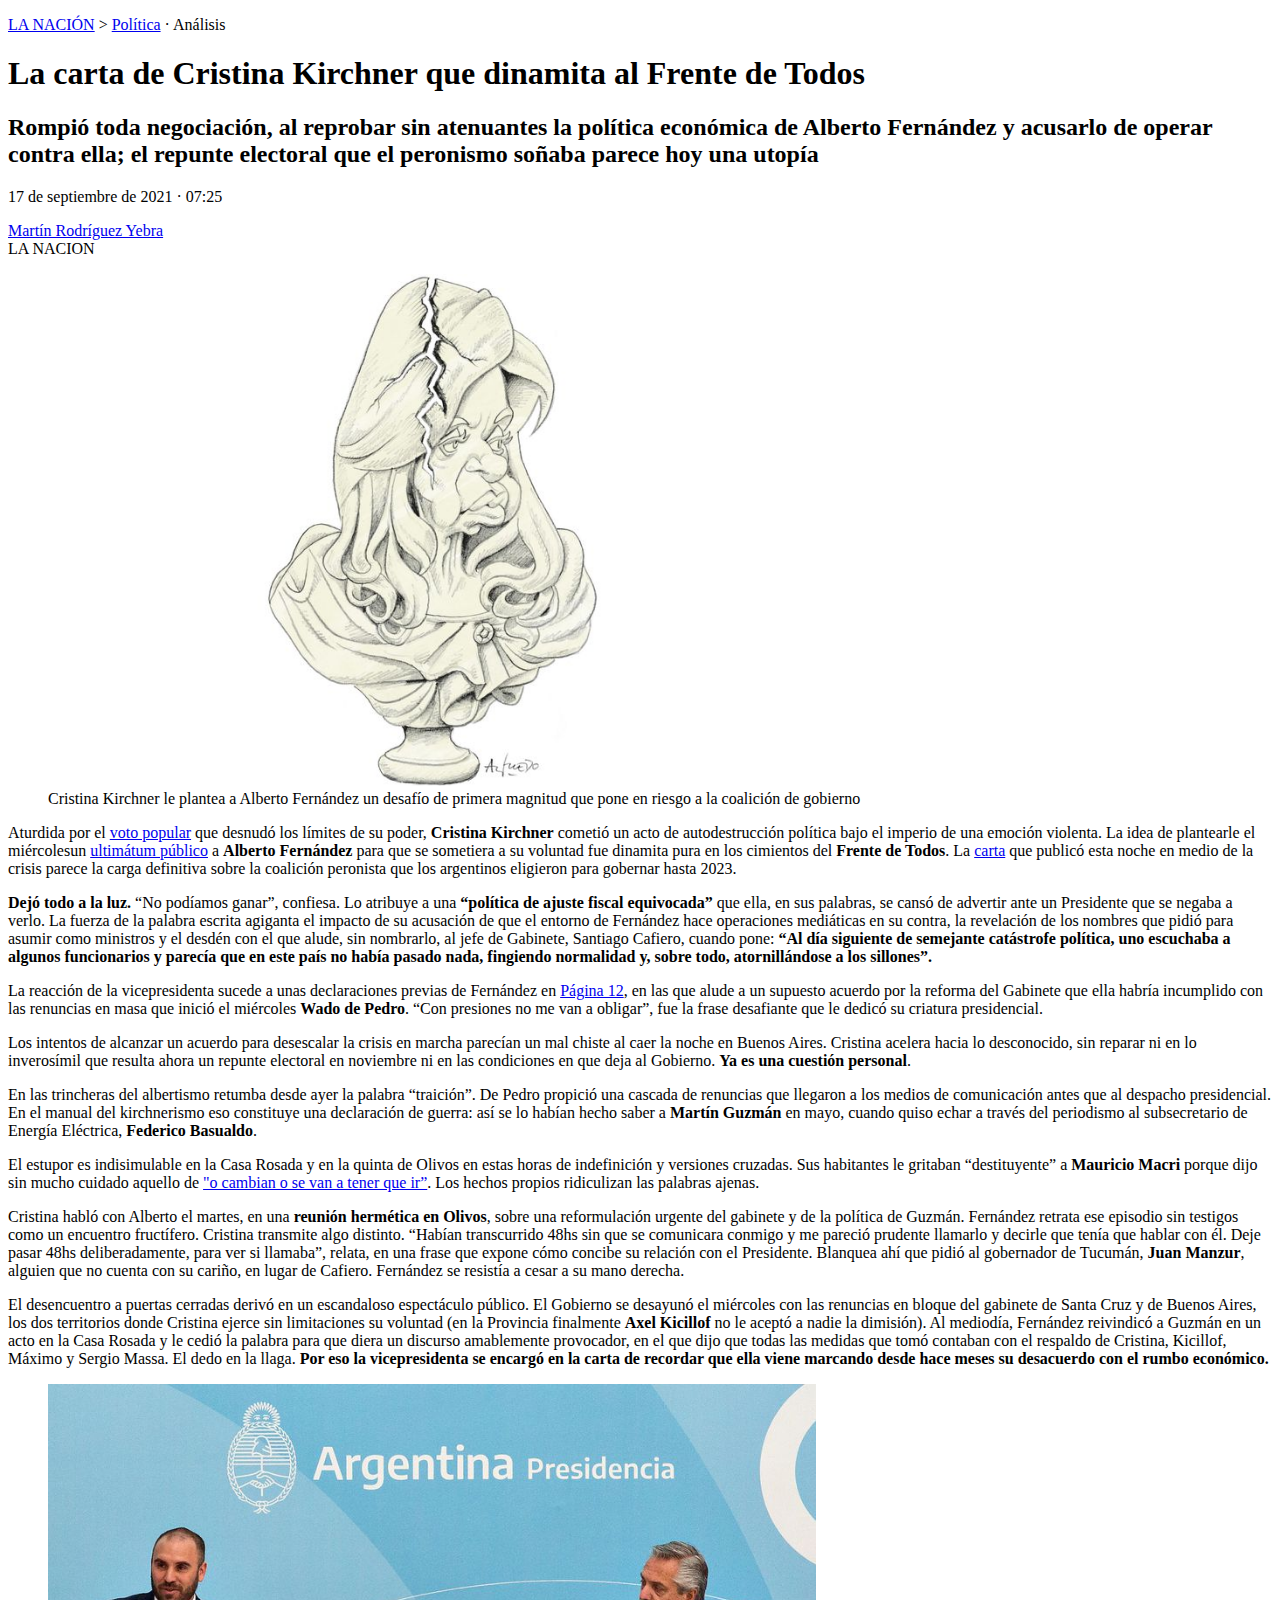
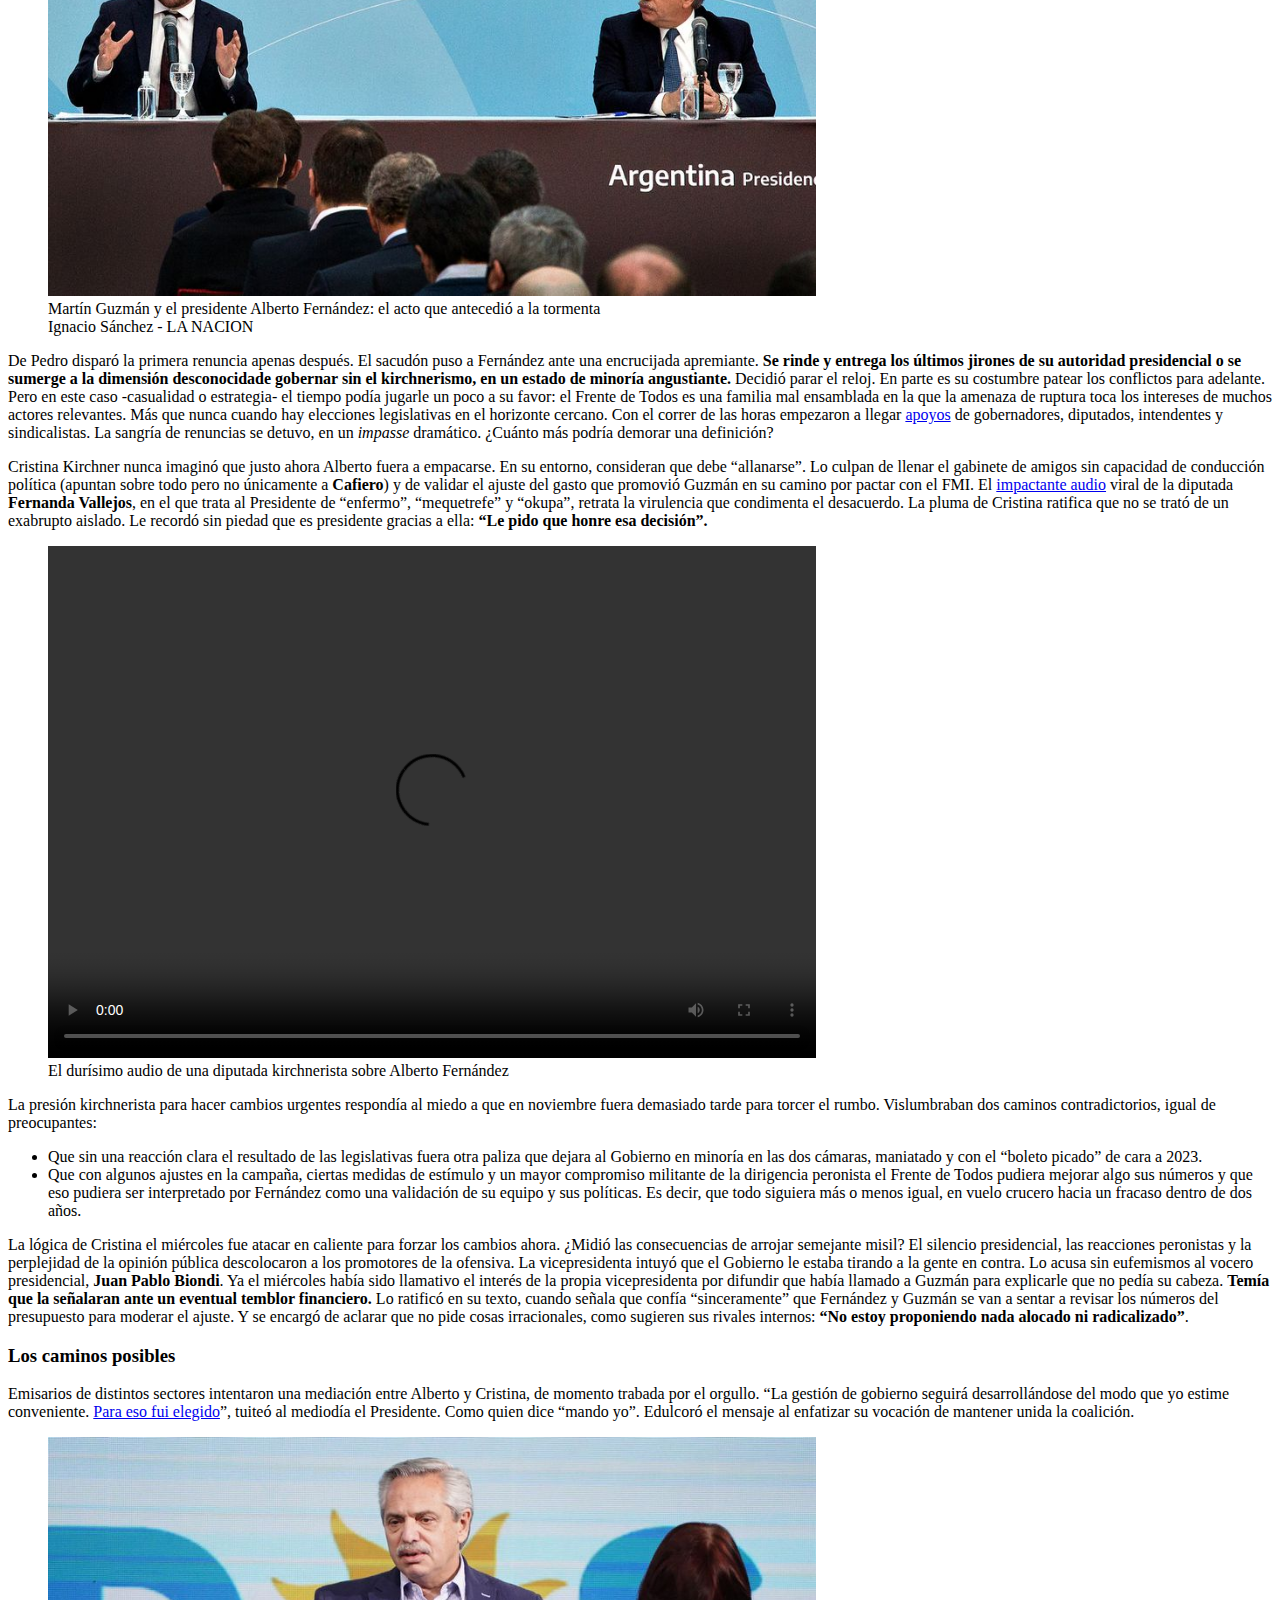
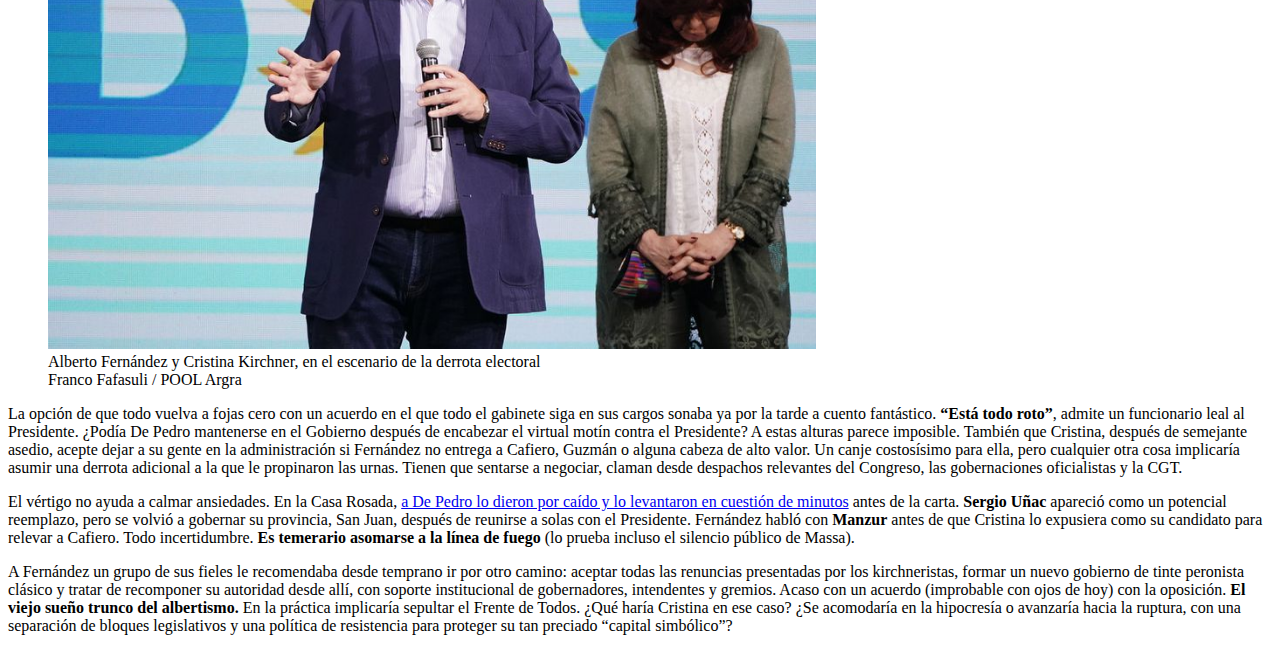
==== index.html @ 1a60eeab "added paragraphs, links and an image" ====
<!DOCTYPE html>
<html lang="en">
<head>
    <meta charset="UTF-8">
    <meta http-equiv="X-UA-Compatible" content="IE=edge">
    <meta name="viewport" content="width=device-width, initial-scale=1.0">
    <title>La carta de Cristina Kirchner que dinamita al Frente de Todos</title>
</head>
<body>
    <p>
        <a href="https://www.lanacion.com.ar/"target="_self">LA NACIÓN</a> > 
        <a href="https://www.lanacion.com.ar/politica/"target="_self">Política</a> · Análisis
    </p>
    <h1>
        La carta de Cristina Kirchner que dinamita al Frente de Todos
    </h1>
    <h2>
        Rompió toda negociación, al reprobar sin atenuantes la política económica de Alberto Fernández
        y acusarlo de operar contra ella; el repunte electoral que el peronismo soñaba parece hoy una utopía
    </h2>
    <p>
        17 de septiembre de 2021 · 07:25
    </p>
    <p>
        <a href="https://www.lanacion.com.ar/autor/martin-rodriguez-yebra-161/"target="_self">
        Martín Rodríguez Yebra</a> <br> LA NACION
    </p>
    <figure>
        <img
            src="Imágenes/imagen1.jpg"
            alt="Dibujo de Cristina"
            width="768"
            height="512">
        <figcaption>
            Cristina Kirchner le plantea a Alberto Fernández un desafío de primera magnitud que pone en riesgo
            a la coalición de gobierno                            
        </figcaption>
    </figure>
    <p>
        Aturdida por el <a href="https://www.lanacion.com.ar/politica/resultados-de-las-paso-2021-el-mapa-en-tiempo-real-nid13092021/#/diputados"
        target="_self">voto popular</a> que desnudó los límites de su poder, <strong>Cristina Kirchner</strong>
        cometió un acto de autodestrucción política bajo el imperio de una emoción violenta. La idea de plantearle
        el miércolesun <a href="https://www.lanacion.com.ar/politica/asi-escalo-la-crisis-las-horas-mas-dramaticas-del-gobierno-en-detalle-nid15092021/"
        target="_self">ultimátum público</a> a <strong>Alberto Fernández</strong> para que se sometiera a su voluntad
        fue dinamita pura en los cimientos del <strong>Frente de Todos</strong>. 
        La <a href="https://www.lanacion.com.ar/politica/crisis-en-el-gobierno-en-vivo-nid16092021/"
        target="_self">carta</a> que publicó esta noche en medio de la crisis parece la carga definitiva sobre la
        coalición peronista que los argentinos eligieron para gobernar hasta 2023.
    </p>
    <p>
        <strong>Dejó todo a la luz.</strong> “No podíamos ganar”, confiesa. Lo atribuye a una <strong>“política de ajuste
        fiscal equivocada”</strong> que ella, en sus palabras, se cansó de advertir ante un Presidente que se negaba a
        verlo. La fuerza de la palabra escrita agiganta el impacto de su acusación de que el entorno de Fernández hace
        operaciones mediáticas en su contra, la revelación de los nombres que pidió para asumir como ministros y el desdén
        con el que alude, sin nombrarlo, al jefe de Gabinete, Santiago Cafiero, cuando pone: <strong>“Al día siguiente de
        semejante catástrofe política, uno escuchaba a algunos funcionarios y parecía que en este país no había pasado nada,
        fingiendo normalidad y, sobre todo, atornillándose a los sillones”.</strong>
    </p>
    <p>
        La reacción de la vicepresidenta sucede a unas declaraciones previas de Fernández en 
        <a href="https://www.pagina12.com.ar/368827-alberto-fernandez-sobre-las-renuncias-con-presiones-no-me-va"
        target="_blank">Página 12</a>, en las que alude a un supuesto acuerdo por la reforma del Gabinete que ella
        habría incumplido con las renuncias en masa que inició el miércoles <strong>Wado de Pedro</strong>. “Con
        presiones no me van a obligar”, fue la frase desafiante que le dedicó su criatura presidencial.
    </p>
    <p>
        Los intentos de alcanzar un acuerdo para desescalar la crisis en marcha parecían un mal chiste al caer
        la noche en Buenos Aires. Cristina acelera hacia lo desconocido, sin reparar ni en lo inverosímil que
        resulta ahora un repunte electoral en noviembre ni en las condiciones en que deja al Gobierno.
        <strong>Ya es una cuestión personal</strong>.
    </p>
    <p>
        En las trincheras del albertismo retumba desde ayer la palabra “traición”. De Pedro propició una cascada
        de renuncias que llegaron a los medios de comunicación antes que al despacho presidencial. En el manual
        del kirchnerismo eso constituye una declaración de guerra: así se lo habían hecho saber a
        <strong>Martín Guzmán</strong> en mayo, cuando quiso echar a través del periodismo al subsecretario de
        Energía Eléctrica, <strong>Federico Basualdo</strong>.
    </p>
    <p>El estupor es indisimulable en la Casa Rosada y en la quinta de Olivos en estas horas de indefinición
        y versiones cruzadas. Sus habitantes le gritaban “destituyente” a <strong>Mauricio Macri</strong>
        porque dijo sin mucho cuidado aquello de <a href="https://www.lanacion.com.ar/politica/polemica-santiago-cafiero-acuso-a-mauricio-macri-de-buscar-interrumpir-un-mandato-constitucional-nid03092021/"
        target="_self">"o cambian o se van a tener que ir”</a>. Los hechos propios ridiculizan las palabras ajenas.
    </p>
    <p>
        Cristina habló con Alberto el martes, en una <strong>reunión hermética en Olivos</strong>, 
        sobre una reformulación urgente del gabinete y de la política de Guzmán. Fernández retrata ese episodio
        sin testigos como un encuentro fructífero. Cristina transmite algo distinto. “Habían transcurrido 48hs sin
        que se comunicara conmigo y me pareció prudente llamarlo y decirle que tenía que hablar con él. Deje pasar
        48hs deliberadamente, para ver si llamaba”, relata, en una frase que expone cómo concibe su relación con el
        Presidente. Blanquea ahí que pidió al gobernador de Tucumán, <strong>Juan Manzur</strong>, alguien que no
        cuenta con su cariño, en lugar de Cafiero. Fernández se resistía a cesar a su mano derecha.
    </p>
    <p>
        El desencuentro a puertas cerradas derivó en un escandaloso espectáculo público. El Gobierno se desayunó el
        miércoles con las renuncias en bloque del gabinete de Santa Cruz y de Buenos Aires, los dos territorios donde
        Cristina ejerce sin limitaciones su voluntad (en la Provincia finalmente <strong>Axel Kicillof</strong> no le
        aceptó a nadie la dimisión). Al mediodía, Fernández reivindicó a Guzmán en un acto en la Casa Rosada y le cedió
        la palabra para que diera un discurso amablemente provocador, en el que dijo que todas las medidas que tomó
        contaban con el respaldo de Cristina, Kicillof, Máximo y Sergio Massa. El dedo en la llaga.
        <strong>Por eso la vicepresidenta se encargó en la carta de recordar que ella viene marcando desde
        hace meses su desacuerdo con el rumbo económico.</strong>
    </p>
    <figure>
        <img
            src="Imágenes/imagen2.jpg"
            alt="Martín Guzmán y el presidente Alberto Fernández"
            width="768"
            height="512">
        <figcaption>
            Martín Guzmán y el presidente Alberto Fernández: el acto que antecedió a la tormenta<br>
            Ignacio Sánchez - LA NACION                            
        </figcaption>
    </figure>
    <p>
        De Pedro disparó la primera renuncia apenas después. El sacudón puso a Fernández ante una encrucijada
        apremiante. <strong>Se rinde y entrega los últimos jirones de su autoridad presidencial o se sumerge a
        la dimensión desconocidade gobernar sin el kirchnerismo, en un estado de minoría angustiante.</strong>
        Decidió parar el reloj. En parte es su costumbre patear los conflictos para adelante. Pero en este caso
        -casualidad o estrategia- el tiempo podía jugarle un poco a su favor: el Frente de Todos es una familia
        mal ensamblada en la que la amenaza de ruptura toca los intereses de muchos actores relevantes. Más que
        nunca cuando hay elecciones legislativas en el horizonte cercano. Con el correr de las horas empezaron a
        llegar <a href="https://www.lanacion.com.ar/politica/la-cgt-respaldo-a-alberto-fernandez-y-se-diferencia-del-kirchnerismo-nid15092021/"
        target="_self">apoyos</a> de gobernadores, diputados, intendentes y sindicalistas. La sangría de
        renuncias se detuvo, en un <em>impasse</em> dramático. ¿Cuánto más podría demorar una definición?
    </p>
    <p>
        Cristina Kirchner nunca imaginó que justo ahora Alberto fuera a empacarse. En su entorno, consideran que debe
        “allanarse”. Lo culpan de llenar el gabinete de amigos sin capacidad de conducción política (apuntan sobre todo
        pero no únicamente a <strong>Cafiero</strong>) y de validar el ajuste del gasto que promovió Guzmán en su
        camino por pactar con el FMI. El <a href="https://www.lanacion.com.ar/politica/el-durisimo-audio-de-una-diputada-kirchnerista-sobre-alberto-fernandez-le-dijo-enfermo-mequetrefe-y-nid16092021/"
        target="_self">impactante audio</a> viral de la diputada <strong>Fernanda Vallejos</strong>, en el que trata
        al Presidente de “enfermo”, “mequetrefe” y “okupa”, retrata la virulencia que condimenta el desacuerdo. La
        pluma de Cristina ratifica que no se trató de un exabrupto aislado. Le recordó sin piedad que es presidente
        gracias a ella: <strong>“Le pido que honre esa decisión”.</strong>
    </p>
    <figure>    
        <video width="768" height="512" controls>
            <source src="Videos/file_1280x720-2000-v3_1.mp4" type="video/mp4">
        </video>
        <figcaption>
            El durísimo audio de una diputada kirchnerista sobre Alberto Fernández
        </figcaption>
    </figure>
    <p>
        La presión kirchnerista para hacer cambios urgentes respondía al miedo a que en noviembre fuera demasiado
        tarde para torcer el rumbo. Vislumbraban dos caminos contradictorios, igual de preocupantes:
    </p>
    <ul>
        <li>
            Que sin una reacción clara el resultado de las legislativas fuera otra paliza que dejara al Gobierno en
            minoría en las dos cámaras, maniatado y con el “boleto picado” de cara a 2023.
        </li>
        <li>
            Que con algunos ajustes en la campaña, ciertas medidas de estímulo y un mayor compromiso militante de la
            dirigencia peronista el Frente de Todos pudiera mejorar algo sus números y que eso pudiera ser interpretado
            por Fernández como una validación de su equipo y sus políticas. Es decir, que todo siguiera más o menos
            igual, en vuelo crucero hacia un fracaso dentro de dos años.
        </li>
    </ul>
    <p>
        La lógica de Cristina el miércoles fue atacar en caliente para forzar los cambios ahora. ¿Midió las
        consecuencias de arrojar semejante misil? El silencio presidencial, las reacciones peronistas y la perplejidad
        de la opinión pública descolocaron a los promotores de la ofensiva. La vicepresidenta intuyó que el Gobierno le
        estaba tirando a la gente en contra. Lo acusa sin eufemismos al vocero presidencial, <strong>Juan Pablo
        Biondi</strong>. Ya el miércoles había sido llamativo el interés de la propia vicepresidenta por difundir que
        había llamado a Guzmán para explicarle que no pedía su cabeza. <strong>Temía que la señalaran ante un eventual
        temblor financiero.</strong> Lo ratificó en su texto, cuando señala que confía “sinceramente” que Fernández y
        Guzmán se van a sentar a revisar los números del presupuesto para moderar el ajuste. Y se encargó de aclarar
        que no pide cosas irracionales, como sugieren sus rivales internos: <strong>“No estoy proponiendo nada alocado
        ni radicalizado”</strong>.
    </p>
    <h3>
        Los caminos posibles
    </h3>
    <p>
        Emisarios de distintos sectores intentaron una mediación entre Alberto y Cristina, de momento trabada por el
        orgullo. “La gestión de gobierno seguirá desarrollándose del modo que yo estime conveniente.
        <a href="https://www.lanacion.com.ar/politica/crisis-en-el-gobierno-en-vivo-nid16092021/" target="_self">
        Para eso fui elegido</a>”, tuiteó al mediodía el Presidente. Como quien dice “mando yo”. Edulcoró el mensaje
        al enfatizar su vocación de mantener unida la coalición.
    </p>
    <figure>
        <img
            src="Imágenes/imagen3.jpg"
            alt="Alberto Fernández y Cristina Kirchner"
            width="768"
            height="512">
        <figcaption>
            Alberto Fernández y Cristina Kirchner, en el escenario de la derrota electoral<br>
            Franco Fafasuli / POOL Argra                           
        </figcaption>
    </figure>
    <p>
        La opción de que todo vuelva a fojas cero con un acuerdo en el que todo el gabinete siga en sus cargos sonaba
        ya por la tarde a cuento fantástico. <strong>“Está todo roto”</strong>, admite un funcionario leal al
        Presidente. ¿Podía De Pedro mantenerse en el Gobierno después de encabezar el virtual motín contra el
        Presidente? A estas alturas parece imposible. También que Cristina, después de semejante asedio, acepte dejar
        a su gente en la administración si Fernández no entrega a Cafiero, Guzmán o alguna cabeza de alto valor. Un
        canje costosísimo para ella, pero cualquier otra cosa implicaría asumir una derrota adicional a la que le
        propinaron las urnas. Tienen que sentarse a negociar, claman desde despachos relevantes del Congreso, las
        gobernaciones oficialistas y la CGT.
    </p>
    <p>
        El vértigo no ayuda a calmar ansiedades. En la Casa Rosada, <a href="https://www.lanacion.com.ar/politica/la-presidencia-informo-que-alberto-fernandez-le-habria-aceptado-la-renuncia-a-wado-de-pedro-nid16092021/"
        target="_self">a De Pedro lo dieron por caído y lo levantaron en cuestión de minutos</a> antes de la carta.
        <strong>Sergio Uñac</strong> apareció como un potencial reemplazo, pero se volvió a gobernar su provincia,
        San Juan, después de reunirse a solas con el Presidente. Fernández habló con <strong>Manzur</strong> antes
        de que Cristina lo expusiera como su candidato para relevar a Cafiero. Todo incertidumbre. <strong>Es temerario
        asomarse a la línea de fuego</strong> (lo prueba incluso el silencio público de Massa).
    </p>
    <p>
        A Fernández un grupo de sus fieles le recomendaba desde temprano ir por otro camino: aceptar todas las
        renuncias presentadas por los kirchneristas, formar un nuevo gobierno de tinte peronista clásico y tratar
        de recomponer su autoridad desde allí, con soporte institucional de gobernadores, intendentes y gremios.
        Acaso con un acuerdo (improbable con ojos de hoy) con la oposición. <strong>El viejo sueño trunco del
        albertismo.</strong> En la práctica implicaría sepultar el Frente de Todos. ¿Qué haría Cristina en ese
        caso? ¿Se acomodaría en la hipocresía o avanzaría hacia la ruptura, con una separación de bloques legislativos
        y una política de resistencia para proteger su tan preciado “capital simbólico”?
    </p>
</body>
</html>
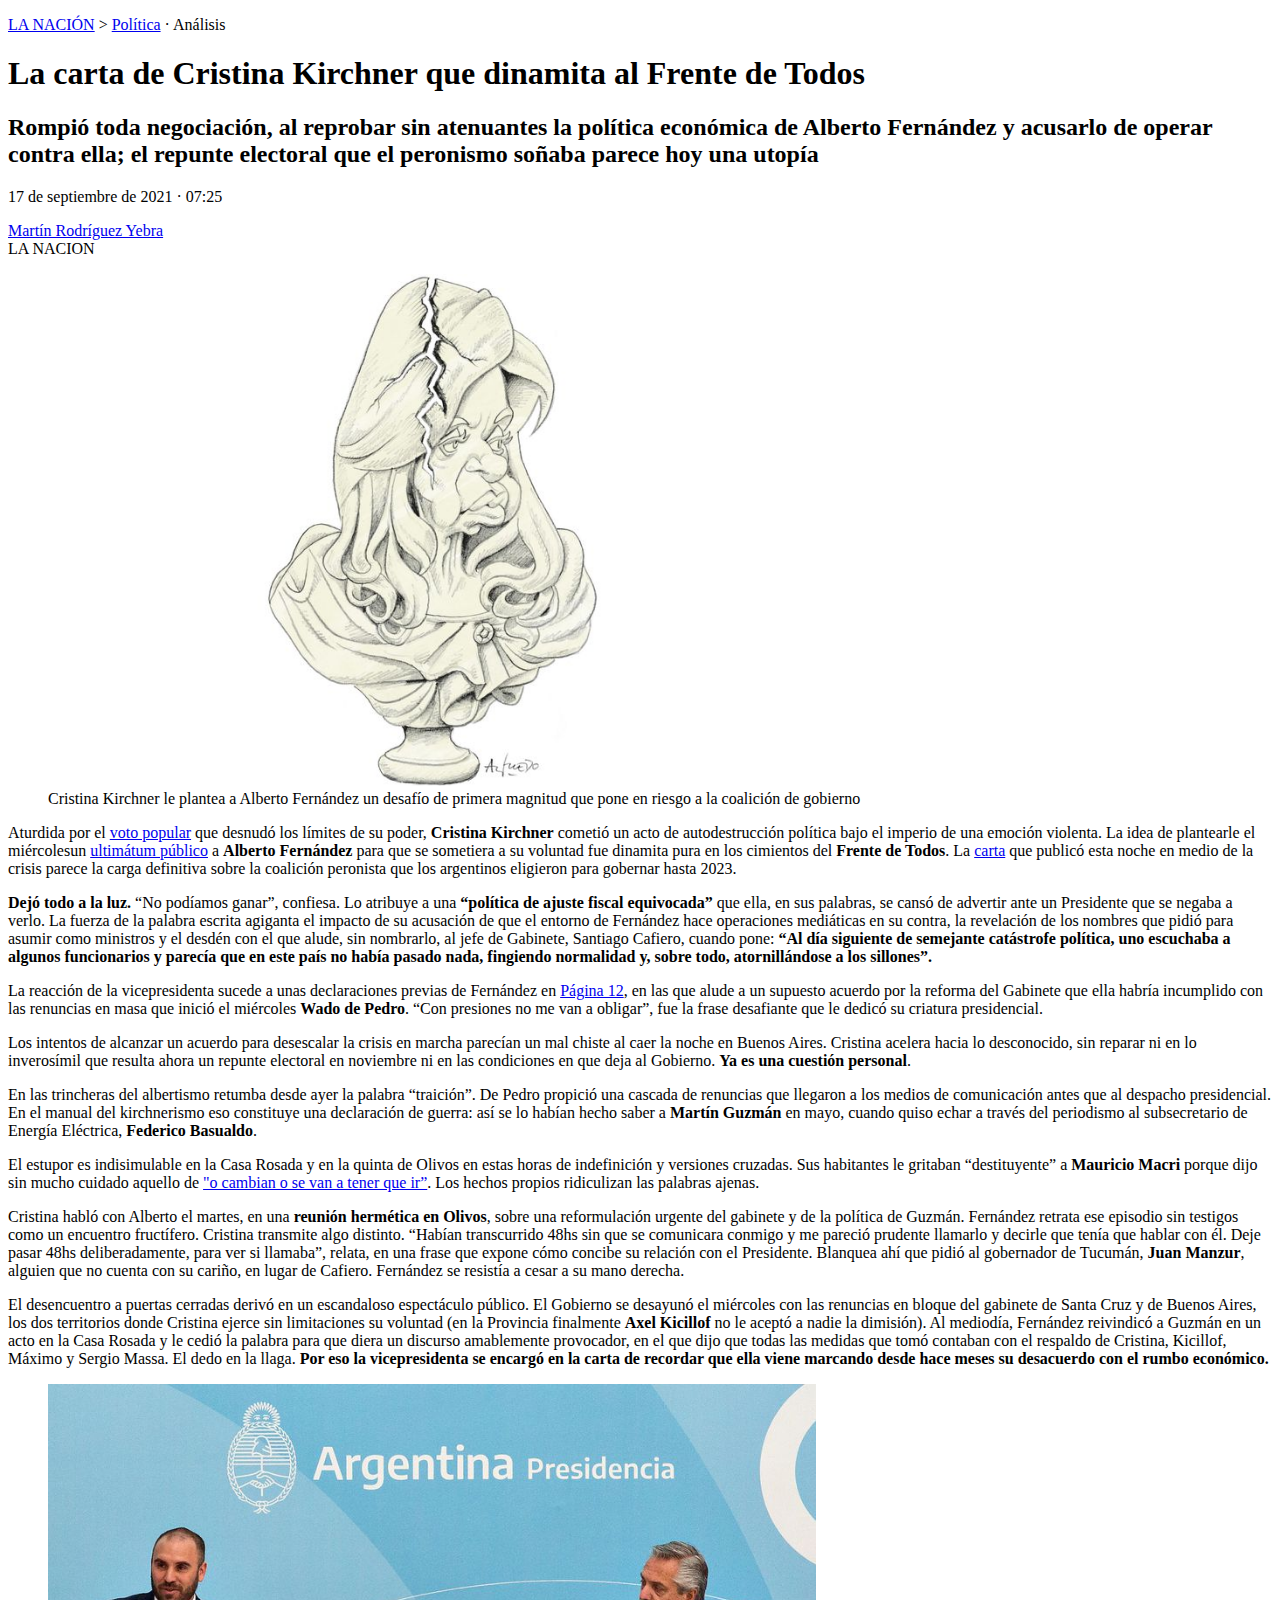
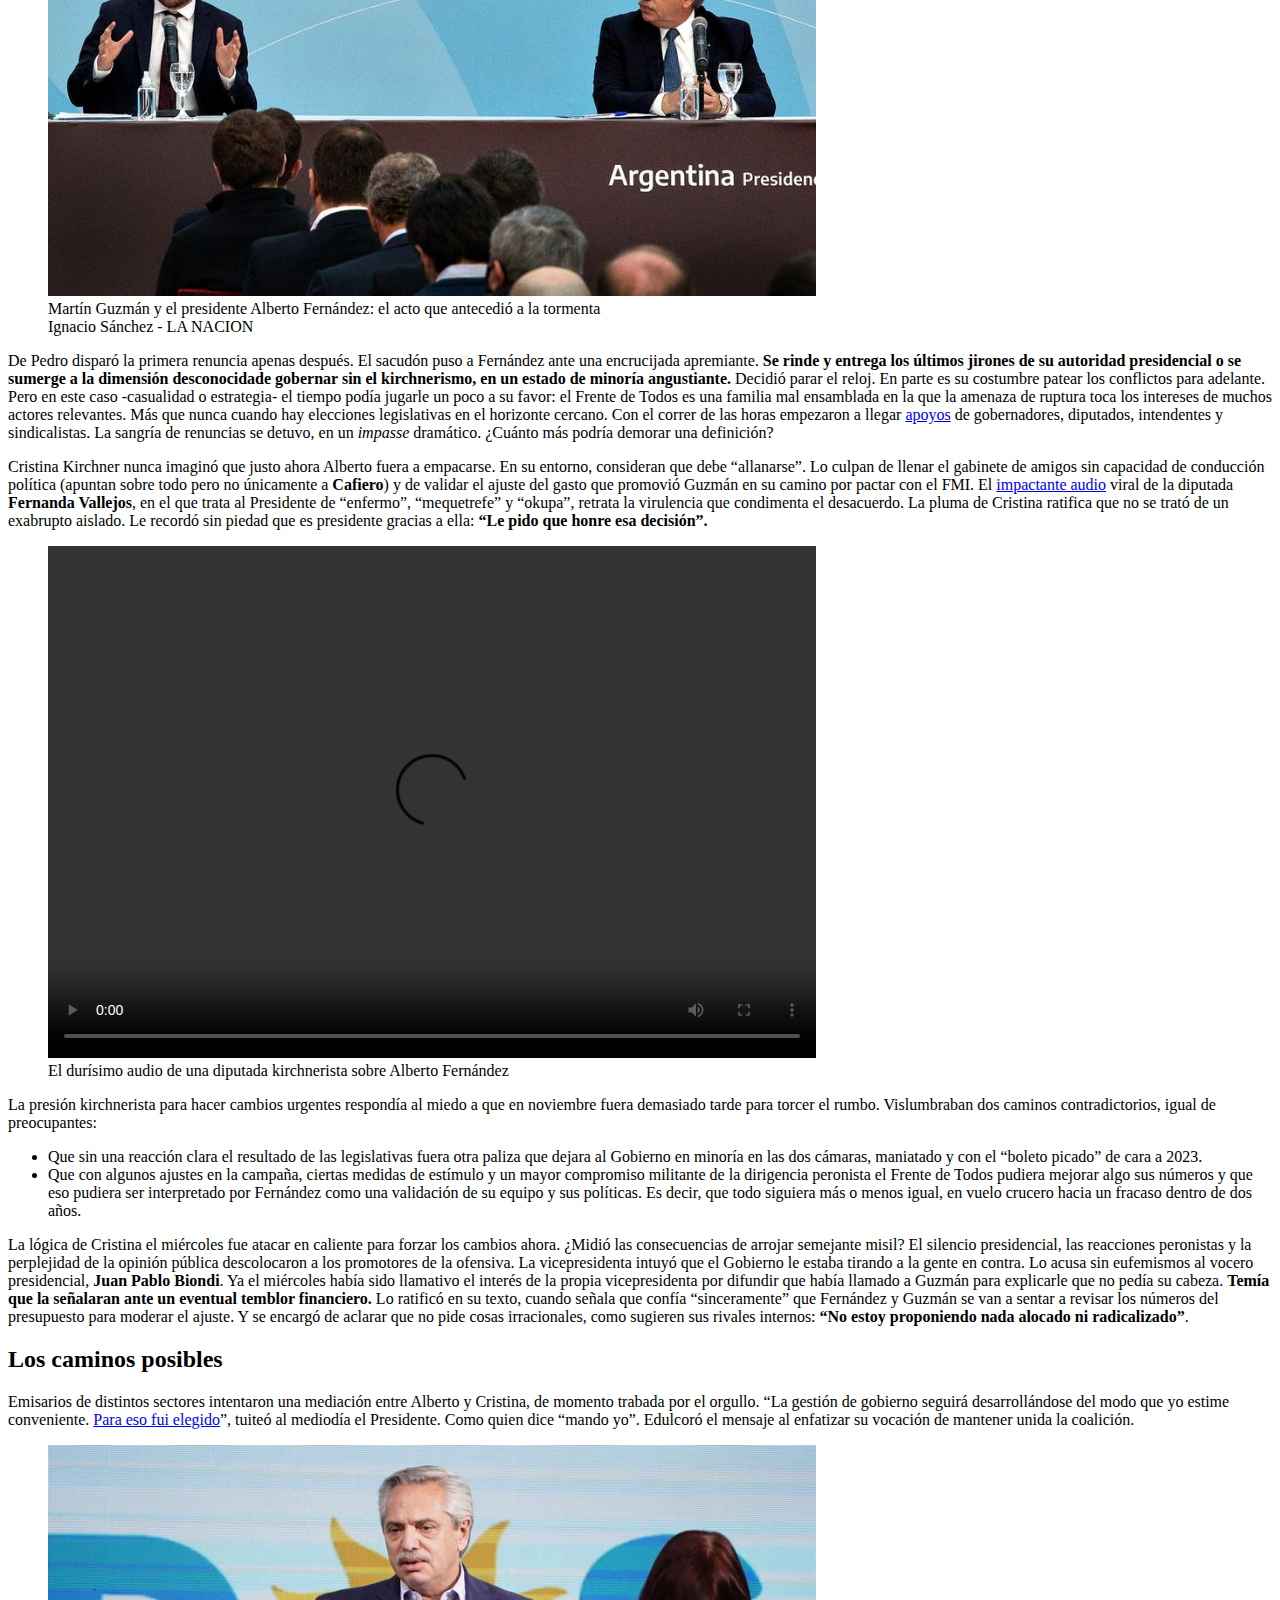
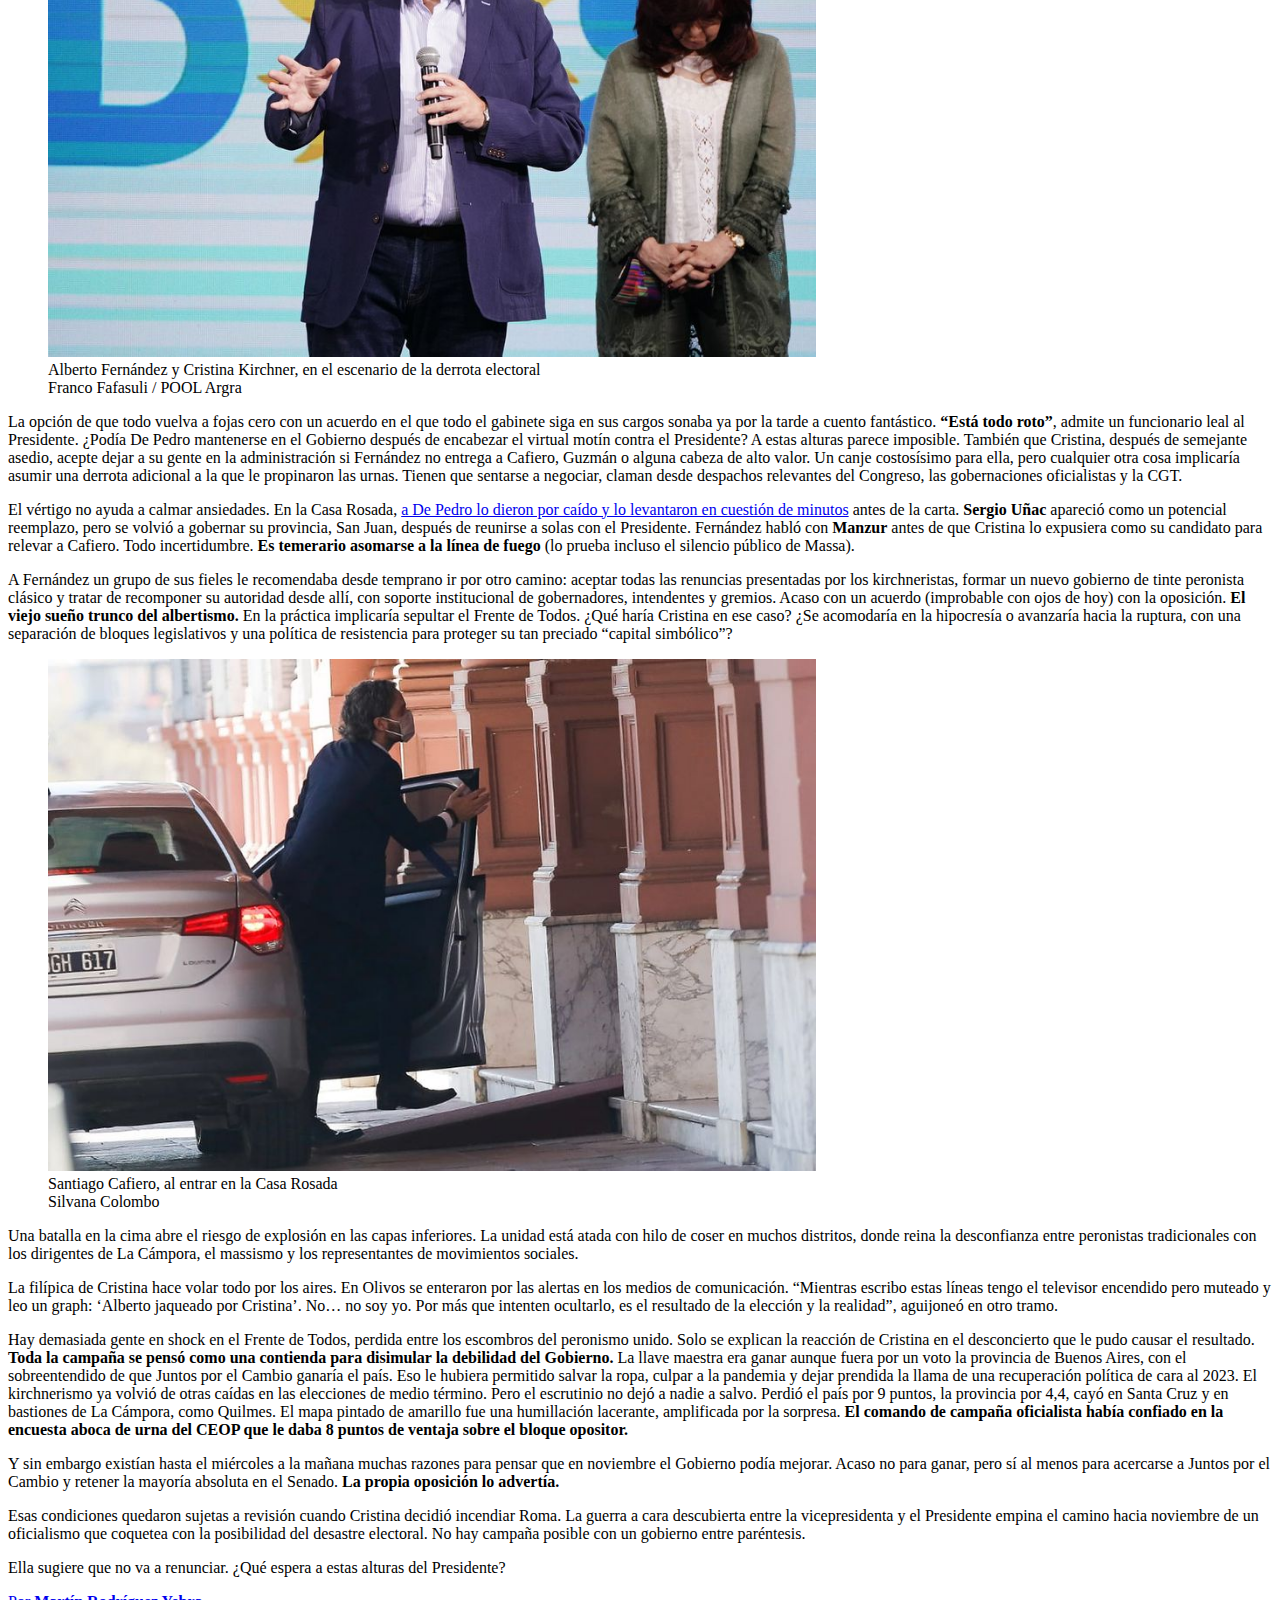
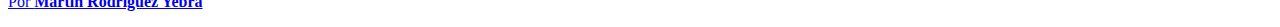
==== commit a58eaae6: "added an image, paragraphs and links" ====
--- a/index.html
+++ b/index.html
@@ -51,10 +51,10 @@
         <strong>Dejó todo a la luz.</strong> “No podíamos ganar”, confiesa. Lo atribuye a una <strong>“política de ajuste
         fiscal equivocada”</strong> que ella, en sus palabras, se cansó de advertir ante un Presidente que se negaba a
         verlo. La fuerza de la palabra escrita agiganta el impacto de su acusación de que el entorno de Fernández hace
-        operaciones mediáticas en su contra, la revelación de los nombres que pidió para asumir como ministros y el desdén
-        con el que alude, sin nombrarlo, al jefe de Gabinete, Santiago Cafiero, cuando pone: <strong>“Al día siguiente de
-        semejante catástrofe política, uno escuchaba a algunos funcionarios y parecía que en este país no había pasado nada,
-        fingiendo normalidad y, sobre todo, atornillándose a los sillones”.</strong>
+        operaciones mediáticas en su contra, la revelación de los nombres que pidió para asumir como ministros y el
+        desdén con el que alude, sin nombrarlo, al jefe de Gabinete, Santiago Cafiero, cuando pone: <strong>“Al día 
+        siguiente de semejante catástrofe política, uno escuchaba a algunos funcionarios y parecía que en este país no
+        había pasado nada, fingiendo normalidad y, sobre todo, atornillándose a los sillones”.</strong>
     </p>
     <p>
         La reacción de la vicepresidenta sucede a unas declaraciones previas de Fernández en 
@@ -169,9 +169,9 @@
         que no pide cosas irracionales, como sugieren sus rivales internos: <strong>“No estoy proponiendo nada alocado
         ni radicalizado”</strong>.
     </p>
-    <h3>
+    <h2>
         Los caminos posibles
-    </h3>
+    </h2>
     <p>
         Emisarios de distintos sectores intentaron una mediación entre Alberto y Cristina, de momento trabada por el
         orgullo. “La gestión de gobierno seguirá desarrollándose del modo que yo estime conveniente.
@@ -217,5 +217,56 @@
         caso? ¿Se acomodaría en la hipocresía o avanzaría hacia la ruptura, con una separación de bloques legislativos
         y una política de resistencia para proteger su tan preciado “capital simbólico”?
     </p>
+    <figure>
+        <img
+            src="Imágenes/imagen4.jpg"
+            alt="Santiago Cafiero"
+            width="768"
+            height="512">
+        <figcaption>
+            Santiago Cafiero, al entrar en la Casa Rosada<br>
+            Silvana Colombo                           
+        </figcaption>
+    </figure>
+    <p>
+        Una batalla en la cima abre el riesgo de explosión en las capas inferiores. La unidad está atada con hilo de
+        coser en muchos distritos, donde reina la desconfianza entre peronistas tradicionales con los dirigentes de
+        La Cámpora, el massismo y los representantes de movimientos sociales.
+    </p>
+    <p>
+        La filípica de Cristina hace volar todo por los aires. En Olivos se enteraron por las alertas en los medios de
+        comunicación. “Mientras escribo estas líneas tengo el televisor encendido pero muteado y leo un graph: ‘Alberto
+        jaqueado por Cristina’. No… no soy yo. Por más que intenten ocultarlo, es el resultado de la elección y la
+        realidad”, aguijoneó en otro tramo.
+    </p>
+    <p>
+        Hay demasiada gente en shock en el Frente de Todos, perdida entre los escombros del peronismo unido. Solo se
+        explican la reacción de Cristina en el desconcierto que le pudo causar el resultado. <strong>Toda la campaña
+        se pensó como una contienda para disimular la debilidad del Gobierno.</strong> La llave maestra era ganar
+        aunque fuera por un voto la provincia de Buenos Aires, con el sobreentendido de que Juntos por el Cambio
+        ganaría el país. Eso le hubiera permitido salvar la ropa, culpar a la pandemia y dejar prendida la llama de
+        una recuperación política de cara al 2023. El kirchnerismo ya volvió de otras caídas en las elecciones de medio
+        término. Pero el escrutinio no dejó a nadie a salvo. Perdió el país por 9 puntos, la provincia por 4,4, cayó en
+        Santa Cruz y en bastiones de La Cámpora, como Quilmes. El mapa pintado de amarillo fue una humillación
+        lacerante, amplificada por la sorpresa. <strong>El comando de campaña oficialista había confiado en la encuesta
+        aboca de urna del CEOP que le daba 8 puntos de ventaja sobre el bloque opositor.</strong>
+    </p>
+    <p>
+        Y sin embargo existían hasta el miércoles a la mañana muchas razones para pensar que en noviembre el Gobierno
+        podía mejorar. Acaso no para ganar, pero sí al menos para acercarse a Juntos por el Cambio y retener la mayoría
+        absoluta en el Senado. <strong>La propia oposición lo advertía.</strong>
+    </p>
+    <p>
+        Esas condiciones quedaron sujetas a revisión cuando Cristina decidió incendiar Roma. La guerra a cara
+        descubierta entre la vicepresidenta y el Presidente empina el camino hacia noviembre de un oficialismo que
+        coquetea con la posibilidad del desastre electoral. No hay campaña posible con un gobierno entre paréntesis.
+    </p>
+    <p>
+        Ella sugiere que no va a renunciar. ¿Qué espera a estas alturas del Presidente?
+    </p>
+    <p>
+        <a href="https://www.lanacion.com.ar/autor/martin-rodriguez-yebra-161/"target="_self">Por 
+        <strong>Martín Rodríguez Yebra</strong></a>
+    </p>
 </body>
 </html>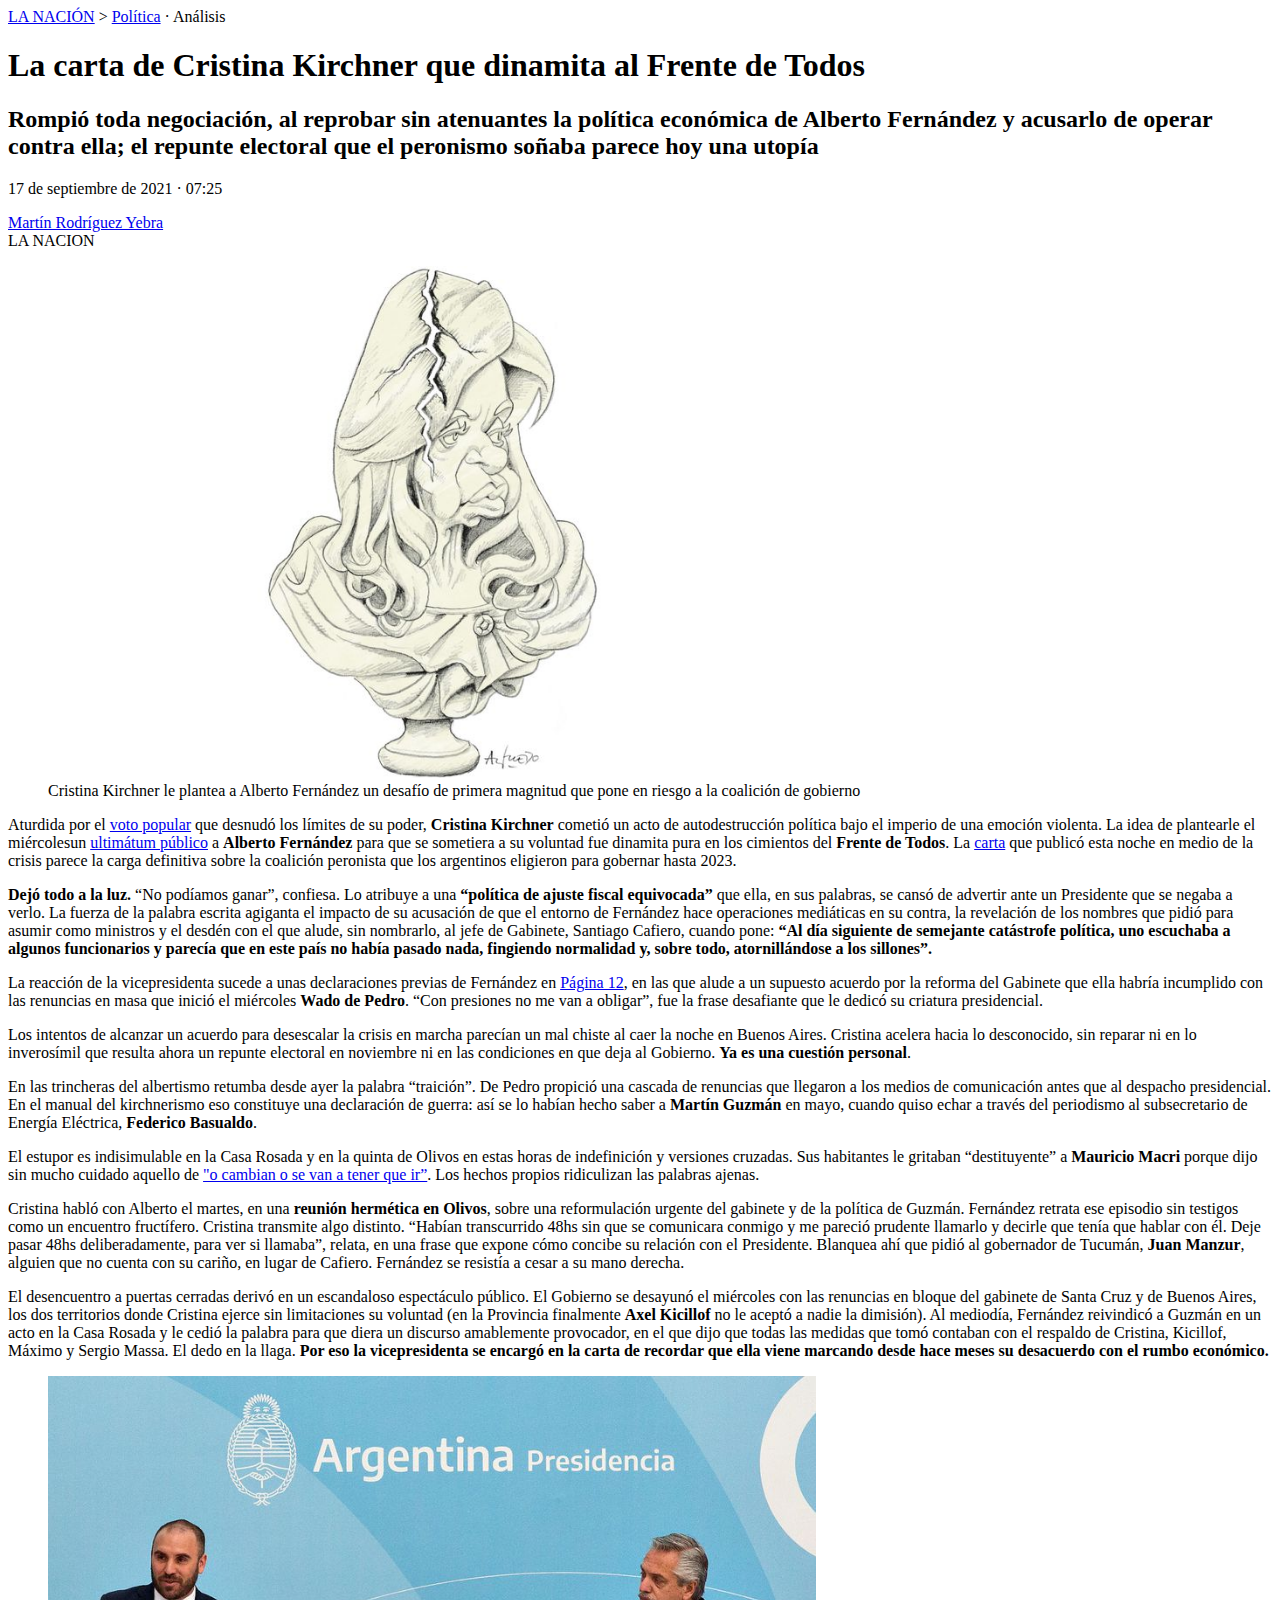
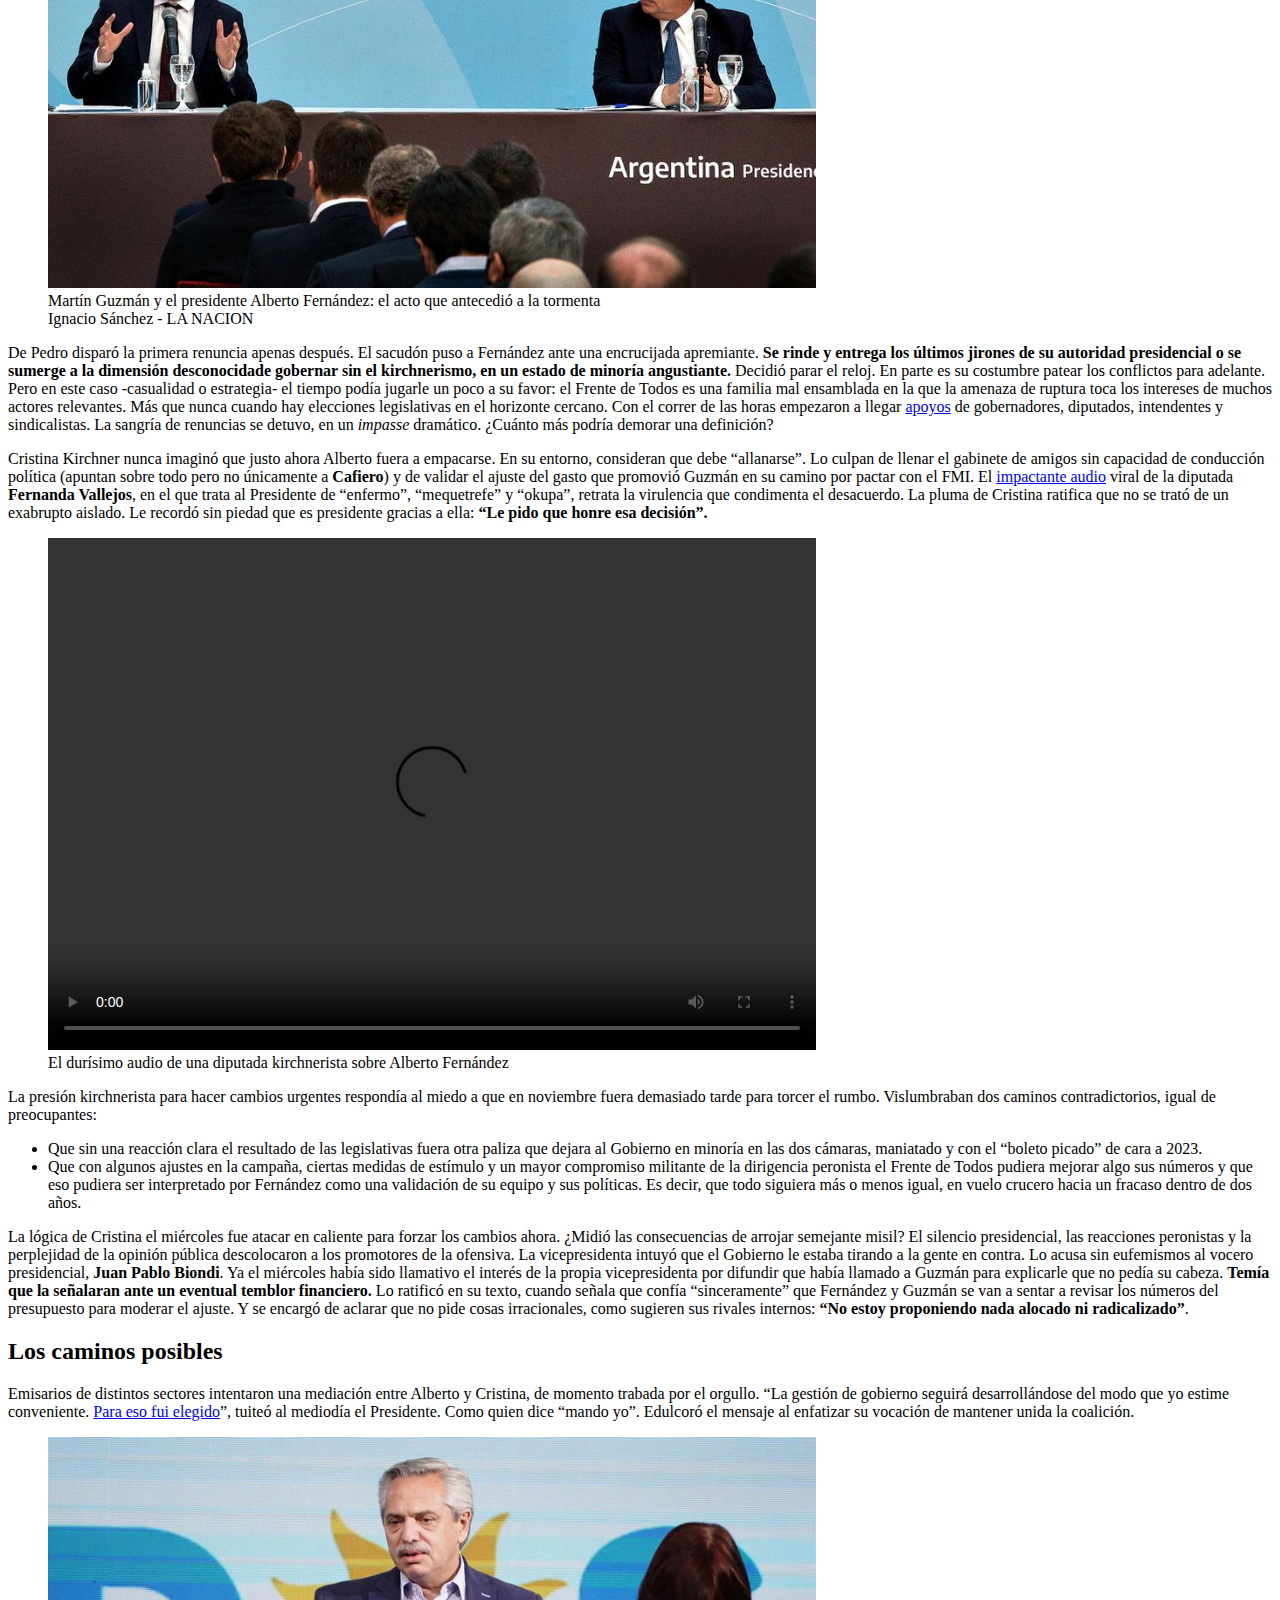
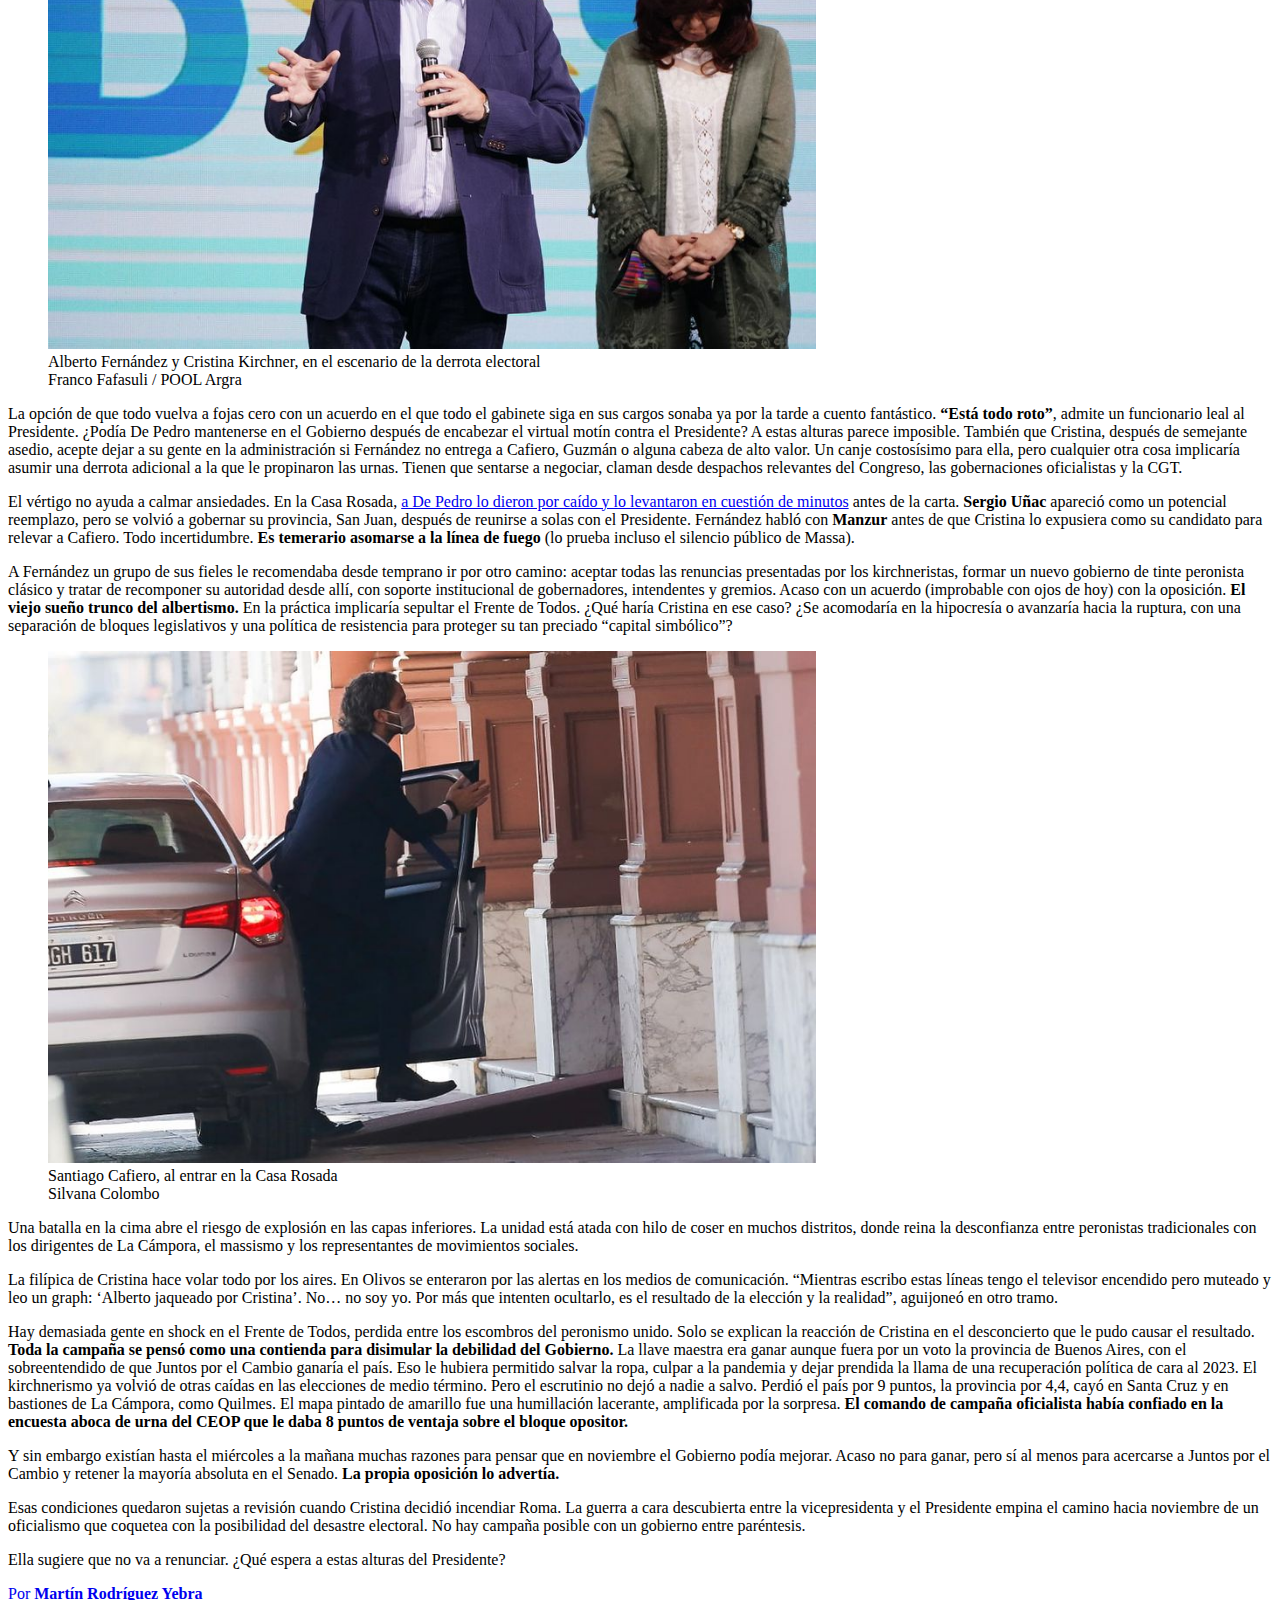
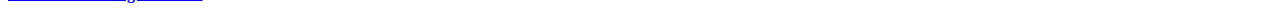
==== commit 8c973a8d: "added changes" ====
--- a/index.html
+++ b/index.html
@@ -7,27 +7,23 @@
     <title>La carta de Cristina Kirchner que dinamita al Frente de Todos</title>
 </head>
 <body>
-    <p>
-        <a href="https://www.lanacion.com.ar/"target="_self">LA NACIÓN</a> > 
-        <a href="https://www.lanacion.com.ar/politica/"target="_self">Política</a> · Análisis
-    </p>
-    <h1>
-        La carta de Cristina Kirchner que dinamita al Frente de Todos
-    </h1>
+    <header>
+        <a href="https://www.lanacion.com.ar/">LA NACIÓN</a> >
+        <a href="https://www.lanacion.com.ar/politica/">Política</a> · Análisis
+    </header>
+    <h1>La carta de Cristina Kirchner que dinamita al Frente de Todos</h1>
     <h2>
         Rompió toda negociación, al reprobar sin atenuantes la política económica de Alberto Fernández
         y acusarlo de operar contra ella; el repunte electoral que el peronismo soñaba parece hoy una utopía
     </h2>
-    <p>
-        17 de septiembre de 2021 · 07:25
-    </p>
-    <p>
-        <a href="https://www.lanacion.com.ar/autor/martin-rodriguez-yebra-161/"target="_self">
+    <p>17 de septiembre de 2021 · 07:25</p>
+    <p>
+        <a href="https://www.lanacion.com.ar/autor/martin-rodriguez-yebra-161/">
         Martín Rodríguez Yebra</a> <br> LA NACION
     </p>
     <figure>
         <img
-            src="Imágenes/imagen1.jpg"
+            src="images/imagen1.jpg"
             alt="Dibujo de Cristina"
             width="768"
             height="512">
@@ -37,24 +33,25 @@
         </figcaption>
     </figure>
     <p>
-        Aturdida por el <a href="https://www.lanacion.com.ar/politica/resultados-de-las-paso-2021-el-mapa-en-tiempo-real-nid13092021/#/diputados"
-        target="_self">voto popular</a> que desnudó los límites de su poder, <strong>Cristina Kirchner</strong>
+        Aturdida por el <a href="https://www.lanacion.com.ar/politica/resultados-de-las-paso-2021-el-mapa-en-tiempo-real-nid13092021/#/diputados">
+        voto popular</a> que desnudó los límites de su poder, <strong>Cristina Kirchner</strong>
         cometió un acto de autodestrucción política bajo el imperio de una emoción violenta. La idea de plantearle
-        el miércolesun <a href="https://www.lanacion.com.ar/politica/asi-escalo-la-crisis-las-horas-mas-dramaticas-del-gobierno-en-detalle-nid15092021/"
-        target="_self">ultimátum público</a> a <strong>Alberto Fernández</strong> para que se sometiera a su voluntad
+        el miércolesun <a href="https://www.lanacion.com.ar/politica/asi-escalo-la-crisis-las-horas-mas-dramaticas-del-gobierno-en-detalle-nid15092021/">
+        ultimátum público</a> a <strong>Alberto Fernández</strong> para que se sometiera a su voluntad
         fue dinamita pura en los cimientos del <strong>Frente de Todos</strong>. 
-        La <a href="https://www.lanacion.com.ar/politica/crisis-en-el-gobierno-en-vivo-nid16092021/"
-        target="_self">carta</a> que publicó esta noche en medio de la crisis parece la carga definitiva sobre la
+        La <a href="https://www.lanacion.com.ar/politica/crisis-en-el-gobierno-en-vivo-nid16092021/">
+        carta</a> que publicó esta noche en medio de la crisis parece la carga definitiva sobre la
         coalición peronista que los argentinos eligieron para gobernar hasta 2023.
     </p>
     <p>
-        <strong>Dejó todo a la luz.</strong> “No podíamos ganar”, confiesa. Lo atribuye a una <strong>“política de ajuste
-        fiscal equivocada”</strong> que ella, en sus palabras, se cansó de advertir ante un Presidente que se negaba a
-        verlo. La fuerza de la palabra escrita agiganta el impacto de su acusación de que el entorno de Fernández hace
-        operaciones mediáticas en su contra, la revelación de los nombres que pidió para asumir como ministros y el
-        desdén con el que alude, sin nombrarlo, al jefe de Gabinete, Santiago Cafiero, cuando pone: <strong>“Al día 
-        siguiente de semejante catástrofe política, uno escuchaba a algunos funcionarios y parecía que en este país no
-        había pasado nada, fingiendo normalidad y, sobre todo, atornillándose a los sillones”.</strong>
+        <strong>Dejó todo a la luz.</strong> “No podíamos ganar”, confiesa. Lo atribuye a una <strong>“política de
+        ajuste fiscal equivocada”</strong> que ella, en sus palabras, se cansó de advertir ante un Presidente que se
+        negaba a verlo. La fuerza de la palabra escrita agiganta el impacto de su acusación de que el entorno de
+        Fernández hace operaciones mediáticas en su contra, la revelación de los nombres que pidió para asumir como
+        ministros y el desdén con el que alude, sin nombrarlo, al jefe de Gabinete, Santiago Cafiero, cuando pone:
+        <strong>“Al día siguiente de semejante catástrofe política, uno escuchaba a algunos funcionarios y parecía
+        que en este país no había pasado nada, fingiendo normalidad y, sobre todo, atornillándose a los 
+        sillones”.</strong>
     </p>
     <p>
         La reacción de la vicepresidenta sucede a unas declaraciones previas de Fernández en 
@@ -78,8 +75,8 @@
     </p>
     <p>El estupor es indisimulable en la Casa Rosada y en la quinta de Olivos en estas horas de indefinición
         y versiones cruzadas. Sus habitantes le gritaban “destituyente” a <strong>Mauricio Macri</strong>
-        porque dijo sin mucho cuidado aquello de <a href="https://www.lanacion.com.ar/politica/polemica-santiago-cafiero-acuso-a-mauricio-macri-de-buscar-interrumpir-un-mandato-constitucional-nid03092021/"
-        target="_self">"o cambian o se van a tener que ir”</a>. Los hechos propios ridiculizan las palabras ajenas.
+        porque dijo sin mucho cuidado aquello de <a href="https://www.lanacion.com.ar/politica/polemica-santiago-cafiero-acuso-a-mauricio-macri-de-buscar-interrumpir-un-mandato-constitucional-nid03092021/">
+        "o cambian o se van a tener que ir”</a>. Los hechos propios ridiculizan las palabras ajenas.
     </p>
     <p>
         Cristina habló con Alberto el martes, en una <strong>reunión hermética en Olivos</strong>, 
@@ -102,7 +99,7 @@
     </p>
     <figure>
         <img
-            src="Imágenes/imagen2.jpg"
+            src="images/imagen2.jpg"
             alt="Martín Guzmán y el presidente Alberto Fernández"
             width="768"
             height="512">
@@ -119,23 +116,23 @@
         -casualidad o estrategia- el tiempo podía jugarle un poco a su favor: el Frente de Todos es una familia
         mal ensamblada en la que la amenaza de ruptura toca los intereses de muchos actores relevantes. Más que
         nunca cuando hay elecciones legislativas en el horizonte cercano. Con el correr de las horas empezaron a
-        llegar <a href="https://www.lanacion.com.ar/politica/la-cgt-respaldo-a-alberto-fernandez-y-se-diferencia-del-kirchnerismo-nid15092021/"
-        target="_self">apoyos</a> de gobernadores, diputados, intendentes y sindicalistas. La sangría de
+        llegar <a href="https://www.lanacion.com.ar/politica/la-cgt-respaldo-a-alberto-fernandez-y-se-diferencia-del-kirchnerismo-nid15092021/">
+        apoyos</a> de gobernadores, diputados, intendentes y sindicalistas. La sangría de
         renuncias se detuvo, en un <em>impasse</em> dramático. ¿Cuánto más podría demorar una definición?
     </p>
     <p>
         Cristina Kirchner nunca imaginó que justo ahora Alberto fuera a empacarse. En su entorno, consideran que debe
         “allanarse”. Lo culpan de llenar el gabinete de amigos sin capacidad de conducción política (apuntan sobre todo
         pero no únicamente a <strong>Cafiero</strong>) y de validar el ajuste del gasto que promovió Guzmán en su
-        camino por pactar con el FMI. El <a href="https://www.lanacion.com.ar/politica/el-durisimo-audio-de-una-diputada-kirchnerista-sobre-alberto-fernandez-le-dijo-enfermo-mequetrefe-y-nid16092021/"
-        target="_self">impactante audio</a> viral de la diputada <strong>Fernanda Vallejos</strong>, en el que trata
+        camino por pactar con el FMI. El <a href="https://www.lanacion.com.ar/politica/el-durisimo-audio-de-una-diputada-kirchnerista-sobre-alberto-fernandez-le-dijo-enfermo-mequetrefe-y-nid16092021/">
+        impactante audio</a> viral de la diputada <strong>Fernanda Vallejos</strong>, en el que trata
         al Presidente de “enfermo”, “mequetrefe” y “okupa”, retrata la virulencia que condimenta el desacuerdo. La
         pluma de Cristina ratifica que no se trató de un exabrupto aislado. Le recordó sin piedad que es presidente
         gracias a ella: <strong>“Le pido que honre esa decisión”.</strong>
     </p>
     <figure>    
         <video width="768" height="512" controls>
-            <source src="Videos/file_1280x720-2000-v3_1.mp4" type="video/mp4">
+            <source src="video/file_1280x720-2000-v3_1.mp4" type="video/mp4">
         </video>
         <figcaption>
             El durísimo audio de una diputada kirchnerista sobre Alberto Fernández
@@ -169,19 +166,17 @@
         que no pide cosas irracionales, como sugieren sus rivales internos: <strong>“No estoy proponiendo nada alocado
         ni radicalizado”</strong>.
     </p>
-    <h2>
-        Los caminos posibles
-    </h2>
+    <h2>Los caminos posibles</h2>
     <p>
         Emisarios de distintos sectores intentaron una mediación entre Alberto y Cristina, de momento trabada por el
         orgullo. “La gestión de gobierno seguirá desarrollándose del modo que yo estime conveniente.
-        <a href="https://www.lanacion.com.ar/politica/crisis-en-el-gobierno-en-vivo-nid16092021/" target="_self">
+        <a href="https://www.lanacion.com.ar/politica/crisis-en-el-gobierno-en-vivo-nid16092021/">
         Para eso fui elegido</a>”, tuiteó al mediodía el Presidente. Como quien dice “mando yo”. Edulcoró el mensaje
         al enfatizar su vocación de mantener unida la coalición.
     </p>
     <figure>
         <img
-            src="Imágenes/imagen3.jpg"
+            src="images/imagen3.jpg"
             alt="Alberto Fernández y Cristina Kirchner"
             width="768"
             height="512">
@@ -201,8 +196,8 @@
         gobernaciones oficialistas y la CGT.
     </p>
     <p>
-        El vértigo no ayuda a calmar ansiedades. En la Casa Rosada, <a href="https://www.lanacion.com.ar/politica/la-presidencia-informo-que-alberto-fernandez-le-habria-aceptado-la-renuncia-a-wado-de-pedro-nid16092021/"
-        target="_self">a De Pedro lo dieron por caído y lo levantaron en cuestión de minutos</a> antes de la carta.
+        El vértigo no ayuda a calmar ansiedades. En la Casa Rosada, <a href="https://www.lanacion.com.ar/politica/la-presidencia-informo-que-alberto-fernandez-le-habria-aceptado-la-renuncia-a-wado-de-pedro-nid16092021/">
+        a De Pedro lo dieron por caído y lo levantaron en cuestión de minutos</a> antes de la carta.
         <strong>Sergio Uñac</strong> apareció como un potencial reemplazo, pero se volvió a gobernar su provincia,
         San Juan, después de reunirse a solas con el Presidente. Fernández habló con <strong>Manzur</strong> antes
         de que Cristina lo expusiera como su candidato para relevar a Cafiero. Todo incertidumbre. <strong>Es temerario
@@ -219,7 +214,7 @@
     </p>
     <figure>
         <img
-            src="Imágenes/imagen4.jpg"
+            src="images/imagen4.jpg"
             alt="Santiago Cafiero"
             width="768"
             height="512">
@@ -261,12 +256,12 @@
         descubierta entre la vicepresidenta y el Presidente empina el camino hacia noviembre de un oficialismo que
         coquetea con la posibilidad del desastre electoral. No hay campaña posible con un gobierno entre paréntesis.
     </p>
-    <p>
-        Ella sugiere que no va a renunciar. ¿Qué espera a estas alturas del Presidente?
-    </p>
-    <p>
-        <a href="https://www.lanacion.com.ar/autor/martin-rodriguez-yebra-161/"target="_self">Por 
-        <strong>Martín Rodríguez Yebra</strong></a>
+    <p>Ella sugiere que no va a renunciar. ¿Qué espera a estas alturas del Presidente?</p>
+    <p>
+        <a
+            href="https://www.lanacion.com.ar/autor/martin-rodriguez-yebra-161/">
+            Por <strong>Martín Rodríguez Yebra</strong>
+        </a>
     </p>
 </body>
 </html>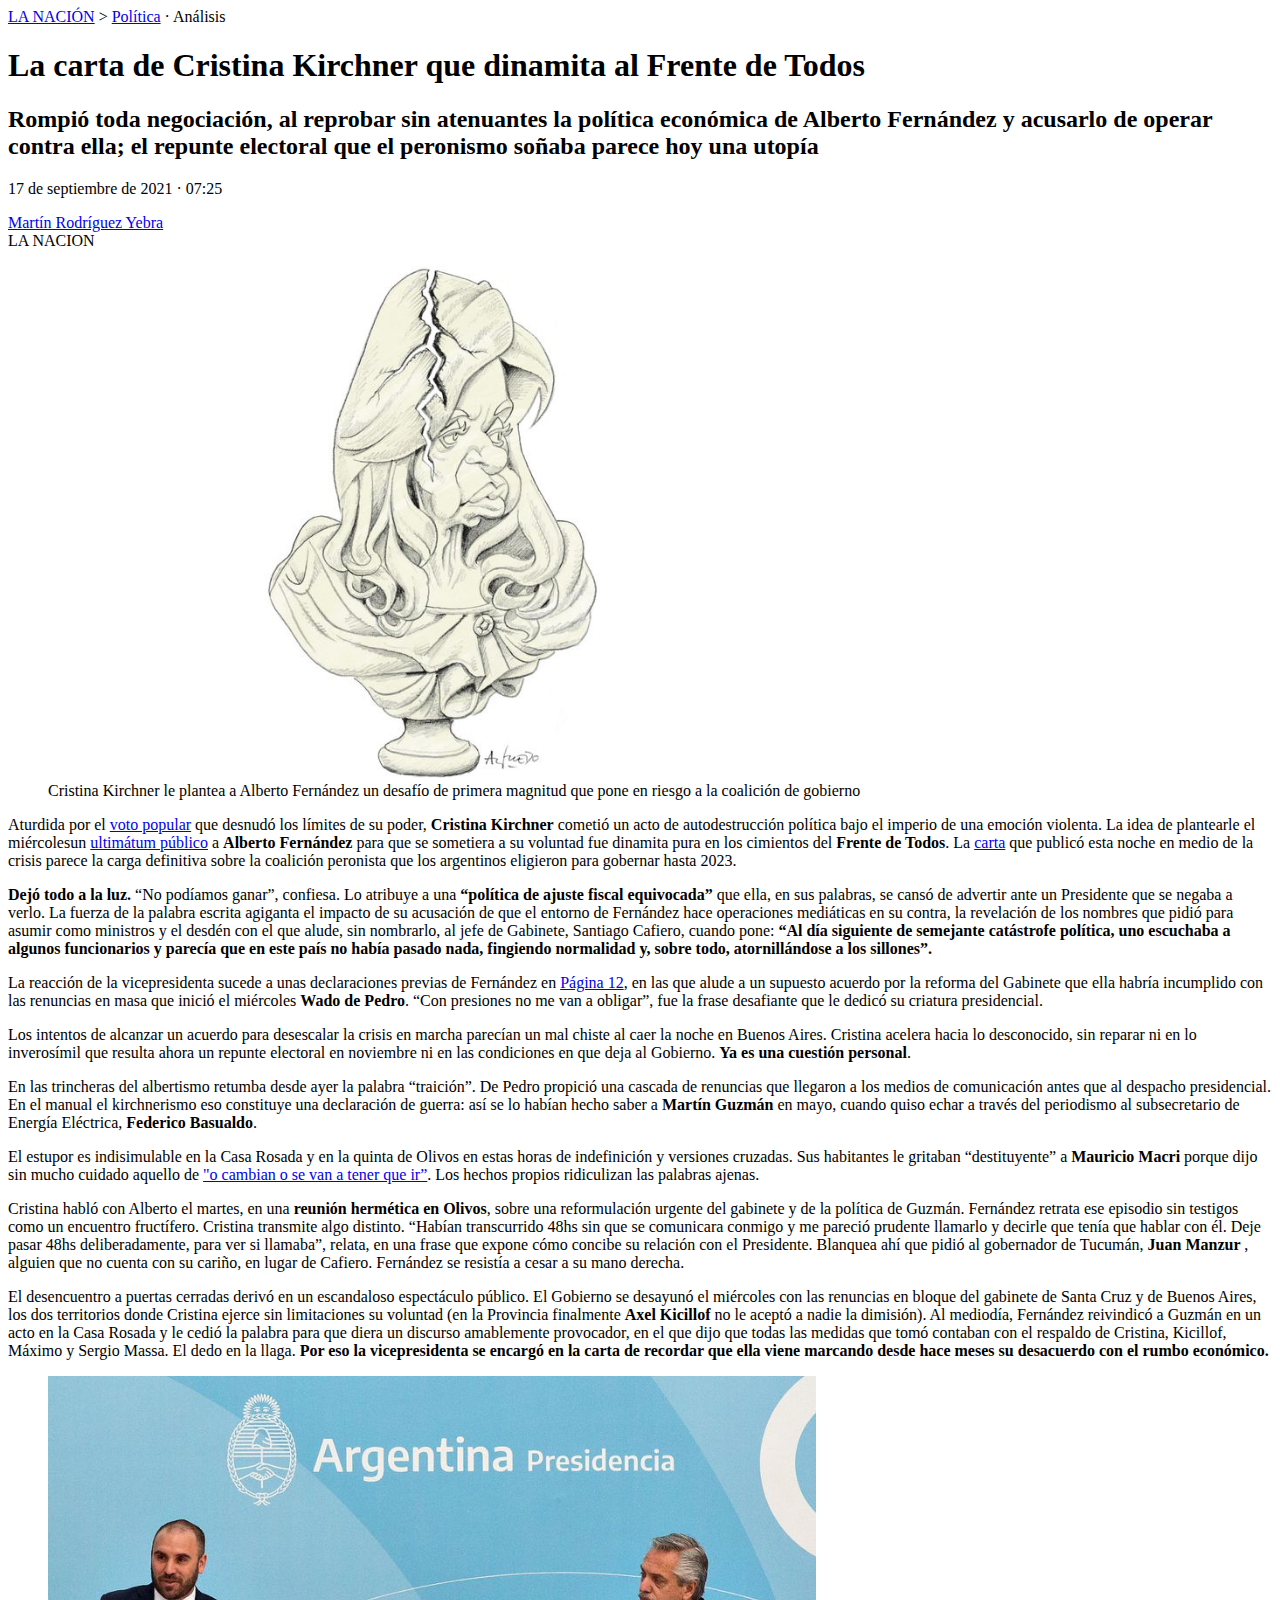
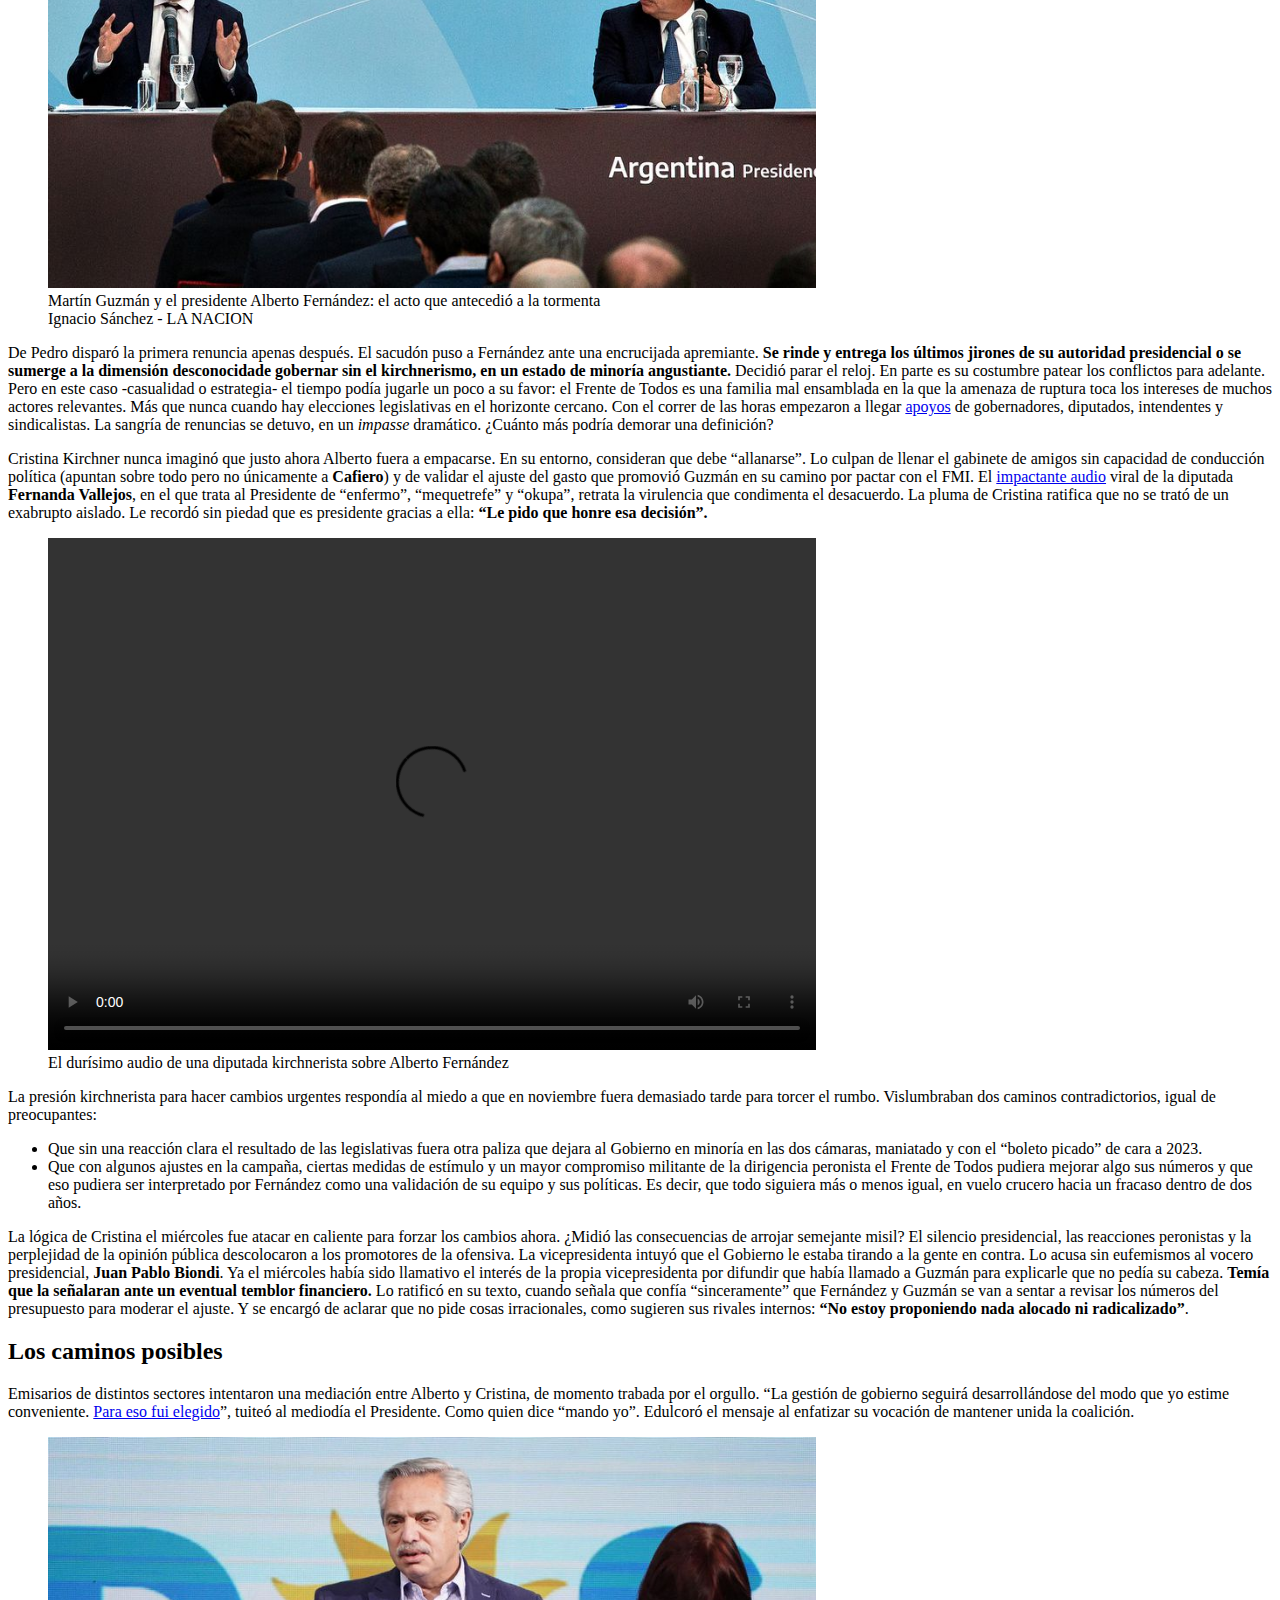
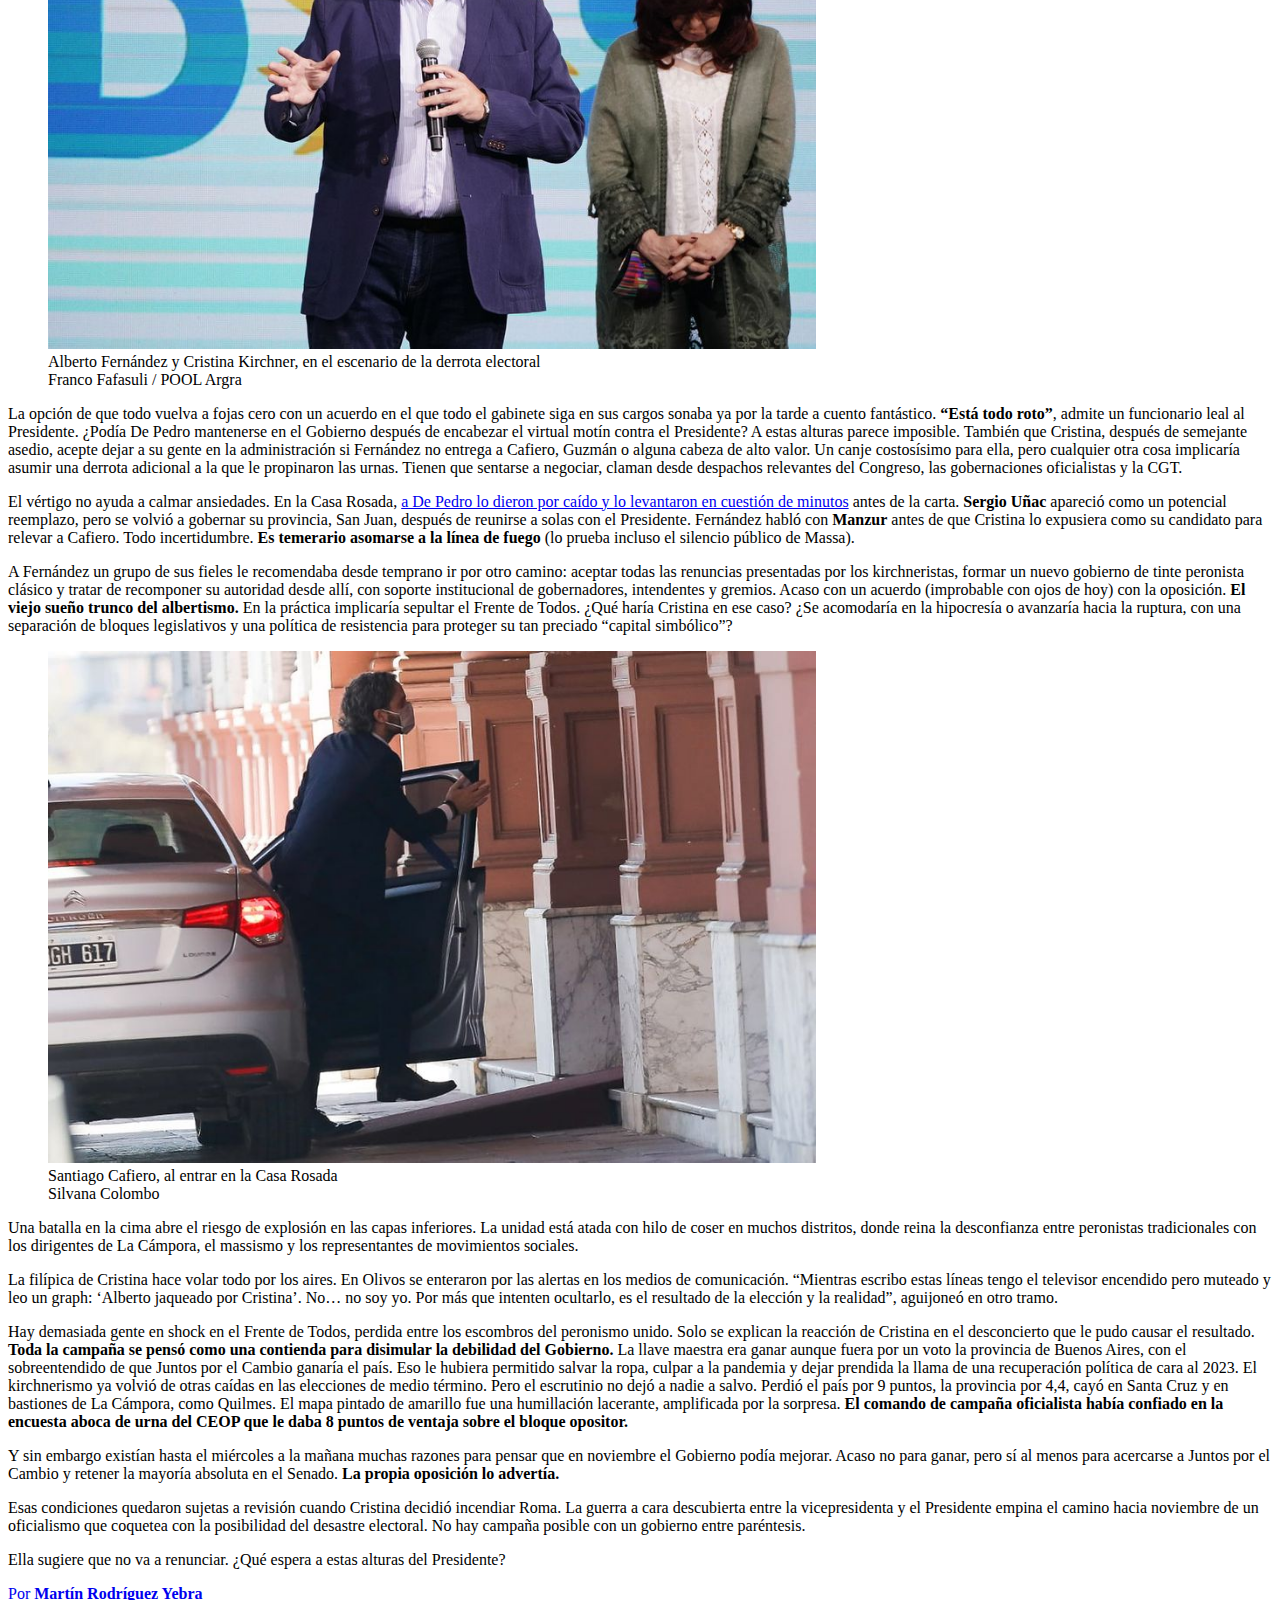
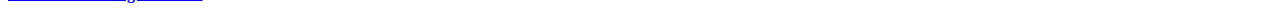
==== commit e6285940: "added new HTML tags" ====
--- a/index.html
+++ b/index.html
@@ -8,260 +8,281 @@
 </head>
 <body>
     <header>
-        <a href="https://www.lanacion.com.ar/">LA NACIÓN</a> >
-        <a href="https://www.lanacion.com.ar/politica/">Política</a> · Análisis
+        <nav>
+            <a href="https://www.lanacion.com.ar/">LA NACIÓN</a> >
+            <a href="https://www.lanacion.com.ar/politica/">Política</a> · Análisis
+        </nav>
     </header>
-    <h1>La carta de Cristina Kirchner que dinamita al Frente de Todos</h1>
-    <h2>
-        Rompió toda negociación, al reprobar sin atenuantes la política económica de Alberto Fernández
-        y acusarlo de operar contra ella; el repunte electoral que el peronismo soñaba parece hoy una utopía
-    </h2>
-    <p>17 de septiembre de 2021 · 07:25</p>
-    <p>
-        <a href="https://www.lanacion.com.ar/autor/martin-rodriguez-yebra-161/">
-        Martín Rodríguez Yebra</a> <br> LA NACION
-    </p>
-    <figure>
-        <img
-            src="images/imagen1.jpg"
-            alt="Dibujo de Cristina"
-            width="768"
-            height="512">
-        <figcaption>
-            Cristina Kirchner le plantea a Alberto Fernández un desafío de primera magnitud que pone en riesgo
-            a la coalición de gobierno                            
-        </figcaption>
-    </figure>
-    <p>
-        Aturdida por el <a href="https://www.lanacion.com.ar/politica/resultados-de-las-paso-2021-el-mapa-en-tiempo-real-nid13092021/#/diputados">
-        voto popular</a> que desnudó los límites de su poder, <strong>Cristina Kirchner</strong>
-        cometió un acto de autodestrucción política bajo el imperio de una emoción violenta. La idea de plantearle
-        el miércolesun <a href="https://www.lanacion.com.ar/politica/asi-escalo-la-crisis-las-horas-mas-dramaticas-del-gobierno-en-detalle-nid15092021/">
-        ultimátum público</a> a <strong>Alberto Fernández</strong> para que se sometiera a su voluntad
-        fue dinamita pura en los cimientos del <strong>Frente de Todos</strong>. 
-        La <a href="https://www.lanacion.com.ar/politica/crisis-en-el-gobierno-en-vivo-nid16092021/">
-        carta</a> que publicó esta noche en medio de la crisis parece la carga definitiva sobre la
-        coalición peronista que los argentinos eligieron para gobernar hasta 2023.
-    </p>
-    <p>
-        <strong>Dejó todo a la luz.</strong> “No podíamos ganar”, confiesa. Lo atribuye a una <strong>“política de
-        ajuste fiscal equivocada”</strong> que ella, en sus palabras, se cansó de advertir ante un Presidente que se
-        negaba a verlo. La fuerza de la palabra escrita agiganta el impacto de su acusación de que el entorno de
-        Fernández hace operaciones mediáticas en su contra, la revelación de los nombres que pidió para asumir como
-        ministros y el desdén con el que alude, sin nombrarlo, al jefe de Gabinete, Santiago Cafiero, cuando pone:
-        <strong>“Al día siguiente de semejante catástrofe política, uno escuchaba a algunos funcionarios y parecía
-        que en este país no había pasado nada, fingiendo normalidad y, sobre todo, atornillándose a los 
-        sillones”.</strong>
-    </p>
-    <p>
-        La reacción de la vicepresidenta sucede a unas declaraciones previas de Fernández en 
-        <a href="https://www.pagina12.com.ar/368827-alberto-fernandez-sobre-las-renuncias-con-presiones-no-me-va"
-        target="_blank">Página 12</a>, en las que alude a un supuesto acuerdo por la reforma del Gabinete que ella
-        habría incumplido con las renuncias en masa que inició el miércoles <strong>Wado de Pedro</strong>. “Con
-        presiones no me van a obligar”, fue la frase desafiante que le dedicó su criatura presidencial.
-    </p>
-    <p>
-        Los intentos de alcanzar un acuerdo para desescalar la crisis en marcha parecían un mal chiste al caer
-        la noche en Buenos Aires. Cristina acelera hacia lo desconocido, sin reparar ni en lo inverosímil que
-        resulta ahora un repunte electoral en noviembre ni en las condiciones en que deja al Gobierno.
-        <strong>Ya es una cuestión personal</strong>.
-    </p>
-    <p>
-        En las trincheras del albertismo retumba desde ayer la palabra “traición”. De Pedro propició una cascada
-        de renuncias que llegaron a los medios de comunicación antes que al despacho presidencial. En el manual
-        del kirchnerismo eso constituye una declaración de guerra: así se lo habían hecho saber a
-        <strong>Martín Guzmán</strong> en mayo, cuando quiso echar a través del periodismo al subsecretario de
-        Energía Eléctrica, <strong>Federico Basualdo</strong>.
-    </p>
-    <p>El estupor es indisimulable en la Casa Rosada y en la quinta de Olivos en estas horas de indefinición
-        y versiones cruzadas. Sus habitantes le gritaban “destituyente” a <strong>Mauricio Macri</strong>
-        porque dijo sin mucho cuidado aquello de <a href="https://www.lanacion.com.ar/politica/polemica-santiago-cafiero-acuso-a-mauricio-macri-de-buscar-interrumpir-un-mandato-constitucional-nid03092021/">
-        "o cambian o se van a tener que ir”</a>. Los hechos propios ridiculizan las palabras ajenas.
-    </p>
-    <p>
-        Cristina habló con Alberto el martes, en una <strong>reunión hermética en Olivos</strong>, 
-        sobre una reformulación urgente del gabinete y de la política de Guzmán. Fernández retrata ese episodio
-        sin testigos como un encuentro fructífero. Cristina transmite algo distinto. “Habían transcurrido 48hs sin
-        que se comunicara conmigo y me pareció prudente llamarlo y decirle que tenía que hablar con él. Deje pasar
-        48hs deliberadamente, para ver si llamaba”, relata, en una frase que expone cómo concibe su relación con el
-        Presidente. Blanquea ahí que pidió al gobernador de Tucumán, <strong>Juan Manzur</strong>, alguien que no
-        cuenta con su cariño, en lugar de Cafiero. Fernández se resistía a cesar a su mano derecha.
-    </p>
-    <p>
-        El desencuentro a puertas cerradas derivó en un escandaloso espectáculo público. El Gobierno se desayunó el
-        miércoles con las renuncias en bloque del gabinete de Santa Cruz y de Buenos Aires, los dos territorios donde
-        Cristina ejerce sin limitaciones su voluntad (en la Provincia finalmente <strong>Axel Kicillof</strong> no le
-        aceptó a nadie la dimisión). Al mediodía, Fernández reivindicó a Guzmán en un acto en la Casa Rosada y le cedió
-        la palabra para que diera un discurso amablemente provocador, en el que dijo que todas las medidas que tomó
-        contaban con el respaldo de Cristina, Kicillof, Máximo y Sergio Massa. El dedo en la llaga.
-        <strong>Por eso la vicepresidenta se encargó en la carta de recordar que ella viene marcando desde
-        hace meses su desacuerdo con el rumbo económico.</strong>
-    </p>
-    <figure>
-        <img
-            src="images/imagen2.jpg"
-            alt="Martín Guzmán y el presidente Alberto Fernández"
-            width="768"
-            height="512">
-        <figcaption>
-            Martín Guzmán y el presidente Alberto Fernández: el acto que antecedió a la tormenta<br>
-            Ignacio Sánchez - LA NACION                            
-        </figcaption>
-    </figure>
-    <p>
-        De Pedro disparó la primera renuncia apenas después. El sacudón puso a Fernández ante una encrucijada
-        apremiante. <strong>Se rinde y entrega los últimos jirones de su autoridad presidencial o se sumerge a
-        la dimensión desconocidade gobernar sin el kirchnerismo, en un estado de minoría angustiante.</strong>
-        Decidió parar el reloj. En parte es su costumbre patear los conflictos para adelante. Pero en este caso
-        -casualidad o estrategia- el tiempo podía jugarle un poco a su favor: el Frente de Todos es una familia
-        mal ensamblada en la que la amenaza de ruptura toca los intereses de muchos actores relevantes. Más que
-        nunca cuando hay elecciones legislativas en el horizonte cercano. Con el correr de las horas empezaron a
-        llegar <a href="https://www.lanacion.com.ar/politica/la-cgt-respaldo-a-alberto-fernandez-y-se-diferencia-del-kirchnerismo-nid15092021/">
-        apoyos</a> de gobernadores, diputados, intendentes y sindicalistas. La sangría de
-        renuncias se detuvo, en un <em>impasse</em> dramático. ¿Cuánto más podría demorar una definición?
-    </p>
-    <p>
-        Cristina Kirchner nunca imaginó que justo ahora Alberto fuera a empacarse. En su entorno, consideran que debe
-        “allanarse”. Lo culpan de llenar el gabinete de amigos sin capacidad de conducción política (apuntan sobre todo
-        pero no únicamente a <strong>Cafiero</strong>) y de validar el ajuste del gasto que promovió Guzmán en su
-        camino por pactar con el FMI. El <a href="https://www.lanacion.com.ar/politica/el-durisimo-audio-de-una-diputada-kirchnerista-sobre-alberto-fernandez-le-dijo-enfermo-mequetrefe-y-nid16092021/">
-        impactante audio</a> viral de la diputada <strong>Fernanda Vallejos</strong>, en el que trata
-        al Presidente de “enfermo”, “mequetrefe” y “okupa”, retrata la virulencia que condimenta el desacuerdo. La
-        pluma de Cristina ratifica que no se trató de un exabrupto aislado. Le recordó sin piedad que es presidente
-        gracias a ella: <strong>“Le pido que honre esa decisión”.</strong>
-    </p>
-    <figure>    
-        <video width="768" height="512" controls>
-            <source src="video/file_1280x720-2000-v3_1.mp4" type="video/mp4">
-        </video>
-        <figcaption>
-            El durísimo audio de una diputada kirchnerista sobre Alberto Fernández
-        </figcaption>
-    </figure>
-    <p>
-        La presión kirchnerista para hacer cambios urgentes respondía al miedo a que en noviembre fuera demasiado
-        tarde para torcer el rumbo. Vislumbraban dos caminos contradictorios, igual de preocupantes:
-    </p>
-    <ul>
-        <li>
-            Que sin una reacción clara el resultado de las legislativas fuera otra paliza que dejara al Gobierno en
-            minoría en las dos cámaras, maniatado y con el “boleto picado” de cara a 2023.
-        </li>
-        <li>
-            Que con algunos ajustes en la campaña, ciertas medidas de estímulo y un mayor compromiso militante de la
-            dirigencia peronista el Frente de Todos pudiera mejorar algo sus números y que eso pudiera ser interpretado
-            por Fernández como una validación de su equipo y sus políticas. Es decir, que todo siguiera más o menos
-            igual, en vuelo crucero hacia un fracaso dentro de dos años.
-        </li>
-    </ul>
-    <p>
-        La lógica de Cristina el miércoles fue atacar en caliente para forzar los cambios ahora. ¿Midió las
-        consecuencias de arrojar semejante misil? El silencio presidencial, las reacciones peronistas y la perplejidad
-        de la opinión pública descolocaron a los promotores de la ofensiva. La vicepresidenta intuyó que el Gobierno le
-        estaba tirando a la gente en contra. Lo acusa sin eufemismos al vocero presidencial, <strong>Juan Pablo
-        Biondi</strong>. Ya el miércoles había sido llamativo el interés de la propia vicepresidenta por difundir que
-        había llamado a Guzmán para explicarle que no pedía su cabeza. <strong>Temía que la señalaran ante un eventual
-        temblor financiero.</strong> Lo ratificó en su texto, cuando señala que confía “sinceramente” que Fernández y
-        Guzmán se van a sentar a revisar los números del presupuesto para moderar el ajuste. Y se encargó de aclarar
-        que no pide cosas irracionales, como sugieren sus rivales internos: <strong>“No estoy proponiendo nada alocado
-        ni radicalizado”</strong>.
-    </p>
-    <h2>Los caminos posibles</h2>
-    <p>
-        Emisarios de distintos sectores intentaron una mediación entre Alberto y Cristina, de momento trabada por el
-        orgullo. “La gestión de gobierno seguirá desarrollándose del modo que yo estime conveniente.
-        <a href="https://www.lanacion.com.ar/politica/crisis-en-el-gobierno-en-vivo-nid16092021/">
-        Para eso fui elegido</a>”, tuiteó al mediodía el Presidente. Como quien dice “mando yo”. Edulcoró el mensaje
-        al enfatizar su vocación de mantener unida la coalición.
-    </p>
-    <figure>
-        <img
-            src="images/imagen3.jpg"
-            alt="Alberto Fernández y Cristina Kirchner"
-            width="768"
-            height="512">
-        <figcaption>
-            Alberto Fernández y Cristina Kirchner, en el escenario de la derrota electoral<br>
-            Franco Fafasuli / POOL Argra                           
-        </figcaption>
-    </figure>
-    <p>
-        La opción de que todo vuelva a fojas cero con un acuerdo en el que todo el gabinete siga en sus cargos sonaba
-        ya por la tarde a cuento fantástico. <strong>“Está todo roto”</strong>, admite un funcionario leal al
-        Presidente. ¿Podía De Pedro mantenerse en el Gobierno después de encabezar el virtual motín contra el
-        Presidente? A estas alturas parece imposible. También que Cristina, después de semejante asedio, acepte dejar
-        a su gente en la administración si Fernández no entrega a Cafiero, Guzmán o alguna cabeza de alto valor. Un
-        canje costosísimo para ella, pero cualquier otra cosa implicaría asumir una derrota adicional a la que le
-        propinaron las urnas. Tienen que sentarse a negociar, claman desde despachos relevantes del Congreso, las
-        gobernaciones oficialistas y la CGT.
-    </p>
-    <p>
-        El vértigo no ayuda a calmar ansiedades. En la Casa Rosada, <a href="https://www.lanacion.com.ar/politica/la-presidencia-informo-que-alberto-fernandez-le-habria-aceptado-la-renuncia-a-wado-de-pedro-nid16092021/">
-        a De Pedro lo dieron por caído y lo levantaron en cuestión de minutos</a> antes de la carta.
-        <strong>Sergio Uñac</strong> apareció como un potencial reemplazo, pero se volvió a gobernar su provincia,
-        San Juan, después de reunirse a solas con el Presidente. Fernández habló con <strong>Manzur</strong> antes
-        de que Cristina lo expusiera como su candidato para relevar a Cafiero. Todo incertidumbre. <strong>Es temerario
-        asomarse a la línea de fuego</strong> (lo prueba incluso el silencio público de Massa).
-    </p>
-    <p>
-        A Fernández un grupo de sus fieles le recomendaba desde temprano ir por otro camino: aceptar todas las
-        renuncias presentadas por los kirchneristas, formar un nuevo gobierno de tinte peronista clásico y tratar
-        de recomponer su autoridad desde allí, con soporte institucional de gobernadores, intendentes y gremios.
-        Acaso con un acuerdo (improbable con ojos de hoy) con la oposición. <strong>El viejo sueño trunco del
-        albertismo.</strong> En la práctica implicaría sepultar el Frente de Todos. ¿Qué haría Cristina en ese
-        caso? ¿Se acomodaría en la hipocresía o avanzaría hacia la ruptura, con una separación de bloques legislativos
-        y una política de resistencia para proteger su tan preciado “capital simbólico”?
-    </p>
-    <figure>
-        <img
-            src="images/imagen4.jpg"
-            alt="Santiago Cafiero"
-            width="768"
-            height="512">
-        <figcaption>
-            Santiago Cafiero, al entrar en la Casa Rosada<br>
-            Silvana Colombo                           
-        </figcaption>
-    </figure>
-    <p>
-        Una batalla en la cima abre el riesgo de explosión en las capas inferiores. La unidad está atada con hilo de
-        coser en muchos distritos, donde reina la desconfianza entre peronistas tradicionales con los dirigentes de
-        La Cámpora, el massismo y los representantes de movimientos sociales.
-    </p>
-    <p>
-        La filípica de Cristina hace volar todo por los aires. En Olivos se enteraron por las alertas en los medios de
-        comunicación. “Mientras escribo estas líneas tengo el televisor encendido pero muteado y leo un graph: ‘Alberto
-        jaqueado por Cristina’. No… no soy yo. Por más que intenten ocultarlo, es el resultado de la elección y la
-        realidad”, aguijoneó en otro tramo.
-    </p>
-    <p>
-        Hay demasiada gente en shock en el Frente de Todos, perdida entre los escombros del peronismo unido. Solo se
-        explican la reacción de Cristina en el desconcierto que le pudo causar el resultado. <strong>Toda la campaña
-        se pensó como una contienda para disimular la debilidad del Gobierno.</strong> La llave maestra era ganar
-        aunque fuera por un voto la provincia de Buenos Aires, con el sobreentendido de que Juntos por el Cambio
-        ganaría el país. Eso le hubiera permitido salvar la ropa, culpar a la pandemia y dejar prendida la llama de
-        una recuperación política de cara al 2023. El kirchnerismo ya volvió de otras caídas en las elecciones de medio
-        término. Pero el escrutinio no dejó a nadie a salvo. Perdió el país por 9 puntos, la provincia por 4,4, cayó en
-        Santa Cruz y en bastiones de La Cámpora, como Quilmes. El mapa pintado de amarillo fue una humillación
-        lacerante, amplificada por la sorpresa. <strong>El comando de campaña oficialista había confiado en la encuesta
-        aboca de urna del CEOP que le daba 8 puntos de ventaja sobre el bloque opositor.</strong>
-    </p>
-    <p>
-        Y sin embargo existían hasta el miércoles a la mañana muchas razones para pensar que en noviembre el Gobierno
-        podía mejorar. Acaso no para ganar, pero sí al menos para acercarse a Juntos por el Cambio y retener la mayoría
-        absoluta en el Senado. <strong>La propia oposición lo advertía.</strong>
-    </p>
-    <p>
-        Esas condiciones quedaron sujetas a revisión cuando Cristina decidió incendiar Roma. La guerra a cara
-        descubierta entre la vicepresidenta y el Presidente empina el camino hacia noviembre de un oficialismo que
-        coquetea con la posibilidad del desastre electoral. No hay campaña posible con un gobierno entre paréntesis.
-    </p>
-    <p>Ella sugiere que no va a renunciar. ¿Qué espera a estas alturas del Presidente?</p>
-    <p>
-        <a
-            href="https://www.lanacion.com.ar/autor/martin-rodriguez-yebra-161/">
-            Por <strong>Martín Rodríguez Yebra</strong>
-        </a>
-    </p>
+    <main>
+        <article>
+            <h1>La carta de Cristina Kirchner que dinamita al Frente de Todos</h1>
+            <h2>
+                Rompió toda negociación, al reprobar sin atenuantes la política económica de Alberto Fernández
+                y acusarlo de operar contra ella; el repunte electoral que el peronismo soñaba parece hoy una utopía
+            </h2>
+            <p>17 de septiembre de 2021 · 07:25</p>
+            <p>
+                <a href="https://www.lanacion.com.ar/autor/martin-rodriguez-yebra-161/">
+                Martín Rodríguez Yebra</a> <br> LA NACION
+            </p>
+            <figure>
+                <img
+                    src="images/imagen1.jpg"
+                    alt="Dibujo de Cristina"
+                    width="768"
+                    height="512">
+                <figcaption>
+                    Cristina Kirchner le plantea a Alberto Fernández un desafío de primera magnitud que pone en riesgo
+                    a la coalición de gobierno                            
+                </figcaption>
+            </figure>
+            <p>
+                Aturdida por el 
+                <a href="https://www.lanacion.com.ar/politica/resultados-de-las-paso-2021-el-mapa-en-tiempo-real-nid13092021/#/diputados">
+                voto popular</a> que desnudó los límites de su poder, <strong>Cristina Kirchner</strong>
+                cometió un acto de autodestrucción política bajo el imperio de una emoción violenta. La idea de
+                plantearle el miércolesun 
+                <a href="https://www.lanacion.com.ar/politica/asi-escalo-la-crisis-las-horas-mas-dramaticas-del-gobierno-en-detalle-nid15092021/">
+                ultimátum público</a> a <strong>Alberto Fernández</strong> para que se sometiera a su voluntad
+                fue dinamita pura en los cimientos del <strong>Frente de Todos</strong>. 
+                La <a href="https://www.lanacion.com.ar/politica/crisis-en-el-gobierno-en-vivo-nid16092021/">
+                carta</a> que publicó esta noche en medio de la crisis parece la carga definitiva sobre la
+                coalición peronista que los argentinos eligieron para gobernar hasta 2023.
+            </p>
+            <p>
+                <strong>Dejó todo a la luz.</strong> “No podíamos ganar”, confiesa. Lo atribuye a una <strong>“política
+                de ajuste fiscal equivocada”</strong> que ella, en sus palabras, se cansó de advertir ante un
+                Presidente que se negaba a verlo. La fuerza de la palabra escrita agiganta el impacto de su acusación
+                de que el entorno de Fernández hace operaciones mediáticas en su contra, la revelación de los nombres
+                que pidió para asumir como ministros y el desdén con el que alude, sin nombrarlo, al jefe de Gabinete,
+                Santiago Cafiero, cuando pone: <strong>“Al día siguiente de semejante catástrofe política, uno
+                escuchaba a algunos funcionarios y parecía que en este país no había pasado nada, fingiendo normalidad
+                y, sobre todo, atornillándose a los sillones”.</strong>
+            </p>
+            <p>
+                La reacción de la vicepresidenta sucede a unas declaraciones previas de Fernández en 
+                <a href="https://www.pagina12.com.ar/368827-alberto-fernandez-sobre-las-renuncias-con-presiones-no-me-va"
+                target="_blank">Página 12</a>, en las que alude a un supuesto acuerdo por la reforma del Gabinete
+                que ella habría incumplido con las renuncias en masa que inició el miércoles <strong>Wado de
+                Pedro</strong>. “Con presiones no me van a obligar”, fue la frase desafiante que le dedicó su criatura
+                presidencial.
+            </p>
+            <p>
+                Los intentos de alcanzar un acuerdo para desescalar la crisis en marcha parecían un mal chiste al caer
+                la noche en Buenos Aires. Cristina acelera hacia lo desconocido, sin reparar ni en lo inverosímil que
+                resulta ahora un repunte electoral en noviembre ni en las condiciones en que deja al Gobierno.
+                <strong>Ya es una cuestión personal</strong>.
+            </p>
+            <p>
+                En las trincheras del albertismo retumba desde ayer la palabra “traición”. De Pedro propició una
+                cascada de renuncias que llegaron a los medios de comunicación antes que al despacho presidencial.
+                En el manual el kirchnerismo eso constituye una declaración de guerra: así se lo habían hecho saber a
+                <strong>Martín Guzmán</strong> en mayo, cuando quiso echar a través del periodismo al subsecretario de
+                Energía Eléctrica, <strong>Federico Basualdo</strong>.
+            </p>
+            <p>
+                El estupor es indisimulable en la Casa Rosada y en la quinta de Olivos en estas horas de indefinición
+                y versiones cruzadas. Sus habitantes le gritaban “destituyente” a <strong>Mauricio Macri</strong>
+                porque dijo sin mucho cuidado aquello de 
+                <a href="https://www.lanacion.com.ar/politica/polemica-santiago-cafiero-acuso-a-mauricio-macri-de-buscar-interrumpir-un-mandato-constitucional-nid03092021/">
+                "o cambian o se van a tener que ir”</a>. Los hechos propios ridiculizan las palabras ajenas.
+            </p>
+            <p>
+                Cristina habló con Alberto el martes, en una <strong>reunión hermética en Olivos</strong>, 
+                sobre una reformulación urgente del gabinete y de la política de Guzmán. Fernández retrata ese episodio
+                sin testigos como un encuentro fructífero. Cristina transmite algo distinto. “Habían transcurrido 48hs
+                sin que se comunicara conmigo y me pareció prudente llamarlo y decirle que tenía que hablar con él.
+                Deje pasar 48hs deliberadamente, para ver si llamaba”, relata, en una frase que expone cómo concibe
+                su relación con el Presidente. Blanquea ahí que pidió al gobernador de Tucumán, <strong>Juan Manzur
+                </strong>, alguien que no cuenta con su cariño, en lugar de Cafiero. Fernández se resistía a cesar a
+                su mano derecha.
+            </p>
+            <p>
+                El desencuentro a puertas cerradas derivó en un escandaloso espectáculo público. El Gobierno se
+                desayunó el miércoles con las renuncias en bloque del gabinete de Santa Cruz y de Buenos Aires,
+                los dos territorios donde Cristina ejerce sin limitaciones su voluntad (en la Provincia finalmente
+                <strong>Axel Kicillof</strong> no le aceptó a nadie la dimisión). Al mediodía, Fernández reivindicó
+                a Guzmán en un acto en la Casa Rosada y le cedió la palabra para que diera un discurso amablemente
+                provocador, en el que dijo que todas las medidas que tomó contaban con el respaldo de Cristina,
+                Kicillof, Máximo y Sergio Massa. El dedo en la llaga. <strong>Por eso la vicepresidenta se encargó
+                en la carta de recordar que ella viene marcando desde hace meses su desacuerdo con el rumbo
+                económico.</strong>
+            </p>
+            <figure>
+                <img
+                    src="images/imagen2.jpg"
+                    alt="Martín Guzmán y el presidente Alberto Fernández"
+                    width="768"
+                    height="512">
+                <figcaption>
+                    Martín Guzmán y el presidente Alberto Fernández: el acto que antecedió a la tormenta<br>
+                    Ignacio Sánchez - LA NACION                            
+                </figcaption>
+            </figure>
+            <p>
+                De Pedro disparó la primera renuncia apenas después. El sacudón puso a Fernández ante una encrucijada
+                apremiante. <strong>Se rinde y entrega los últimos jirones de su autoridad presidencial o se sumerge a
+                la dimensión desconocidade gobernar sin el kirchnerismo, en un estado de minoría angustiante.</strong>
+                Decidió parar el reloj. En parte es su costumbre patear los conflictos para adelante. Pero en este caso
+                -casualidad o estrategia- el tiempo podía jugarle un poco a su favor: el Frente de Todos es una familia
+                mal ensamblada en la que la amenaza de ruptura toca los intereses de muchos actores relevantes. Más que
+                nunca cuando hay elecciones legislativas en el horizonte cercano. Con el correr de las horas empezaron
+                a llegar <a href="https://www.lanacion.com.ar/politica/la-cgt-respaldo-a-alberto-fernandez-y-se-diferencia-del-kirchnerismo-nid15092021/">
+                apoyos</a> de gobernadores, diputados, intendentes y sindicalistas. La sangría de
+                renuncias se detuvo, en un <em>impasse</em> dramático. ¿Cuánto más podría demorar una definición?
+            </p>
+            <p>
+                Cristina Kirchner nunca imaginó que justo ahora Alberto fuera a empacarse. En su entorno, consideran
+                que debe “allanarse”. Lo culpan de llenar el gabinete de amigos sin capacidad de conducción política
+                (apuntan sobre todo pero no únicamente a <strong>Cafiero</strong>) y de validar el ajuste del gasto
+                que promovió Guzmán en su camino por pactar con el FMI. El 
+                <a href="https://www.lanacion.com.ar/politica/el-durisimo-audio-de-una-diputada-kirchnerista-sobre-alberto-fernandez-le-dijo-enfermo-mequetrefe-y-nid16092021/">
+                impactante audio</a> viral de la diputada <strong>Fernanda Vallejos</strong>, en el que trata
+                al Presidente de “enfermo”, “mequetrefe” y “okupa”, retrata la virulencia que condimenta el
+                desacuerdo. La pluma de Cristina ratifica que no se trató de un exabrupto aislado. Le recordó sin
+                piedad que es presidente gracias a ella: <strong>“Le pido que honre esa decisión”.</strong>
+            </p>
+            <figure>    
+                <video width="768" height="512" controls>
+                    <source src="video/file_1280x720-2000-v3_1.mp4" type="video/mp4">
+                </video>
+                <figcaption>
+                    El durísimo audio de una diputada kirchnerista sobre Alberto Fernández
+                </figcaption>
+            </figure>
+            <p>
+                La presión kirchnerista para hacer cambios urgentes respondía al miedo a que en noviembre fuera
+                demasiado tarde para torcer el rumbo. Vislumbraban dos caminos contradictorios, igual de preocupantes:
+            </p>
+            <ul>
+                <li>
+                    Que sin una reacción clara el resultado de las legislativas fuera otra paliza que dejara al
+                    Gobierno en minoría en las dos cámaras, maniatado y con el “boleto picado” de cara a 2023.
+                </li>
+                <li>
+                    Que con algunos ajustes en la campaña, ciertas medidas de estímulo y un mayor compromiso militante
+                    de la dirigencia peronista el Frente de Todos pudiera mejorar algo sus números y que eso pudiera
+                    ser interpretado por Fernández como una validación de su equipo y sus políticas. Es decir, que todo
+                    siguiera más o menos igual, en vuelo crucero hacia un fracaso dentro de dos años.
+                </li>
+            </ul>
+            <p>
+                La lógica de Cristina el miércoles fue atacar en caliente para forzar los cambios ahora. ¿Midió las
+                consecuencias de arrojar semejante misil? El silencio presidencial, las reacciones peronistas y la
+                perplejidad de la opinión pública descolocaron a los promotores de la ofensiva. La vicepresidenta
+                intuyó que el Gobierno le estaba tirando a la gente en contra. Lo acusa sin eufemismos al vocero
+                presidencial, <strong>Juan Pablo Biondi</strong>. Ya el miércoles había sido llamativo el interés
+                de la propia vicepresidenta por difundir que había llamado a Guzmán para explicarle que no pedía
+                su cabeza. <strong>Temía que la señalaran ante un eventual temblor financiero.</strong> Lo ratificó
+                en su texto, cuando señala que confía “sinceramente” que Fernández y Guzmán se van a sentar a revisar
+                los números del presupuesto para moderar el ajuste. Y se encargó de aclarar que no pide cosas
+                irracionales, como sugieren sus rivales internos: <strong>“No estoy proponiendo nada alocado
+                ni radicalizado”</strong>.
+            </p>
+            <h2>Los caminos posibles</h2>
+            <p>
+                Emisarios de distintos sectores intentaron una mediación entre Alberto y Cristina, de momento trabada
+                por el orgullo. “La gestión de gobierno seguirá desarrollándose del modo que yo estime conveniente.
+                <a href="https://www.lanacion.com.ar/politica/crisis-en-el-gobierno-en-vivo-nid16092021/">
+                Para eso fui elegido</a>”, tuiteó al mediodía el Presidente. Como quien dice “mando yo”. Edulcoró
+                el mensaje al enfatizar su vocación de mantener unida la coalición.
+            </p>
+            <figure>
+                <img
+                    src="images/imagen3.jpg"
+                    alt="Alberto Fernández y Cristina Kirchner"
+                    width="768"
+                    height="512">
+                <figcaption>
+                    Alberto Fernández y Cristina Kirchner, en el escenario de la derrota electoral<br>
+                    Franco Fafasuli / POOL Argra                           
+                </figcaption>
+            </figure>
+            <p>
+                La opción de que todo vuelva a fojas cero con un acuerdo en el que todo el gabinete siga en sus
+                cargos sonaba ya por la tarde a cuento fantástico. <strong>“Está todo roto”</strong>, admite un
+                funcionario leal al Presidente. ¿Podía De Pedro mantenerse en el Gobierno después de encabezar
+                el virtual motín contra el Presidente? A estas alturas parece imposible. También que Cristina,
+                después de semejante asedio, acepte dejar a su gente en la administración si Fernández no entrega
+                a Cafiero, Guzmán o alguna cabeza de alto valor. Un canje costosísimo para ella, pero cualquier 
+                otra cosa implicaría asumir una derrota adicional a la que le propinaron las urnas. Tienen que
+                sentarse a negociar, claman desde despachos relevantes del Congreso, las gobernaciones oficialistas
+                y la CGT.
+            </p>
+            <p>
+                El vértigo no ayuda a calmar ansiedades. En la Casa Rosada, 
+                <a href="https://www.lanacion.com.ar/politica/la-presidencia-informo-que-alberto-fernandez-le-habria-aceptado-la-renuncia-a-wado-de-pedro-nid16092021/">
+                a De Pedro lo dieron por caído y lo levantaron en cuestión de minutos</a> antes de la carta.
+                <strong>Sergio Uñac</strong> apareció como un potencial reemplazo, pero se volvió a gobernar su
+                provincia, San Juan, después de reunirse a solas con el Presidente. Fernández habló con
+                <strong>Manzur</strong> antes de que Cristina lo expusiera como su candidato para relevar a Cafiero.
+                Todo incertidumbre. <strong>Es temerario asomarse a la línea de fuego</strong> (lo prueba incluso el
+                silencio público de Massa).
+            </p>
+            <p>
+                A Fernández un grupo de sus fieles le recomendaba desde temprano ir por otro camino: aceptar todas las
+                renuncias presentadas por los kirchneristas, formar un nuevo gobierno de tinte peronista clásico y
+                tratar de recomponer su autoridad desde allí, con soporte institucional de gobernadores, intendentes
+                y gremios. Acaso con un acuerdo (improbable con ojos de hoy) con la oposición. <strong>El viejo sueño
+                trunco del albertismo.</strong> En la práctica implicaría sepultar el Frente de Todos. ¿Qué haría
+                Cristina en ese caso? ¿Se acomodaría en la hipocresía o avanzaría hacia la ruptura, con una separación
+                de bloques legislativos y una política de resistencia para proteger su tan preciado “capital
+                simbólico”?
+            </p>
+            <figure>
+                <img
+                    src="images/imagen4.jpg"
+                    alt="Santiago Cafiero"
+                    width="768"
+                    height="512">
+                <figcaption>
+                    Santiago Cafiero, al entrar en la Casa Rosada<br>
+                    Silvana Colombo                           
+                </figcaption>
+            </figure>
+            <p>
+                Una batalla en la cima abre el riesgo de explosión en las capas inferiores. La unidad está atada con
+                hilo de coser en muchos distritos, donde reina la desconfianza entre peronistas tradicionales con los
+                dirigentes de La Cámpora, el massismo y los representantes de movimientos sociales.
+            </p>
+            <p>
+                La filípica de Cristina hace volar todo por los aires. En Olivos se enteraron por las alertas en
+                los medios de comunicación. “Mientras escribo estas líneas tengo el televisor encendido pero muteado
+                y leo un graph: ‘Alberto jaqueado por Cristina’. No… no soy yo. Por más que intenten ocultarlo, es el
+                resultado de la elección y la realidad”, aguijoneó en otro tramo.
+            </p>
+            <p>
+                Hay demasiada gente en shock en el Frente de Todos, perdida entre los escombros del peronismo
+                unido. Solo se explican la reacción de Cristina en el desconcierto que le pudo causar el resultado.
+                <strong>Toda la campaña se pensó como una contienda para disimular la debilidad del Gobierno.
+                </strong> La llave maestra era ganar aunque fuera por un voto la provincia de Buenos Aires, con
+                el sobreentendido de que Juntos por el Cambio ganaría el país. Eso le hubiera permitido salvar la
+                ropa, culpar a la pandemia y dejar prendida la llama de una recuperación política de cara al 2023.
+                El kirchnerismo ya volvió de otras caídas en las elecciones de medio término. Pero el escrutinio no
+                dejó a nadie a salvo. Perdió el país por 9 puntos, la provincia por 4,4, cayó en Santa Cruz y en
+                bastiones de La Cámpora, como Quilmes. El mapa pintado de amarillo fue una humillación lacerante,
+                amplificada por la sorpresa. <strong>El comando de campaña oficialista había confiado en la encuesta
+                aboca de urna del CEOP que le daba 8 puntos de ventaja sobre el bloque opositor.</strong>
+            </p>
+            <p>
+                Y sin embargo existían hasta el miércoles a la mañana muchas razones para pensar que en noviembre
+                el Gobierno podía mejorar. Acaso no para ganar, pero sí al menos para acercarse a Juntos por el
+                Cambio y retener la mayoría absoluta en el Senado. <strong>La propia oposición lo advertía.</strong>
+            </p>
+            <p>
+                Esas condiciones quedaron sujetas a revisión cuando Cristina decidió incendiar Roma. La guerra a cara
+                descubierta entre la vicepresidenta y el Presidente empina el camino hacia noviembre de un oficialismo
+                que coquetea con la posibilidad del desastre electoral. No hay campaña posible con un gobierno entre
+                paréntesis.
+            </p>
+            <p>Ella sugiere que no va a renunciar. ¿Qué espera a estas alturas del Presidente?</p>
+            <p>
+                <a
+                    href="https://www.lanacion.com.ar/autor/martin-rodriguez-yebra-161/">
+                    Por <strong>Martín Rodríguez Yebra</strong>
+                </a>
+            </p>
+        </article>
+    </main>
 </body>
 </html>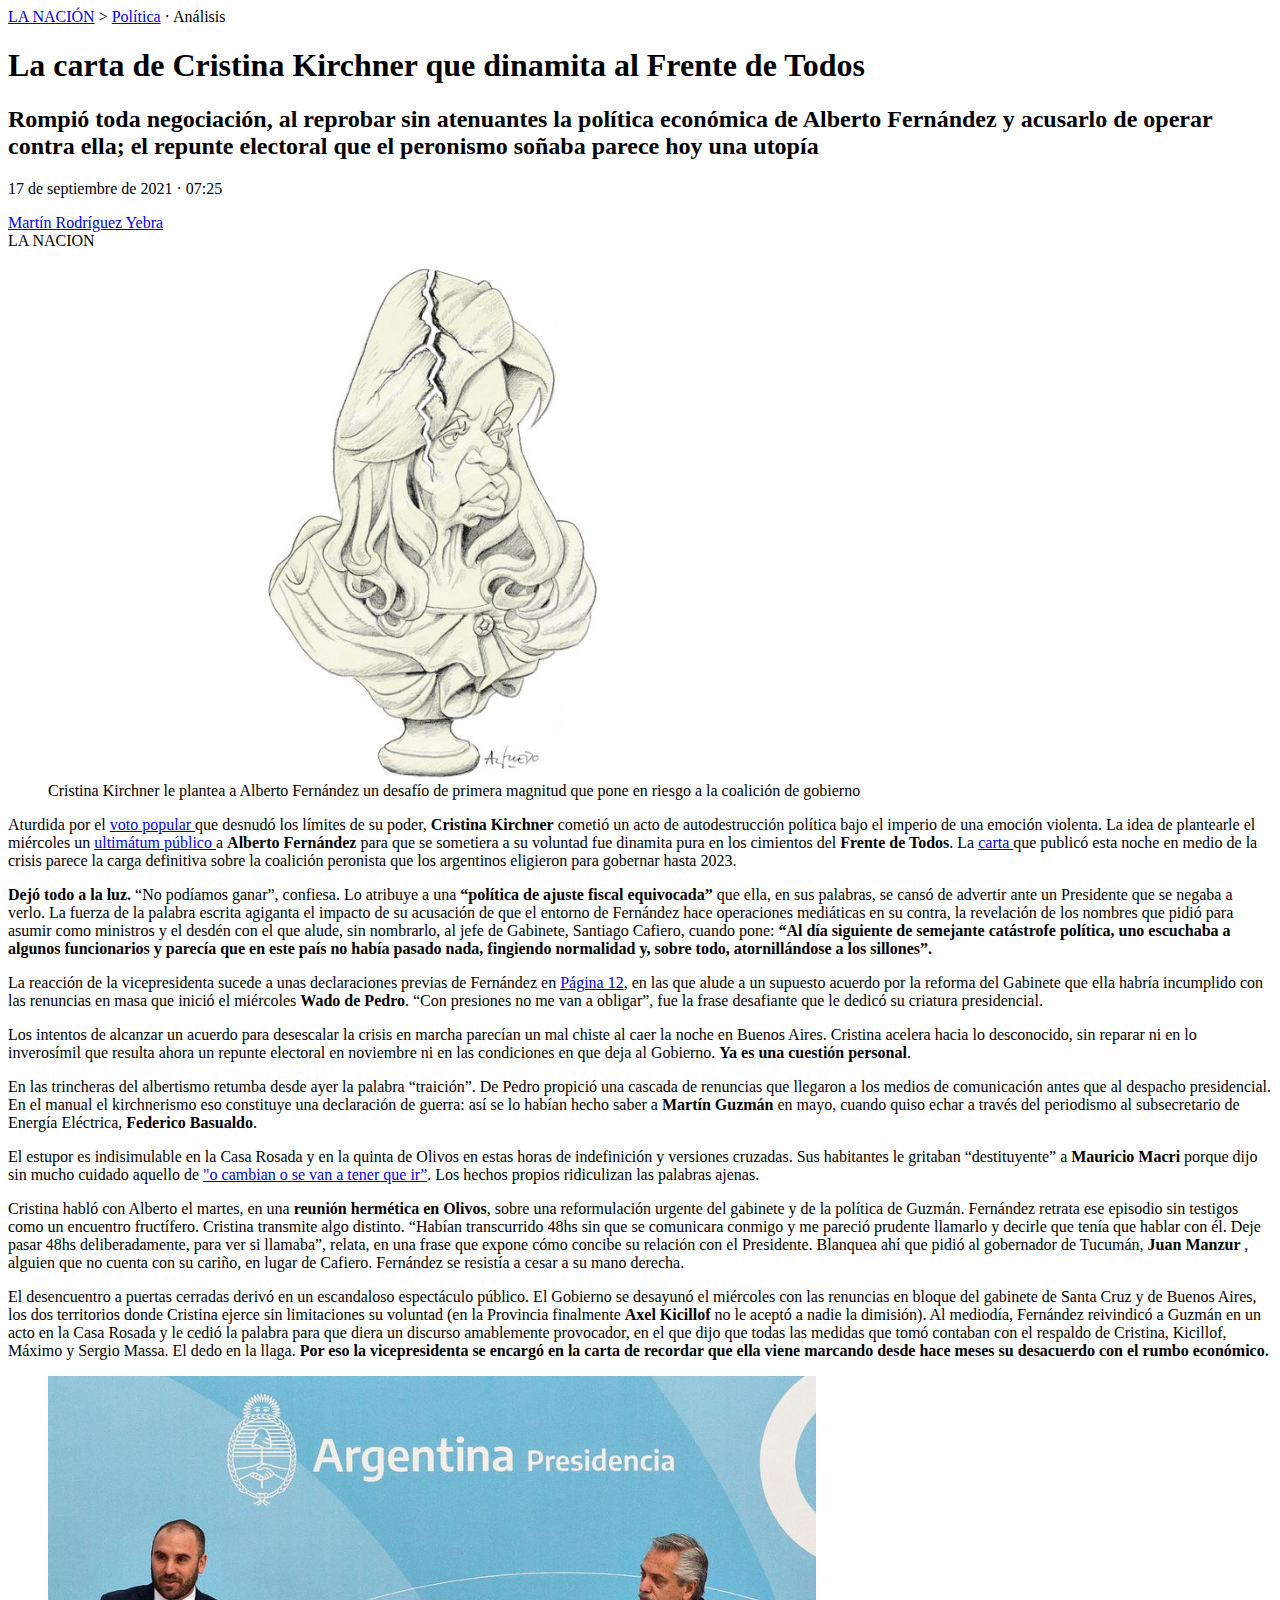
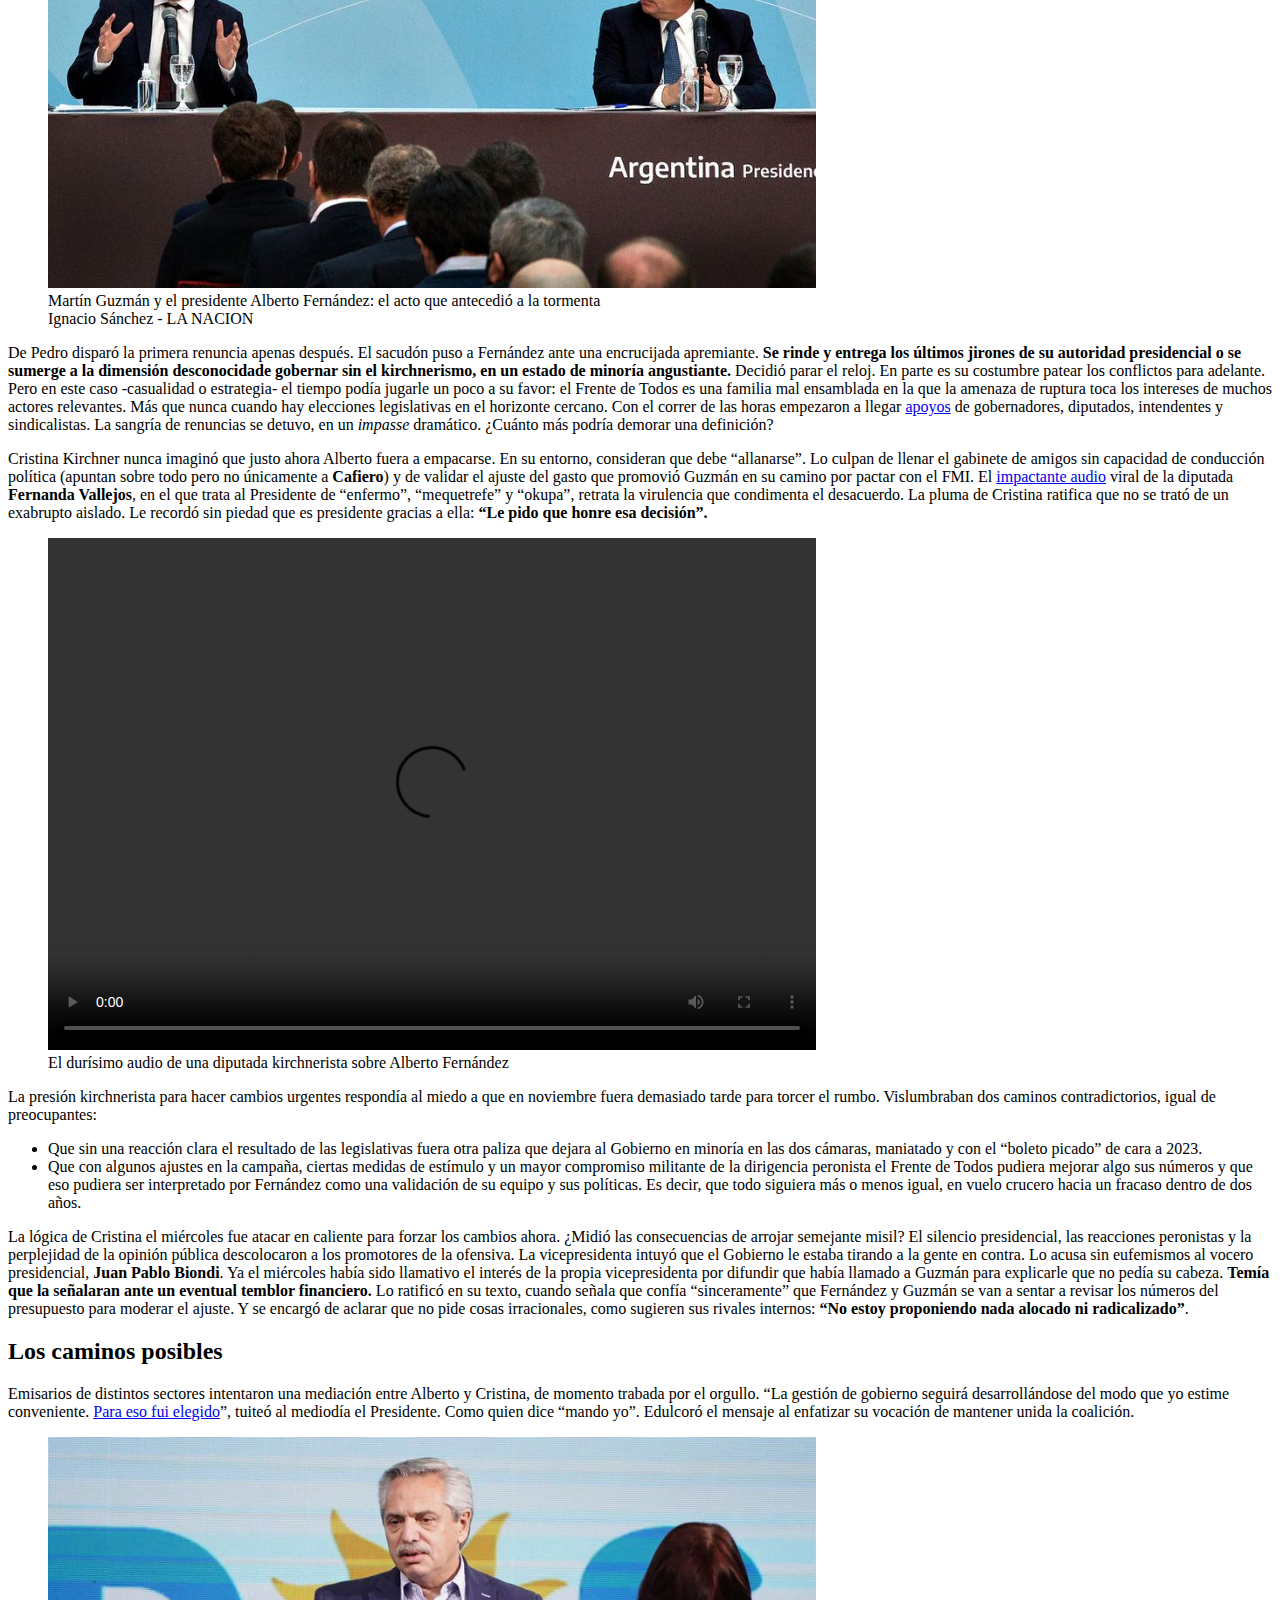
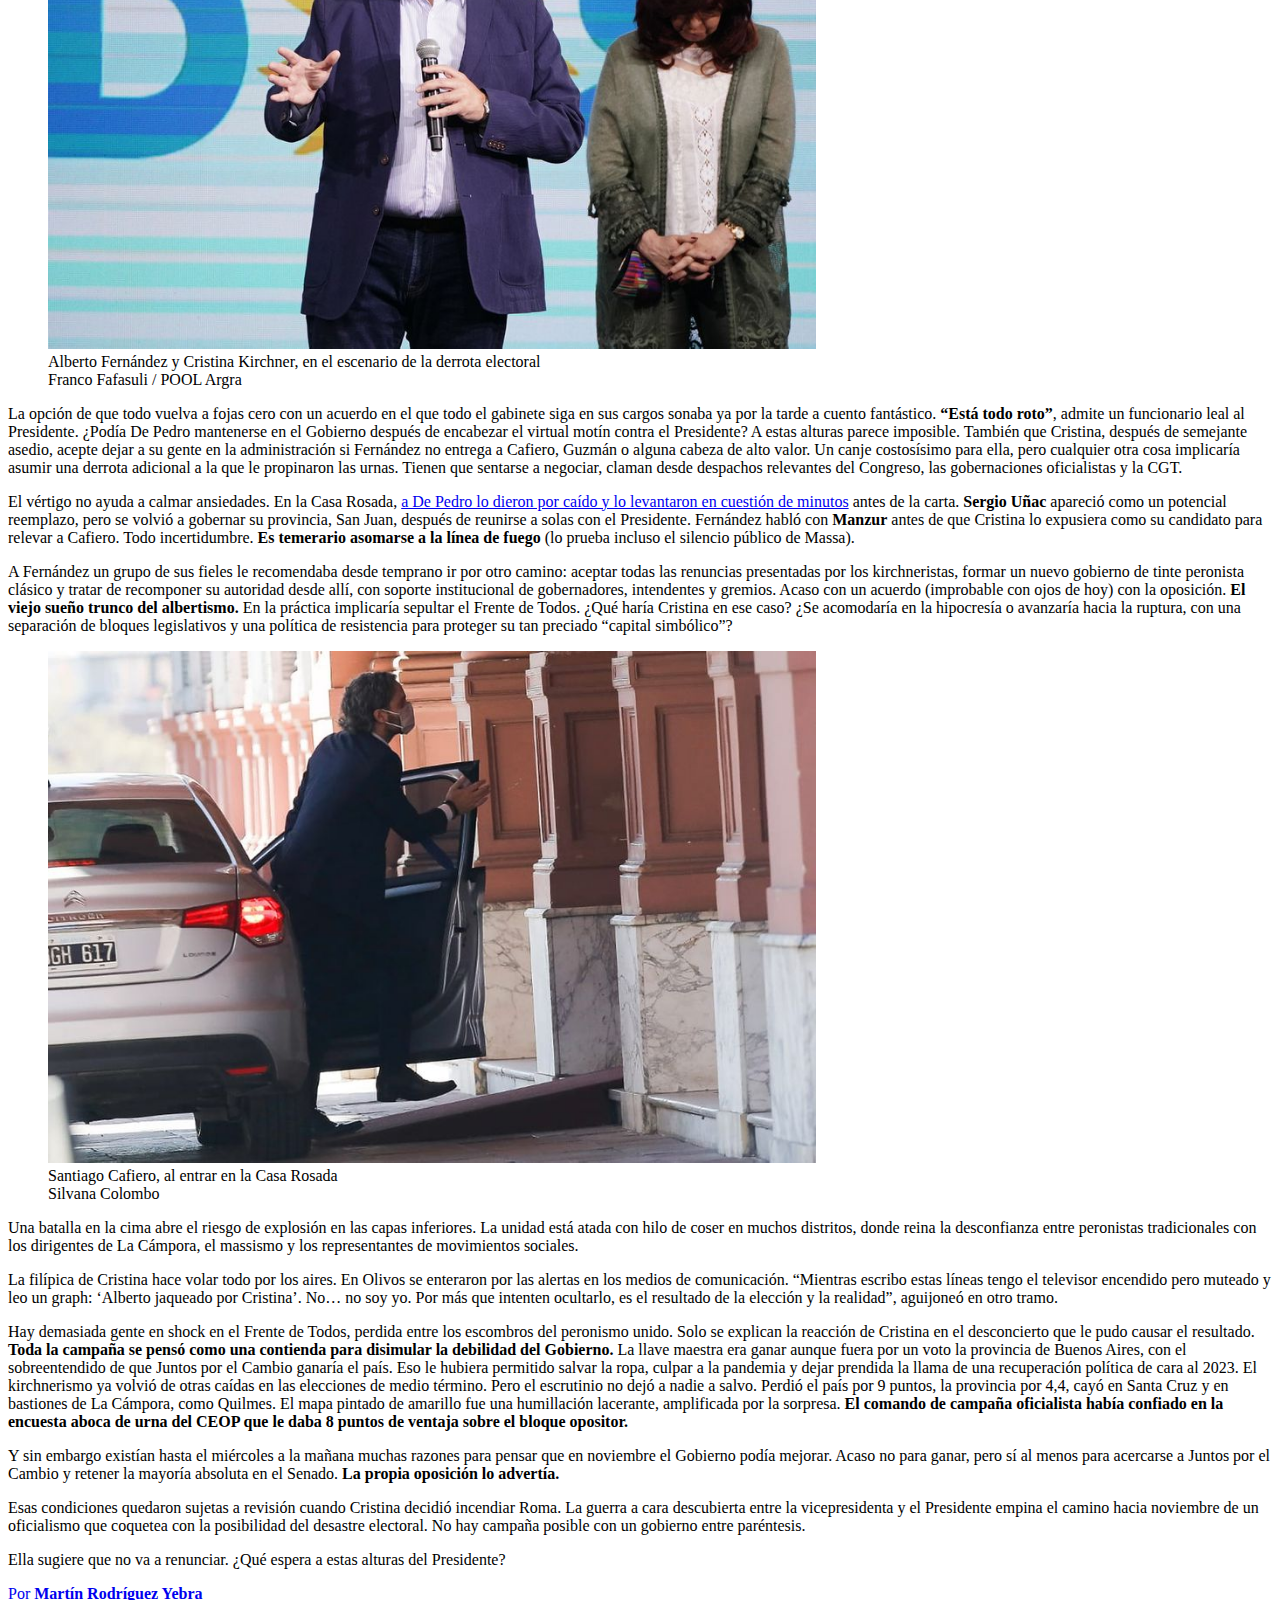
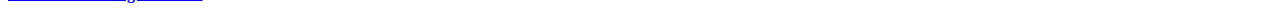
==== commit 3b7740a4: "created new html and css files for the second article" ====
--- a/index.html
+++ b/index.html
@@ -23,7 +23,9 @@
             <p>17 de septiembre de 2021 · 07:25</p>
             <p>
                 <a href="https://www.lanacion.com.ar/autor/martin-rodriguez-yebra-161/">
-                Martín Rodríguez Yebra</a> <br> LA NACION
+                    Martín Rodríguez Yebra
+                </a> 
+                <br> LA NACION
             </p>
             <figure>
                 <img
@@ -39,14 +41,21 @@
             <p>
                 Aturdida por el 
                 <a href="https://www.lanacion.com.ar/politica/resultados-de-las-paso-2021-el-mapa-en-tiempo-real-nid13092021/#/diputados">
-                voto popular</a> que desnudó los límites de su poder, <strong>Cristina Kirchner</strong>
+                   voto popular
+                </a> 
+                que desnudó los límites de su poder, <strong>Cristina Kirchner</strong> 
                 cometió un acto de autodestrucción política bajo el imperio de una emoción violenta. La idea de
-                plantearle el miércolesun 
-                <a href="https://www.lanacion.com.ar/politica/asi-escalo-la-crisis-las-horas-mas-dramaticas-del-gobierno-en-detalle-nid15092021/">
-                ultimátum público</a> a <strong>Alberto Fernández</strong> para que se sometiera a su voluntad
+                plantearle el miércoles un 
+                <a href="https://www.lanacion.com.ar/politica/asi-escalo-la-crisis-las-horas-mas-dramaticas-del-gobierno-en-detalle-nid15092021/"> 
+                   ultimátum público
+                </a>
+                a <strong>Alberto Fernández</strong> para que se sometiera a su voluntad
                 fue dinamita pura en los cimientos del <strong>Frente de Todos</strong>. 
-                La <a href="https://www.lanacion.com.ar/politica/crisis-en-el-gobierno-en-vivo-nid16092021/">
-                carta</a> que publicó esta noche en medio de la crisis parece la carga definitiva sobre la
+                La 
+                <a href="https://www.lanacion.com.ar/politica/crisis-en-el-gobierno-en-vivo-nid16092021/">
+                   carta
+                </a> 
+                que publicó esta noche en medio de la crisis parece la carga definitiva sobre la
                 coalición peronista que los argentinos eligieron para gobernar hasta 2023.
             </p>
             <p>
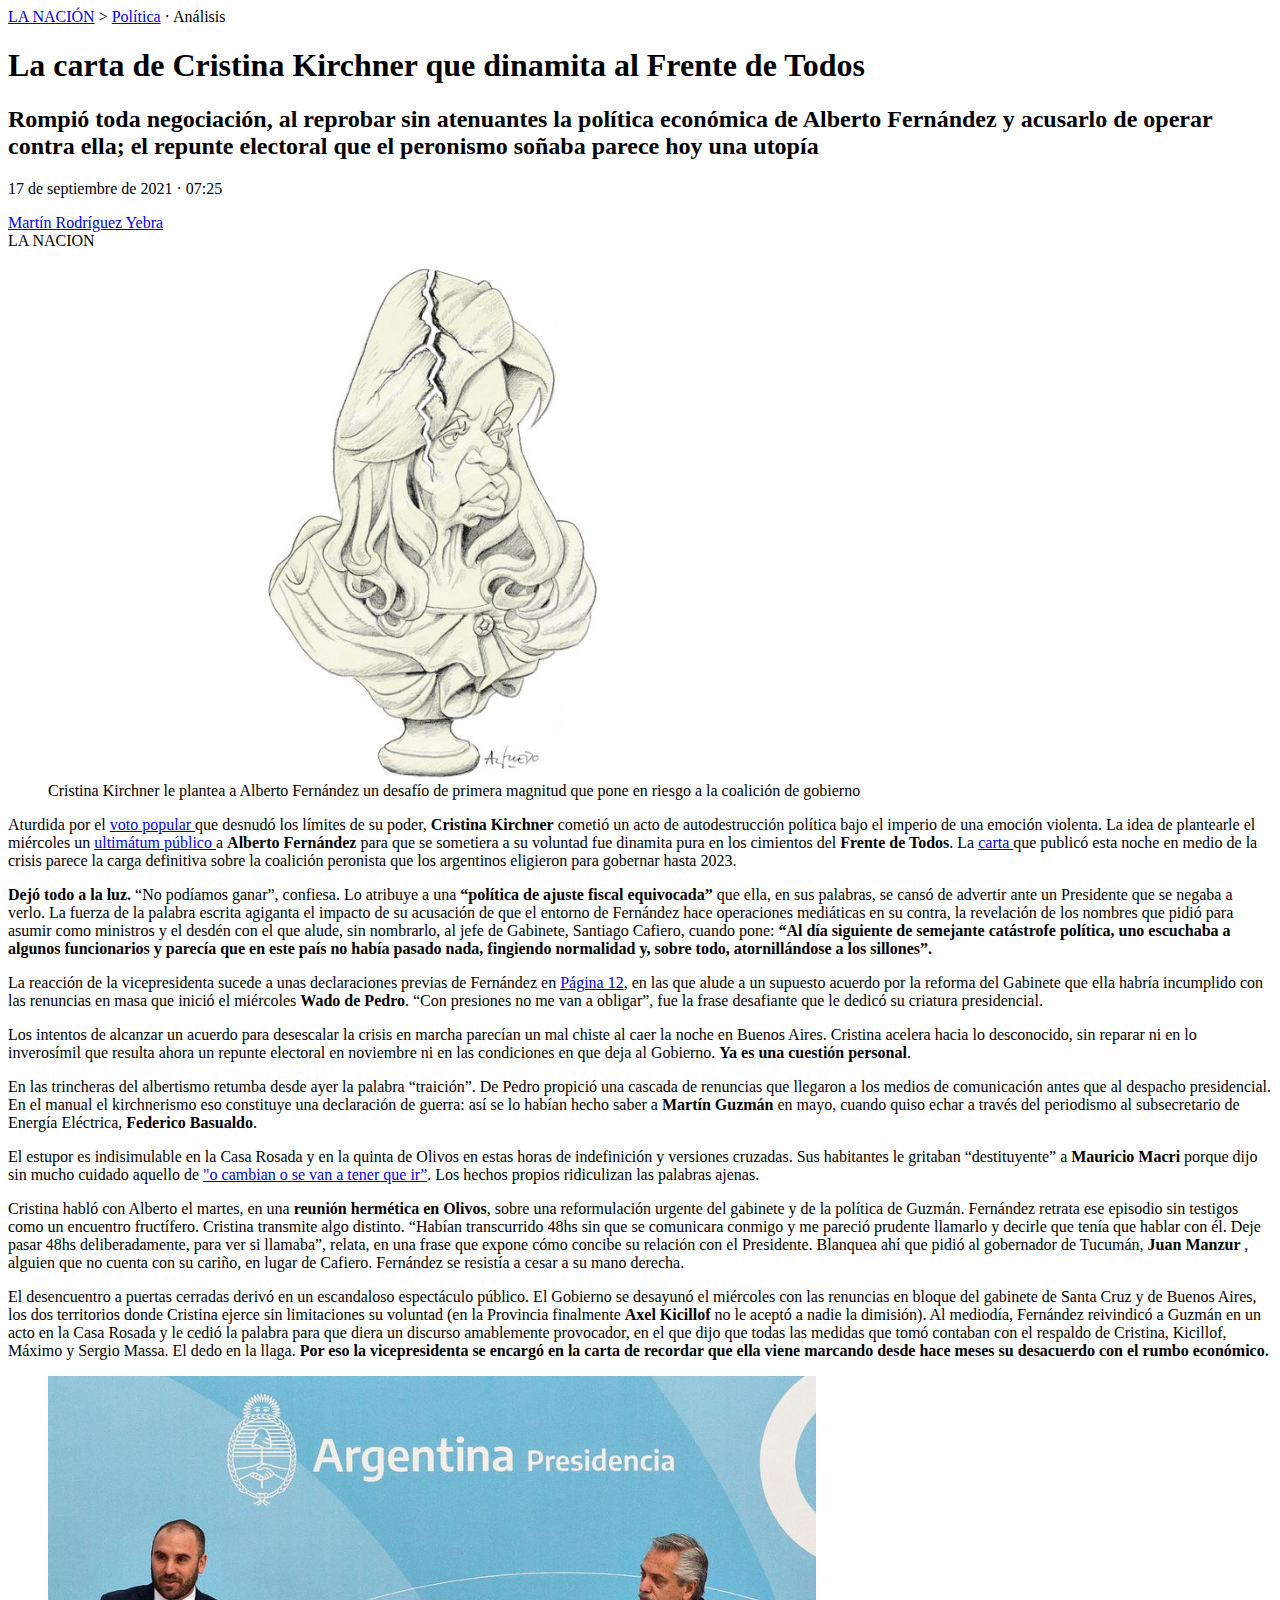
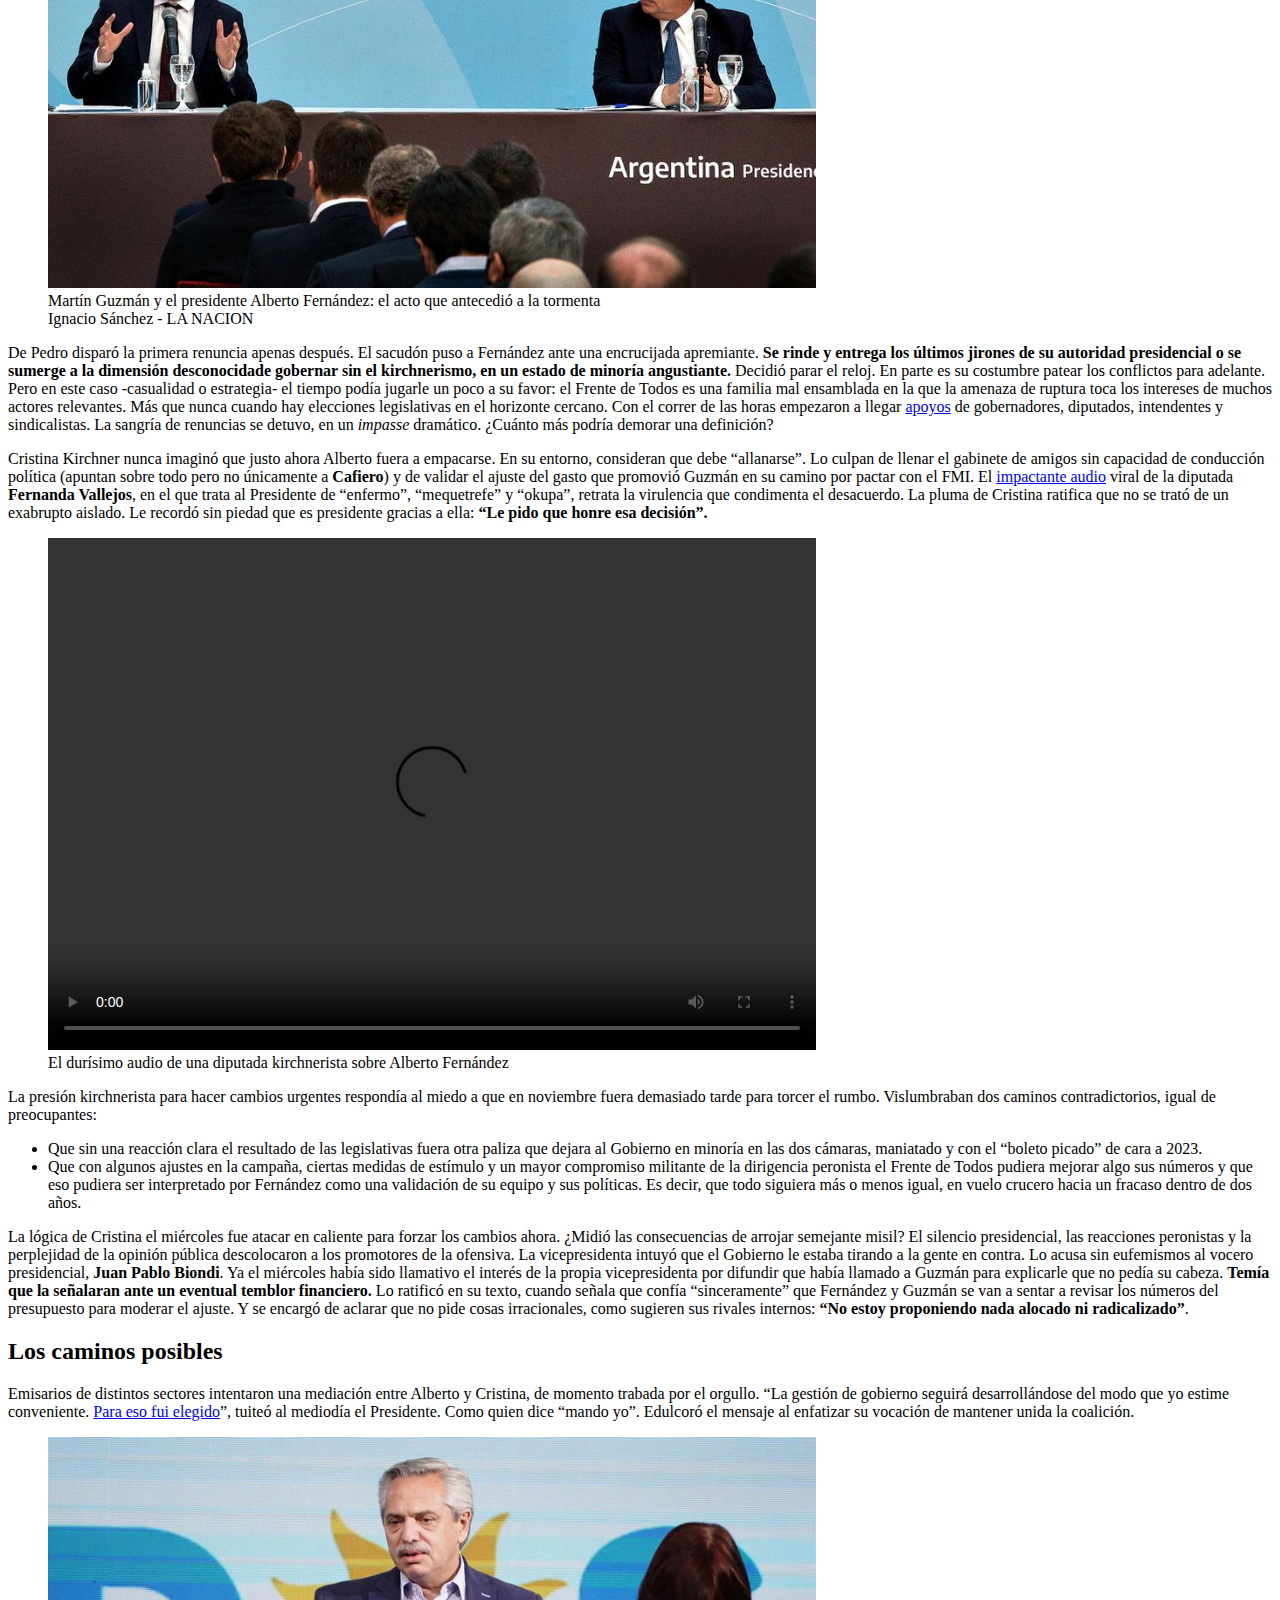
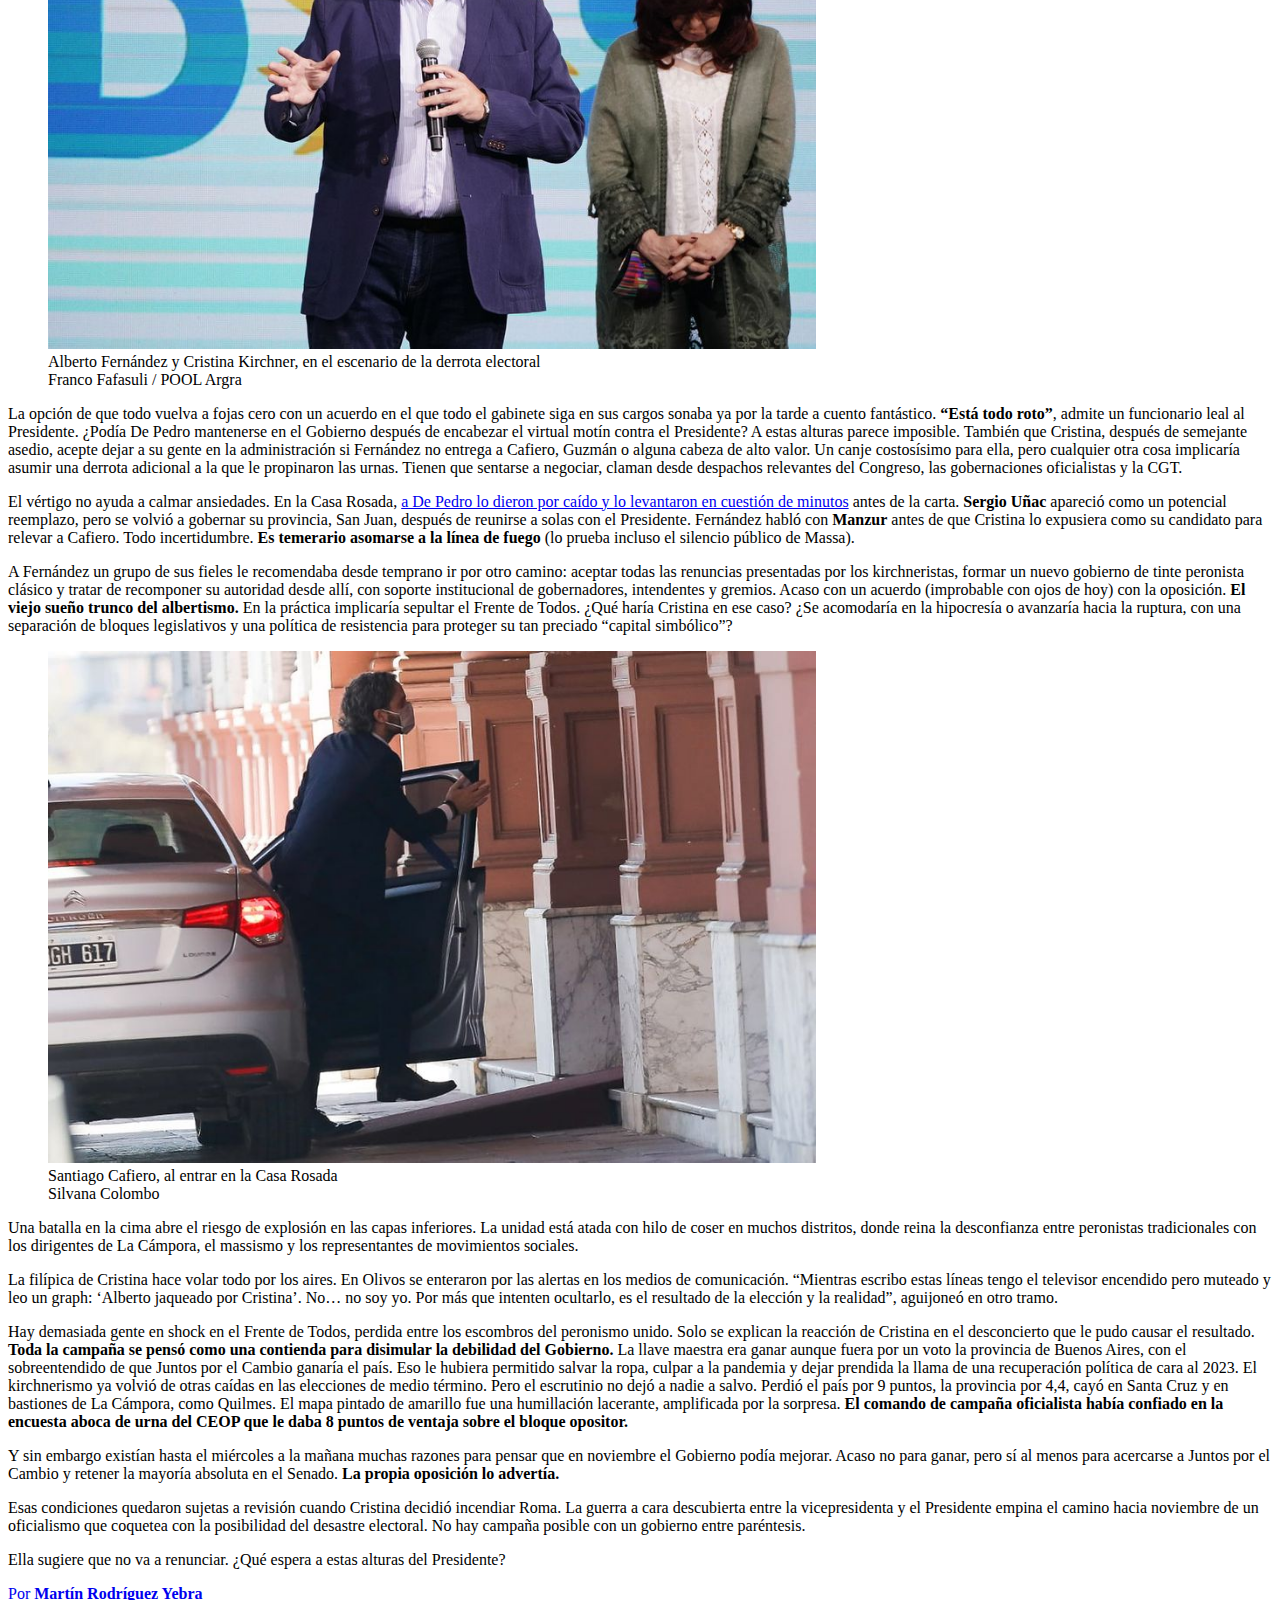
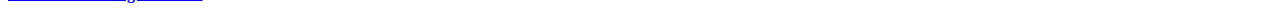
==== commit f822921a: "created html structure, navbar and started styling the article" ====
--- a/index.html
+++ b/index.html
@@ -47,7 +47,7 @@
                 cometió un acto de autodestrucción política bajo el imperio de una emoción violenta. La idea de
                 plantearle el miércoles un 
                 <a href="https://www.lanacion.com.ar/politica/asi-escalo-la-crisis-las-horas-mas-dramaticas-del-gobierno-en-detalle-nid15092021/"> 
-                   ultimátum público
+                    ultimátum público
                 </a>
                 a <strong>Alberto Fernández</strong> para que se sometiera a su voluntad
                 fue dinamita pura en los cimientos del <strong>Frente de Todos</strong>. 
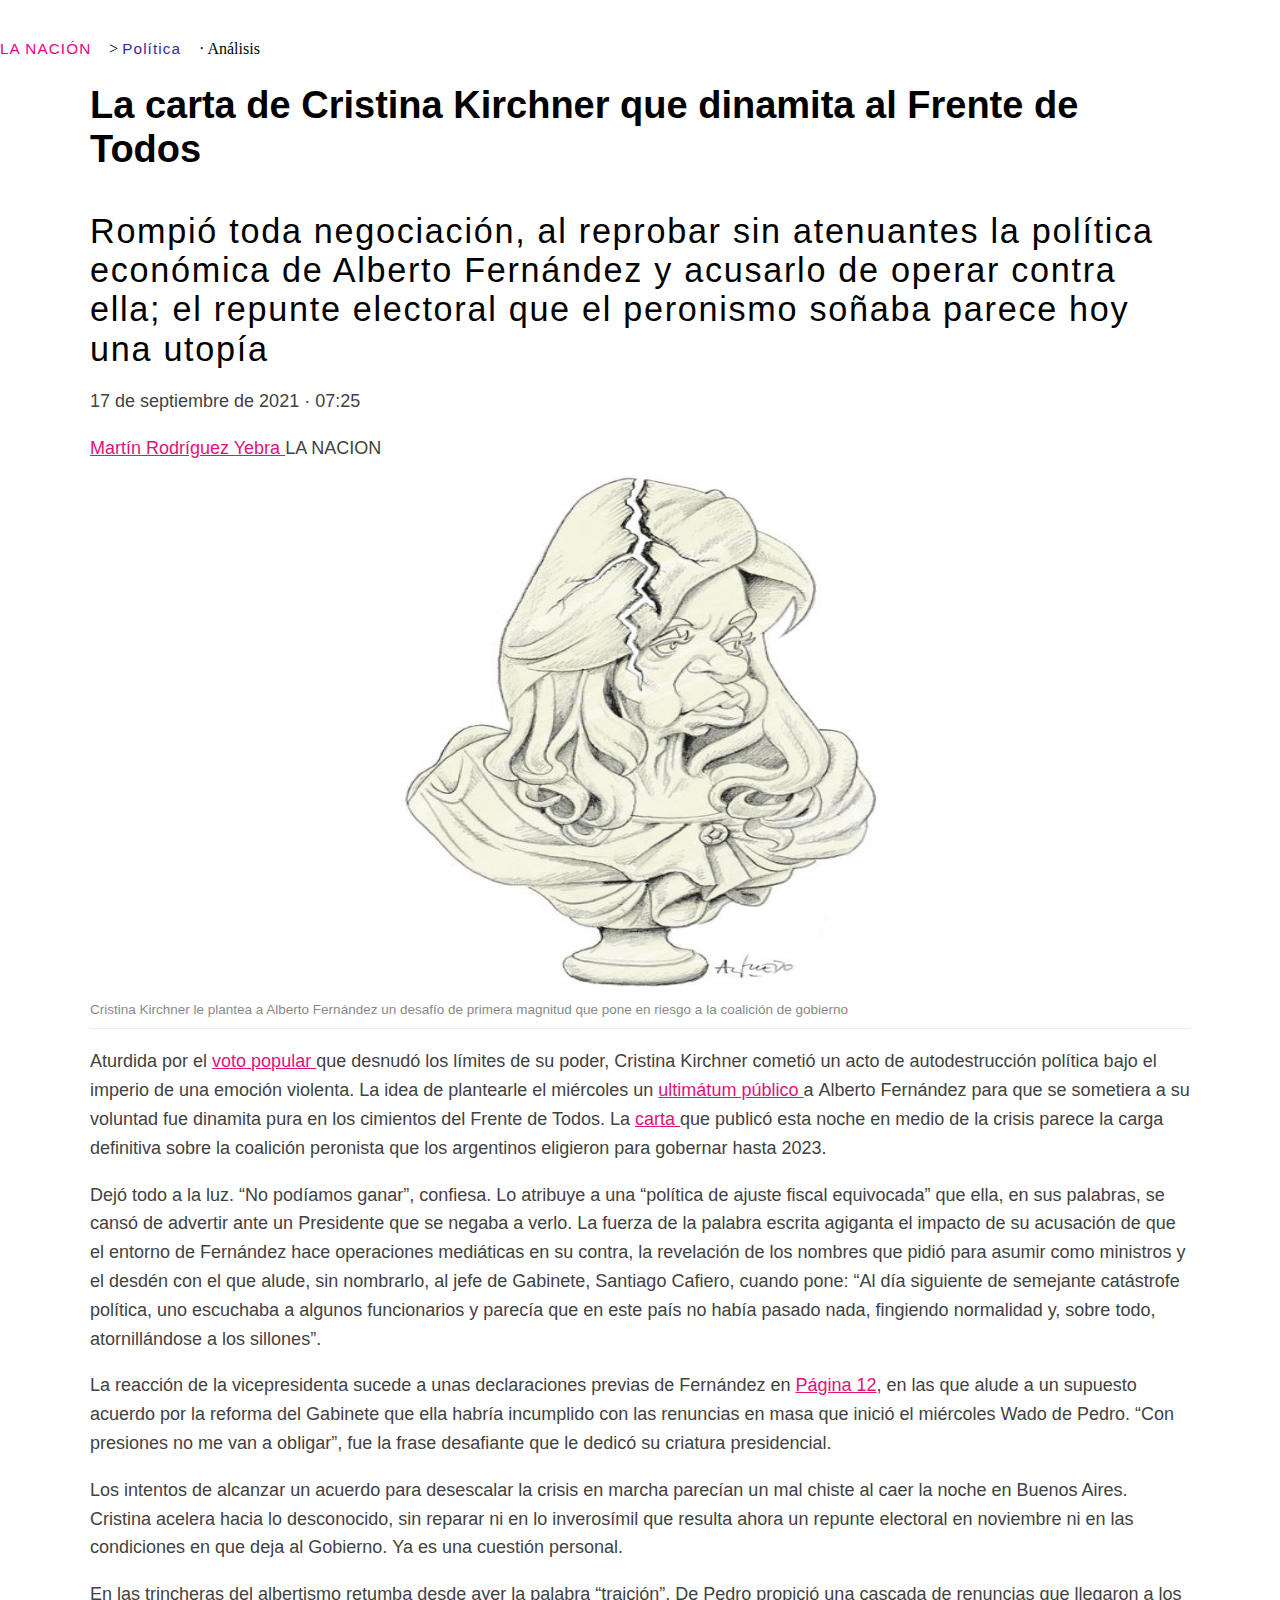
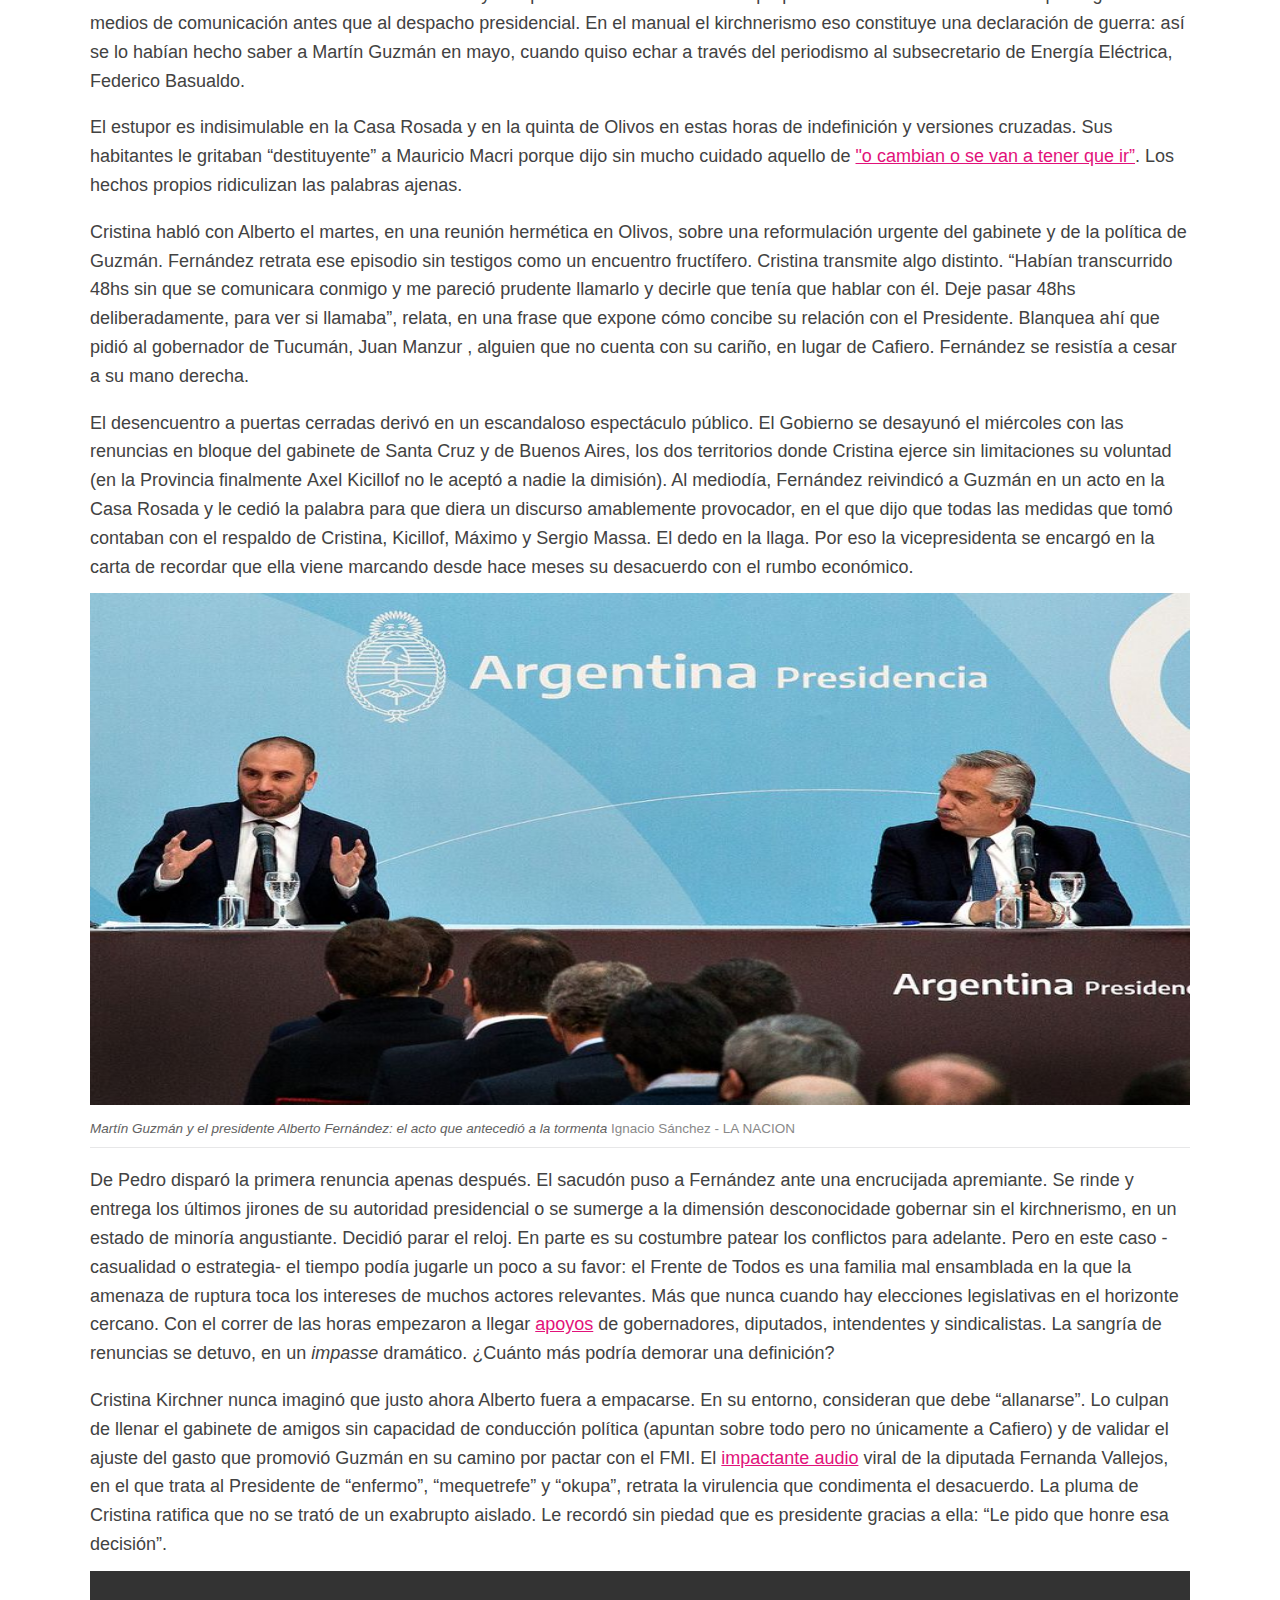
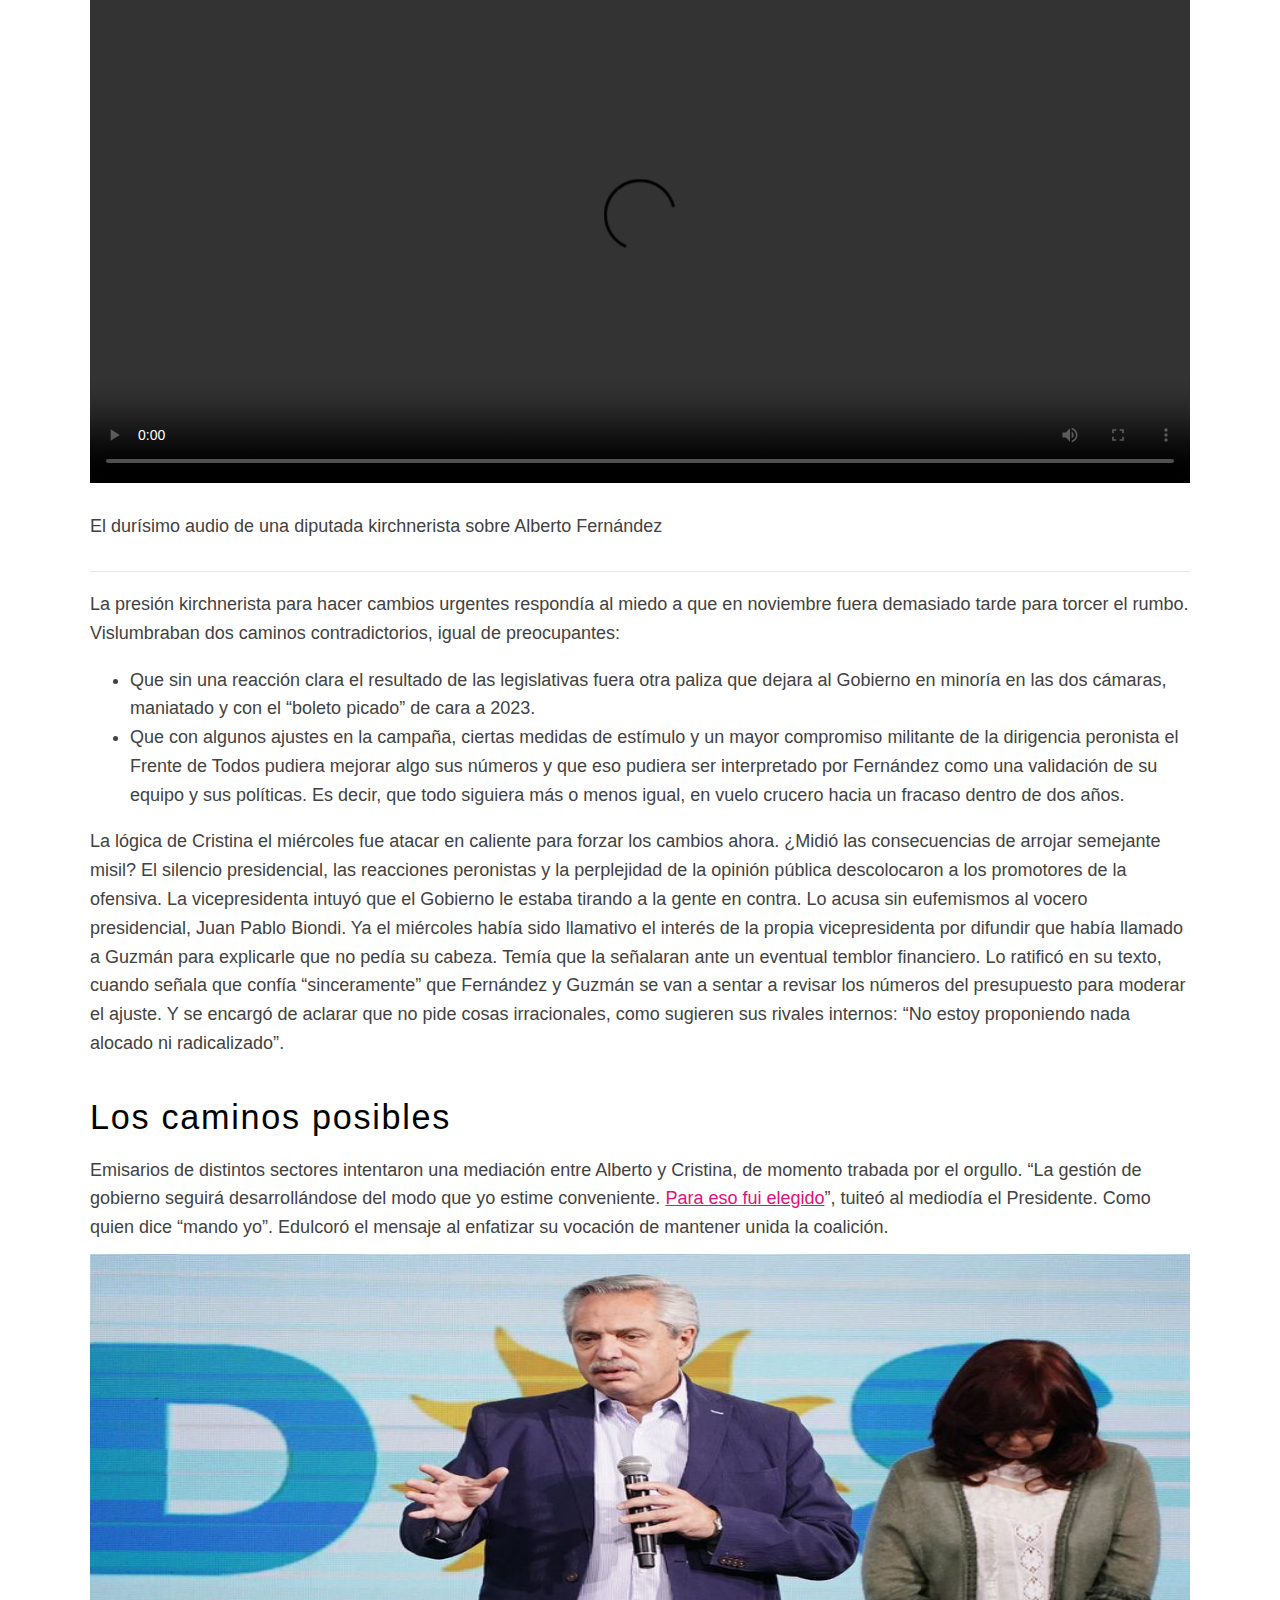
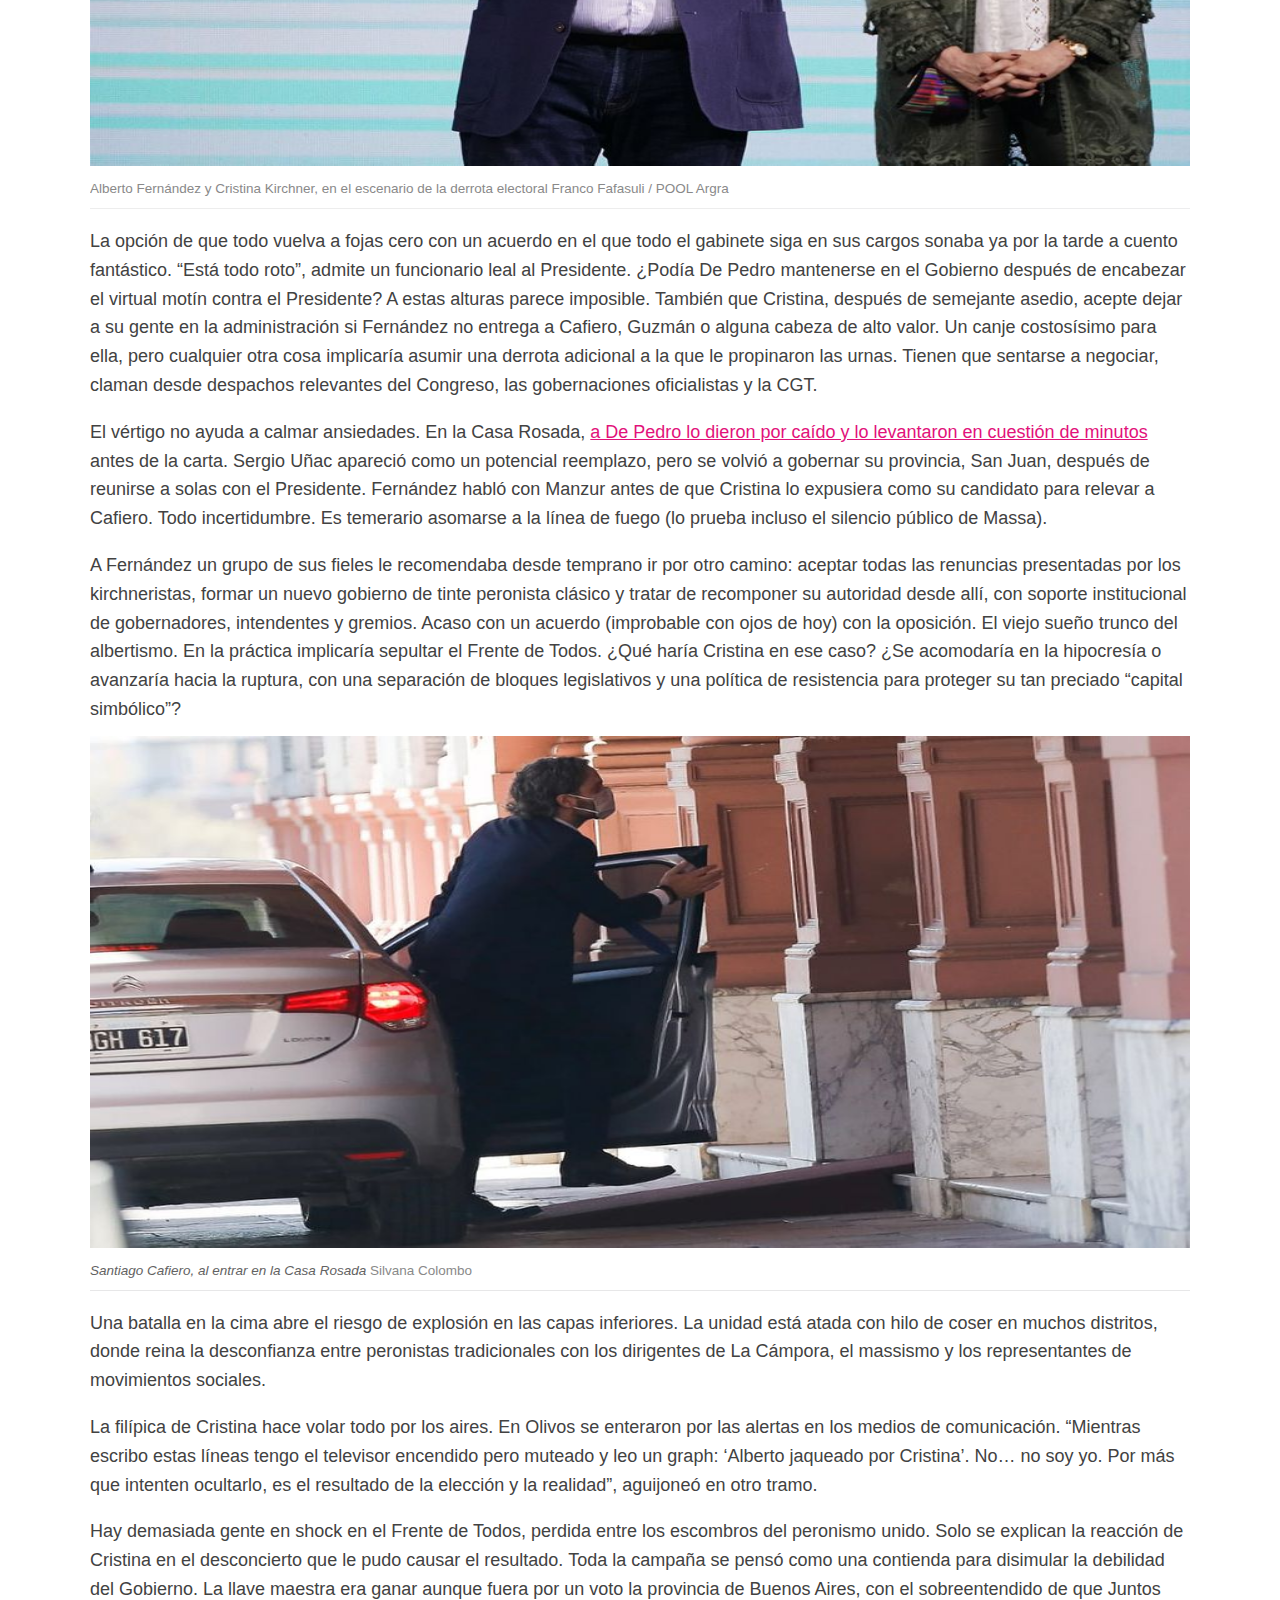
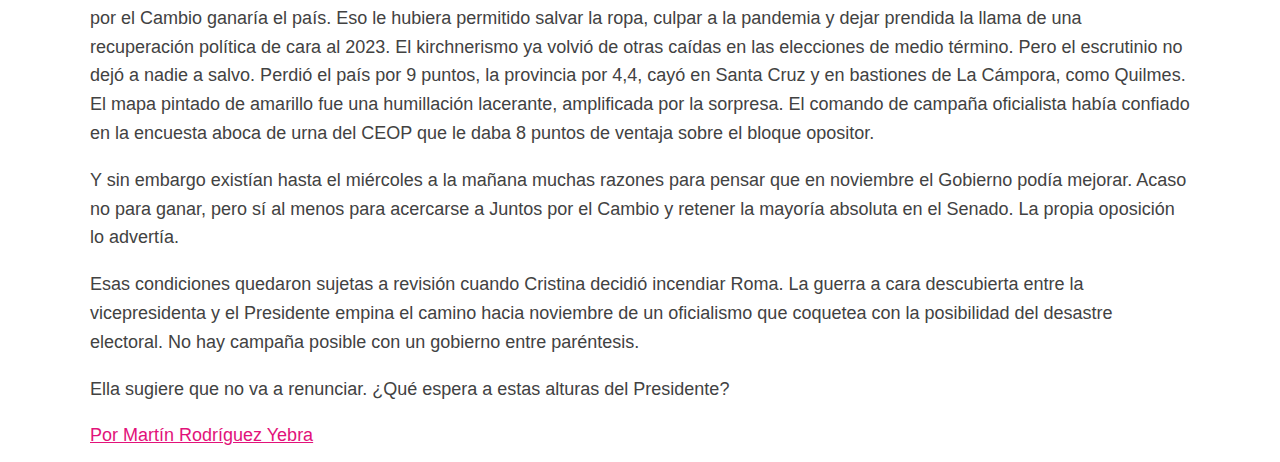
==== commit 27b5ce8f: "added style to index.html" ====
--- a/index.html
+++ b/index.html
@@ -5,18 +5,20 @@
     <meta http-equiv="X-UA-Compatible" content="IE=edge">
     <meta name="viewport" content="width=device-width, initial-scale=1.0">
     <title>La carta de Cristina Kirchner que dinamita al Frente de Todos</title>
+    <link rel="stylesheet" href="normalize.css">
+    <link rel="stylesheet" href="styles.css">
 </head>
 <body>
     <header>
-        <nav>
-            <a href="https://www.lanacion.com.ar/">LA NACIÓN</a> >
-            <a href="https://www.lanacion.com.ar/politica/">Política</a> · Análisis
+        <nav id="links">
+            <span><a href="https://www.lanacion.com.ar/">LA NACIÓN</a></span> >
+            <span><a href="https://www.lanacion.com.ar/politica/">Política</a></span> · Análisis
         </nav>
     </header>
     <main>
         <article>
             <h1>La carta de Cristina Kirchner que dinamita al Frente de Todos</h1>
-            <h2>
+            <h2 class="more-news-title">
                 Rompió toda negociación, al reprobar sin atenuantes la política económica de Alberto Fernández
                 y acusarlo de operar contra ella; el repunte electoral que el peronismo soñaba parece hoy una utopía
             </h2>
@@ -25,9 +27,9 @@
                 <a href="https://www.lanacion.com.ar/autor/martin-rodriguez-yebra-161/">
                     Martín Rodríguez Yebra
                 </a> 
-                <br> LA NACION
-            </p>
-            <figure>
+                <span>LA NACION</span>
+            </p>
+            <figure class="figure-1">
                 <img
                     src="images/imagen1.jpg"
                     alt="Dibujo de Cristina"
@@ -117,15 +119,15 @@
                 en la carta de recordar que ella viene marcando desde hace meses su desacuerdo con el rumbo
                 económico.</strong>
             </p>
-            <figure>
+            <figure class="figure-2">
                 <img
                     src="images/imagen2.jpg"
                     alt="Martín Guzmán y el presidente Alberto Fernández"
                     width="768"
                     height="512">
                 <figcaption>
-                    Martín Guzmán y el presidente Alberto Fernández: el acto que antecedió a la tormenta<br>
-                    Ignacio Sánchez - LA NACION                            
+                    Martín Guzmán y el presidente Alberto Fernández: el acto que antecedió a la tormenta
+                    <span>Ignacio Sánchez - LA NACION</span>                           
                 </figcaption>
             </figure>
             <p>
@@ -151,7 +153,7 @@
                 desacuerdo. La pluma de Cristina ratifica que no se trató de un exabrupto aislado. Le recordó sin
                 piedad que es presidente gracias a ella: <strong>“Le pido que honre esa decisión”.</strong>
             </p>
-            <figure>    
+            <figure id=video>    
                 <video width="768" height="512" controls>
                     <source src="video/file_1280x720-2000-v3_1.mp4" type="video/mp4">
                 </video>
@@ -163,7 +165,7 @@
                 La presión kirchnerista para hacer cambios urgentes respondía al miedo a que en noviembre fuera
                 demasiado tarde para torcer el rumbo. Vislumbraban dos caminos contradictorios, igual de preocupantes:
             </p>
-            <ul>
+            <ul class="phones">
                 <li>
                     Que sin una reacción clara el resultado de las legislativas fuera otra paliza que dejara al
                     Gobierno en minoría en las dos cámaras, maniatado y con el “boleto picado” de cara a 2023.
@@ -188,7 +190,7 @@
                 irracionales, como sugieren sus rivales internos: <strong>“No estoy proponiendo nada alocado
                 ni radicalizado”</strong>.
             </p>
-            <h2>Los caminos posibles</h2>
+            <h2 class="more-news-title">Los caminos posibles</h2>
             <p>
                 Emisarios de distintos sectores intentaron una mediación entre Alberto y Cristina, de momento trabada
                 por el orgullo. “La gestión de gobierno seguirá desarrollándose del modo que yo estime conveniente.
@@ -196,15 +198,15 @@
                 Para eso fui elegido</a>”, tuiteó al mediodía el Presidente. Como quien dice “mando yo”. Edulcoró
                 el mensaje al enfatizar su vocación de mantener unida la coalición.
             </p>
-            <figure>
+            <figure class="figure-1">
                 <img
                     src="images/imagen3.jpg"
                     alt="Alberto Fernández y Cristina Kirchner"
                     width="768"
                     height="512">
                 <figcaption>
-                    Alberto Fernández y Cristina Kirchner, en el escenario de la derrota electoral<br>
-                    Franco Fafasuli / POOL Argra                           
+                    Alberto Fernández y Cristina Kirchner, en el escenario de la derrota electoral
+                    <span>Franco Fafasuli / POOL Argra</span>                           
                 </figcaption>
             </figure>
             <p>
@@ -238,15 +240,15 @@
                 de bloques legislativos y una política de resistencia para proteger su tan preciado “capital
                 simbólico”?
             </p>
-            <figure>
+            <figure class="figure-2">
                 <img
                     src="images/imagen4.jpg"
                     alt="Santiago Cafiero"
                     width="768"
                     height="512">
                 <figcaption>
-                    Santiago Cafiero, al entrar en la Casa Rosada<br>
-                    Silvana Colombo                           
+                    Santiago Cafiero, al entrar en la Casa Rosada
+                    <span>Silvana Colombo</span>                           
                 </figcaption>
             </figure>
             <p>
--- a/styles.css
+++ b/styles.css
@@ -0,0 +1,475 @@
+* {
+    box-sizing: border-box;
+}
+
+main {
+    margin: 0 auto;
+    max-width: 1100px;
+}
+
+h1 {
+    font-family: 'Open Sans', Helvetica, sans-serif;
+    font-weight: 600;
+    font-size: 38px;
+    color: #000000;  
+}
+
+h3 {
+    margin-bottom: 10.8px;
+    line-height: 33.75px;
+    font-family: 'Gemunu Libre', Helvetica, sans-serif;
+    font-size: 28.125px;
+    font-weight: 500;
+    color: #424242; 
+}
+
+figure {
+    margin: 0;
+}
+
+article p {
+    margin-bottom: 12px;
+    line-height: 28.8px;
+    font-family: Helvetica, sans-serif;
+    font-size: 18px;
+    font-weight: 300;
+    color: #424242;
+}
+
+article p a {
+    color:#e2127A;
+    cursor: pointer;
+}
+
+article p a:hover {
+    color: #a32a66fa;
+    text-decoration: none;
+}
+
+aside {
+    position: relative;
+    padding-top: 18px;
+    padding-right: 22.5px;
+    margin-left: 5%;
+    width: 45%;
+    float: right;
+    font-family: 'Gemunu Libre', Helvetica, sans-serif;
+    font-size: 36px;
+    font-style: italic;
+    font-weight: 600;
+    letter-spacing: 0.72px;
+    line-height: 36px;
+    color: #e2127A; 
+}
+
+aside q::before {
+    content: "";
+}
+
+#main-nav {
+    padding: 8px 0;
+    background-color: #000; 
+}
+
+#main-nav .logo {
+    width: 180px;
+    margin-right: 20px;
+}
+
+#main-nav a {
+    display: flex;
+    display: block;
+    align-items: center;
+    justify-content: center;
+    height: inherit;
+    background-color: #000;
+    color:#ffffff;
+    font-family: 'Gemunu Libre', Arial, Helvetica, sans-serif;
+    text-decoration: none;
+    white-space: nowrap;
+    margin-right: 20px;
+}
+
+#main-nav ul {
+    display: flex;   
+    margin: 0;
+    padding: 0;
+    list-style: none;
+}
+
+#main-nav .nav-container {
+    display: flex;
+    align-items: center;
+    max-width: 1100px;
+    margin: auto;
+}
+
+#main-nav li {
+    text-align: center;
+    position: relative;
+    width: 100%;
+}
+
+#main-nav li:hover .submenu > li {
+    display: block;
+    top: 0px
+}
+
+.submenu li {
+    display: none;
+    position: absolute;
+    width: 100%;
+    min-width: 150px;
+}
+
+.submenu {
+    display: flex;
+    flex-direction: column;
+    position: absolute;
+    width: 100%;
+}
+
+.arrow {
+    margin-left: 4px;
+    font-size: 7px;
+    color: #e2127A;
+}
+
+.arrow:hover {
+    color:#ffffff
+}
+
+#links {
+    margin-top: 40px;
+}
+
+#links a {
+    padding-top: 8px;
+    padding-right: 14px;
+    font-family: 'Gemunu Libre', Helvetica, sans-serif;
+    font-size: 15.3px;
+    font-weight: 500;
+    line-height: 15.3px;
+    letter-spacing: 1.071px;
+    text-decoration: none;
+}
+
+#links span:nth-child(1) a {
+    color: #EC008A;
+}
+
+#links span:nth-child(2) a {
+    color: #372b94;
+}
+
+#links span:nth-child(3) a {
+    color: #f02d25;
+}
+
+h1.title {
+    margin-top: 10px;
+    margin-bottom: 0;
+    width: 80%;
+}
+
+.summary {   
+    margin-top: 12px;
+    font-family: 'Open Sans', sans-serif;
+    font-size: 21.6px;
+    font-style: italic;
+    font-weight: 400;
+    color: #6A6A6A;
+}
+
+.author-container {    
+    font-family: Helvetica, sans-serif;
+    font-size: 13.5px;
+    font-weight: 300;
+    color: #6A6A6A;
+}
+
+.author-container a {
+    text-decoration: none;
+    color: #e2127A;
+}
+
+.author-container a:hover {
+    color: #a32a66fa;
+}
+
+p.disclosure {    
+    margin-top: 6px;
+    font-family: Helvetica, sans-serif;
+    font-size: 13.5px;
+    font-style: italic;
+    font-weight: 400;
+    color: #6A6A6A;
+}
+
+p.disclosure a {
+    text-decoration: none;
+    color: #e2127A;
+}
+
+p.disclosure a:hover {
+    color:#e2127A;
+}
+
+.container {
+    width: 73%;
+}
+
+.figure-1 img {
+    width: 100%;
+}
+
+.figure-1 figcaption {
+    padding: 8px 0px;
+    line-height: 21.6px;
+    border-bottom-color: #e7e7e8;
+    border-bottom-style: solid;
+    border-bottom-width: 1px;
+    font-family: Helvetica, sans-serif;
+    font-size: 13.5px;       
+    color: #626262;
+    opacity: 0.75;
+}
+
+#table {
+    text-align: left;
+    width: 100%;
+    border-collapse: collapse;
+    font-family: 'Open Sans', sans-serif;
+    font-feature-settings: "tnum";
+    font-size: 16px; 
+}
+
+#table tbody tr:nth-child(odd) {
+    background-color: #f9f8f3ff;
+}
+
+#table th, #table td {
+    padding: 10.125px 11.25px;
+    border: 1px solid #ccd1d5;
+}
+
+#table th {
+    border: none;
+    font-weight: 700;
+    color: #e2127A; 
+}
+
+#table td {    
+    font-weight: 400;
+    color: #424242;
+}
+
+#table tbody tr td:first-child {
+    border-left: none;
+}
+
+#table tbody tr td:last-child {
+    border-right: none;
+}
+
+#table tbody tr td:nth-child(2) {
+    font-weight: bold;
+}
+
+ul.phones {
+    line-height: 28.8px;
+    font-family: Helvetica, sans-serif;
+    font-size: 18px;
+    font-weight: 300;
+    color: #424242;
+}
+
+.phones li a {
+    line-height: 28.8px;
+    font-family: Helvetica, sans-serif;
+    font-size: 18px;
+    font-weight: 300;
+    color: #e2127A;
+}
+
+.phones a:hover {
+    color: #a32a66fa;
+    text-decoration: none;
+}
+    
+.figure-2 img {
+    width: 100%;
+}
+
+.figure-2 figcaption {
+    padding: 8px 0px;
+    border-bottom-color: #e7e7e8;
+    border-bottom-style: solid;
+    border-bottom-width: 1px;
+    line-height: 21.6px;
+    font-family: Helvetica, sans-serif;
+    font-size: 13.5px;
+    font-style: italic; 
+    color: #626262;
+}
+
+.figure-2 figcaption span {
+    font-style: normal;
+    opacity: 0.75;    
+}
+
+p.correction {
+    margin-bottom: 40px;
+    margin-block-start: 0px;
+    padding-bottom: 45px;
+    border-bottom-color: #e7e7e8;
+    border-bottom-style: solid;
+    border-bottom-width: 1px;
+}
+
+.correction strong {
+    font-weight: bold;
+}
+
+span.box-title {
+    padding: 10px;
+    margin-bottom: 15px;
+    background-color: #000000;
+    line-height: 20.8px;
+    font-family: Helvetica, sans-serif;
+    font-size: 13px;
+    color: #ffffff;        
+}
+
+h2.video-title {
+    margin-bottom: 25px;
+    line-height: 42.1875px;
+    font-family: 'Open Sans', Helvetica, sans-serif;
+    font-weight: 600;
+    font-size: 35.1562px;
+    color: #424242;
+}   
+
+video {
+    width: 100%;
+}
+
+#video figcaption {
+    margin-top: 25px;
+    padding-bottom: 30px;
+    border-bottom-color: #e7e7e8;
+    border-bottom-style: solid;
+    border-bottom-width: 1px;
+    font-family: Helvetica, sans-serif;
+    font-size: 18px;
+    font-weight: 300;
+    line-height: 28.8px;
+    color: #424242; 
+}
+
+.more-news-title {
+    padding-top: 12px;
+    padding-right: 8px;
+    margin-bottom:1px;
+    font-family: 'Gemunu Libre', Helvetica, sans-serif;
+    font-size: 34.2px;
+    font-weight: 500;
+    letter-spacing: 1.71px;
+}
+
+ul.more-news {
+    margin-top:2px;
+    padding: 0;
+    list-style: none;    
+}
+
+.more-news li {
+    padding: 8px 0px;
+    list-style: none;
+}
+.more-news a {
+    font-family: Helvetica, sans-serif;
+    font-size: 18px;
+    font-weight: 400;
+    line-height: 18px;
+    text-decoration: none;
+    color: #e2127A;
+}
+
+.more-news a:hover {
+    color: #a32a66fa
+}
+
+footer {
+    width: 100%;
+    padding: 50px 0 30px;
+    background-color: #000000;
+}
+
+.footer-container {
+    display: flex;
+    justify-content: space-between;
+    align-items: center;
+    margin: 0 auto;
+    max-width: 1100px;
+}
+
+.footer-logo {
+    width: 200px;
+}
+
+.footer-list {
+    flex-grow: 1;
+}
+
+.footer-list li {
+    display: inline;
+    padding-right: 4px;
+}
+
+.footer-list a {
+    font-family: Helvetica, sans-serif;
+    font-size: 13.5px;
+    text-decoration: none;
+    color: #e2127A;
+}
+
+.footer-list a:hover {
+    color:#690f3c;
+}
+
+.dot {
+    display: inline-block;
+    margin-bottom: 2px;
+    margin-left: 4px;
+    height: 4px;
+    width: 4px;
+    border-radius: 50%;
+    background-color: #ffffff;
+}
+
+.voxmedia-logo {
+    width: 150px;
+    margin-bottom: 8px;
+}
+
+.rights {
+    display: flex;
+    flex-direction: column;
+    align-items: flex-end;
+    text-align: right;
+    font-family: Helvetica, sans-serif;
+    font-family: Helvetica, sans-serif;
+    font-size: 13.5px;
+    color: #ffffff;
+}
+
+.rights a {
+    margin-bottom: 8px;
+    text-decoration: none;
+    color: #e2127A;
+}
+
+.rights a:hover {
+    color:#690f3c;
+}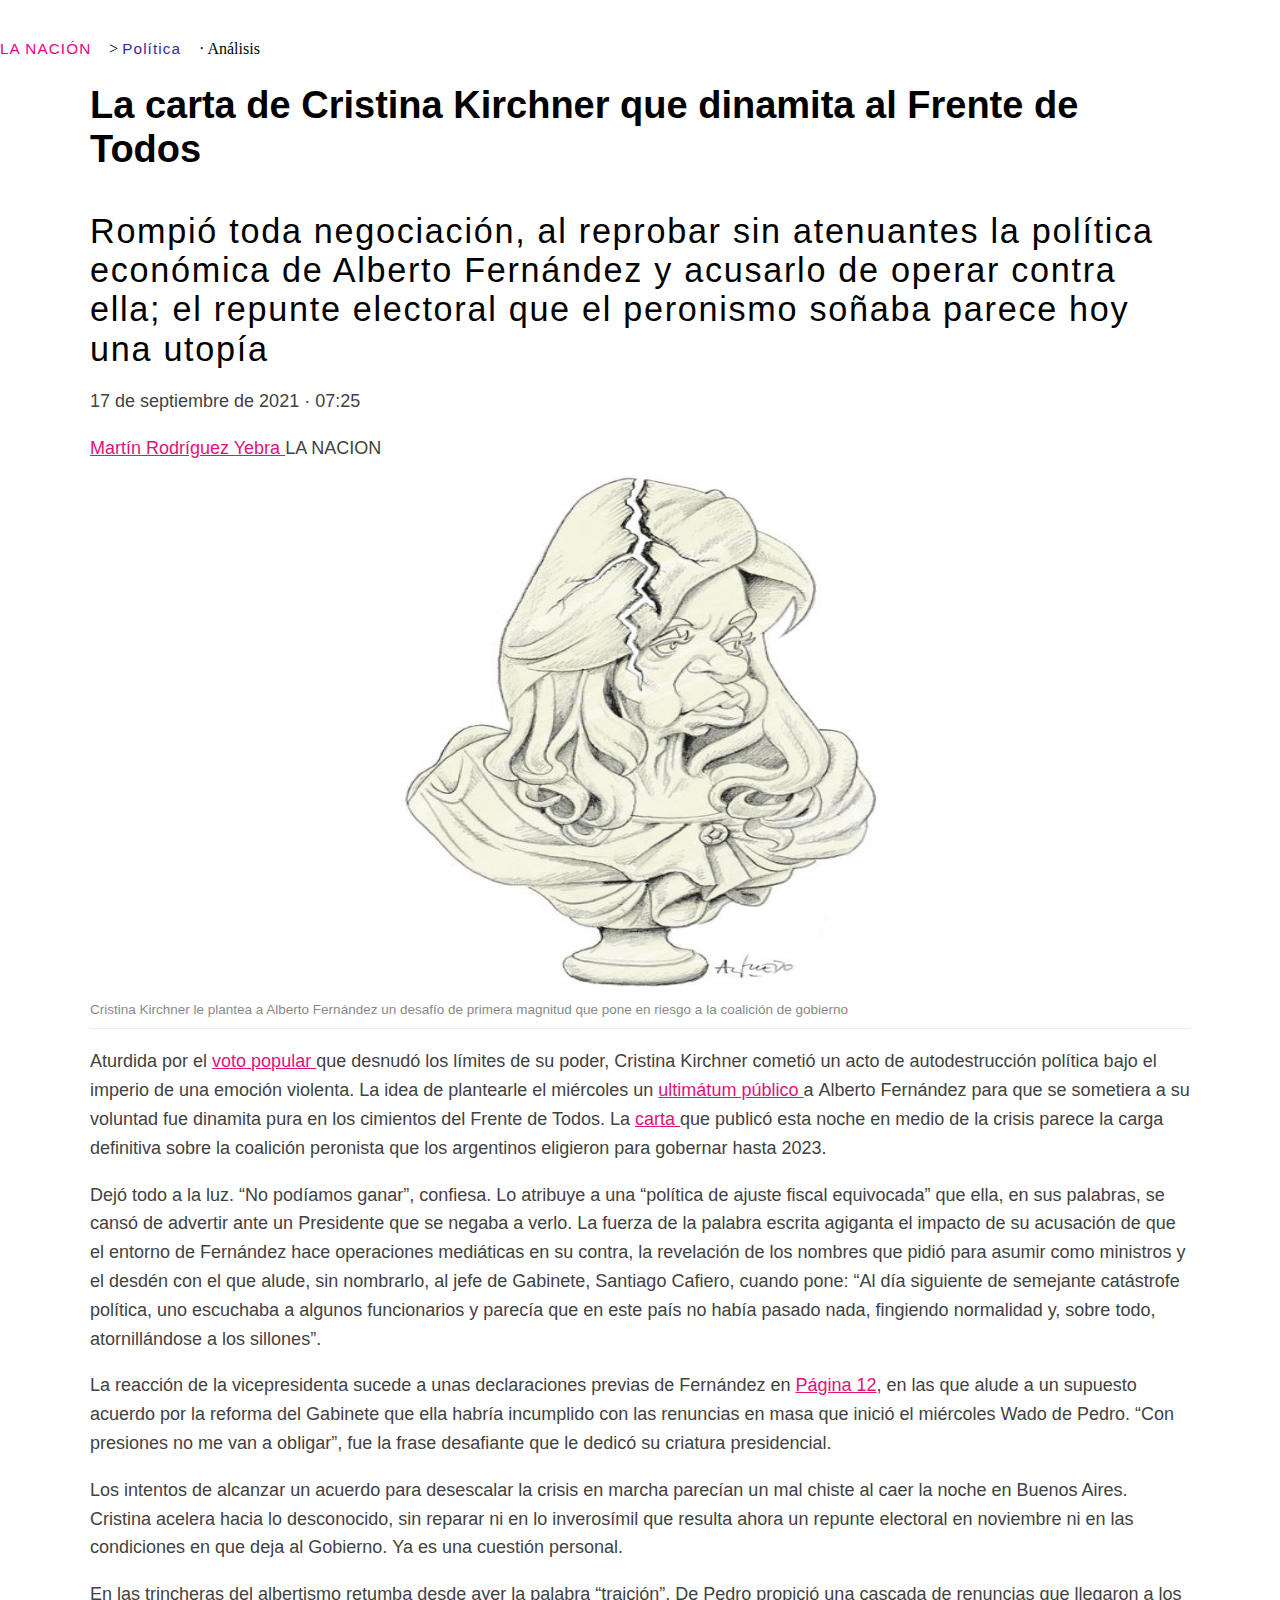
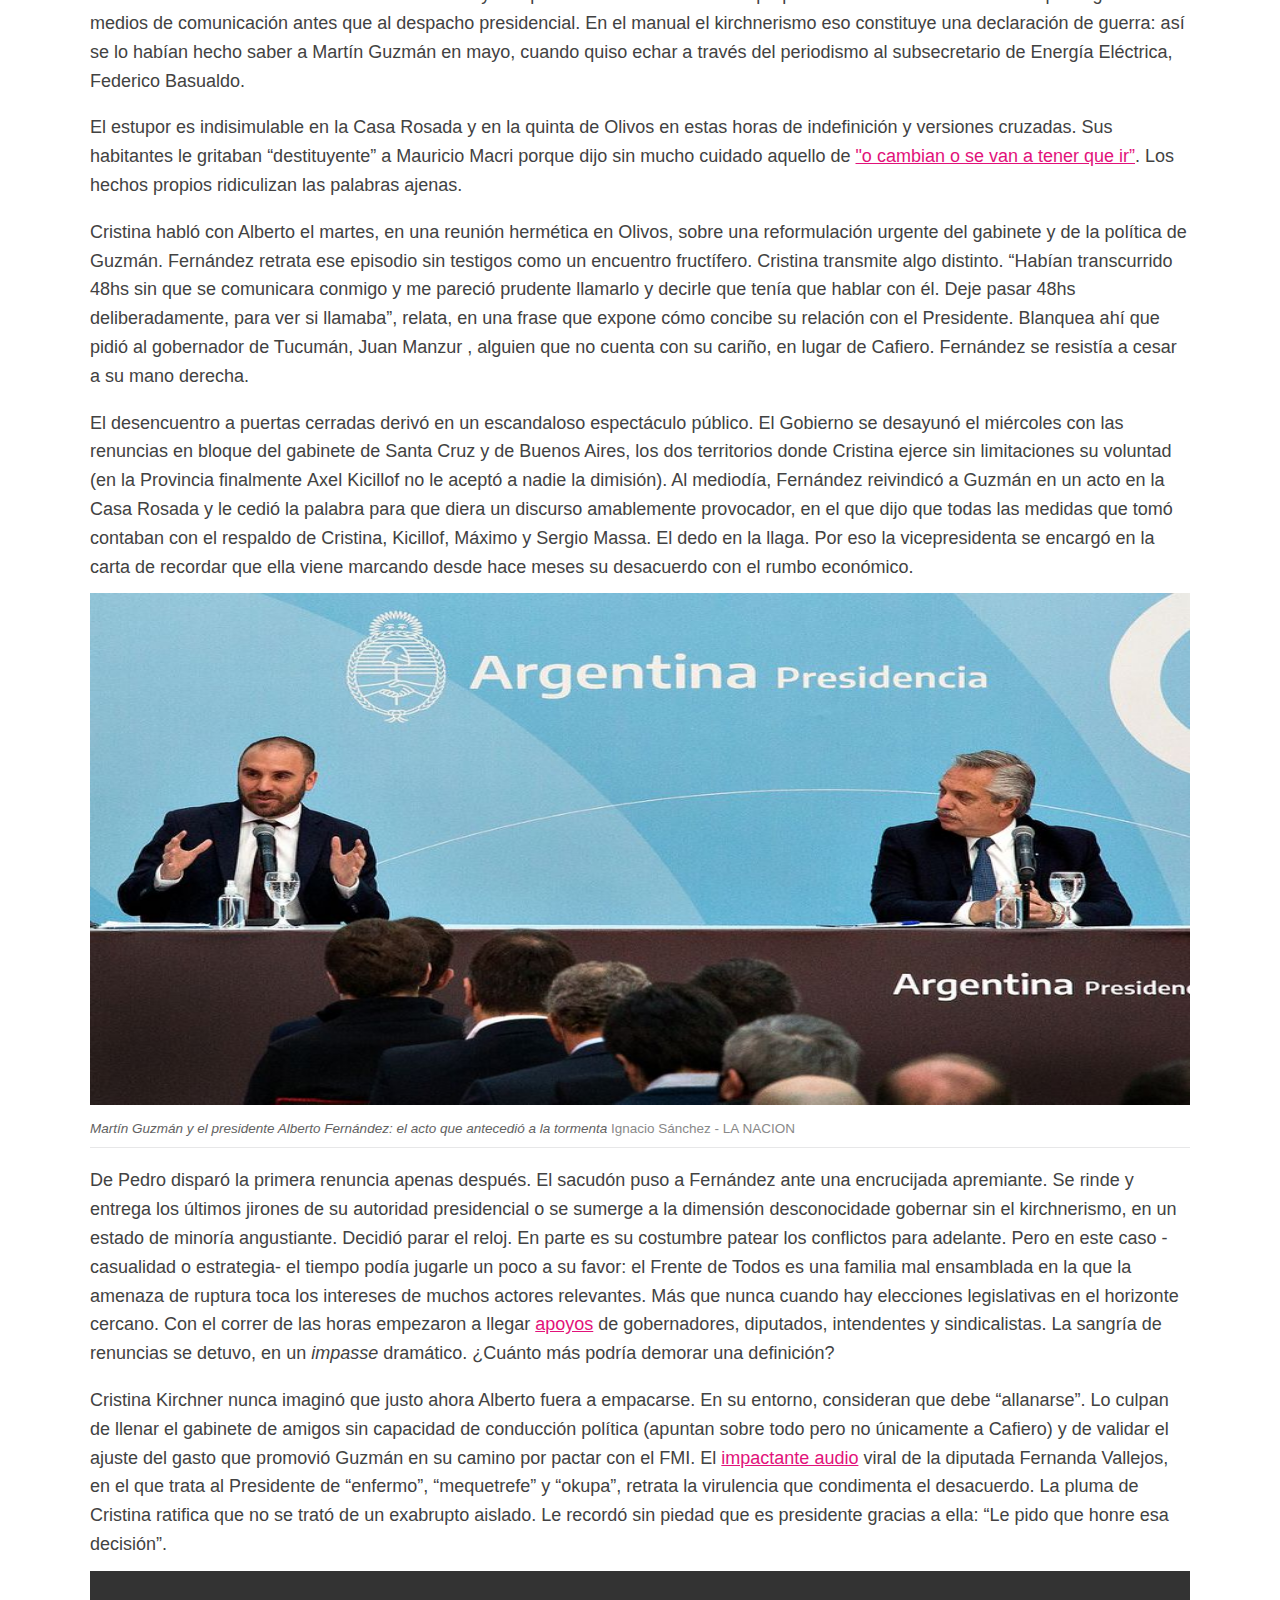
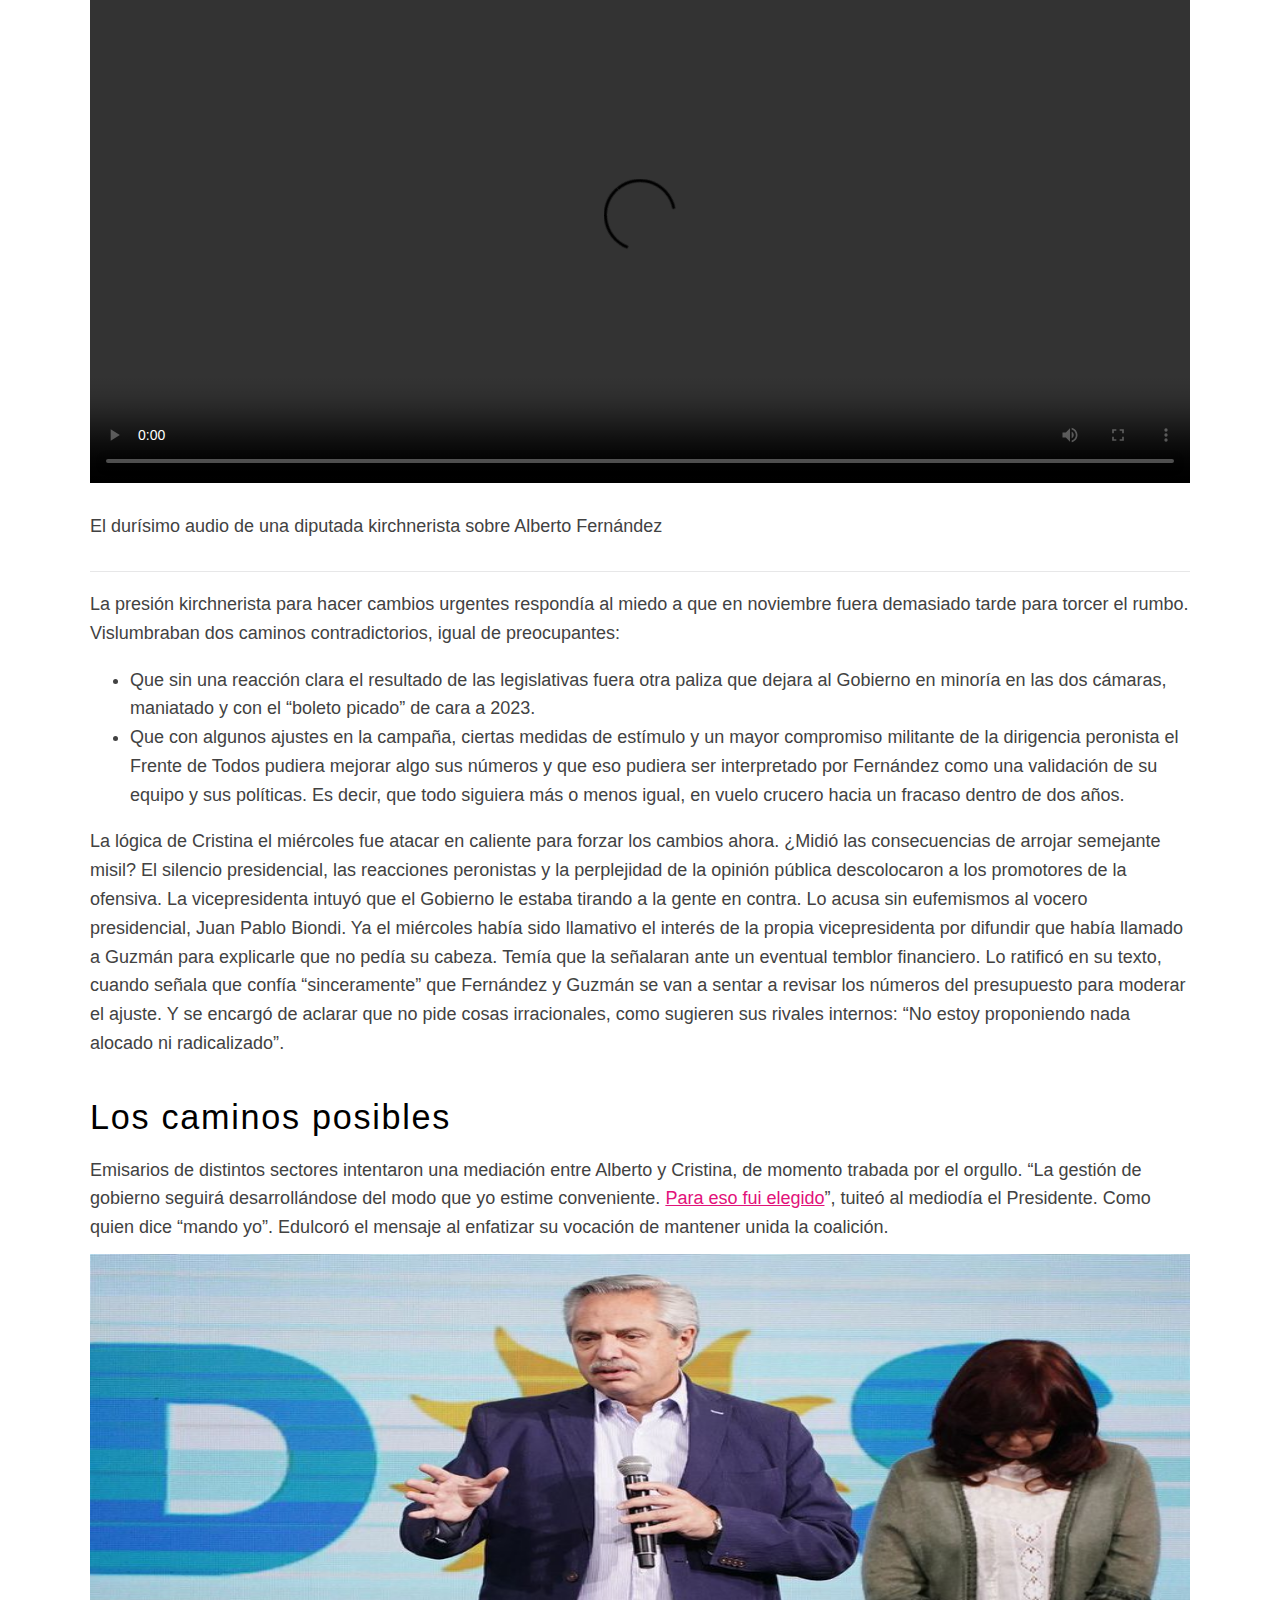
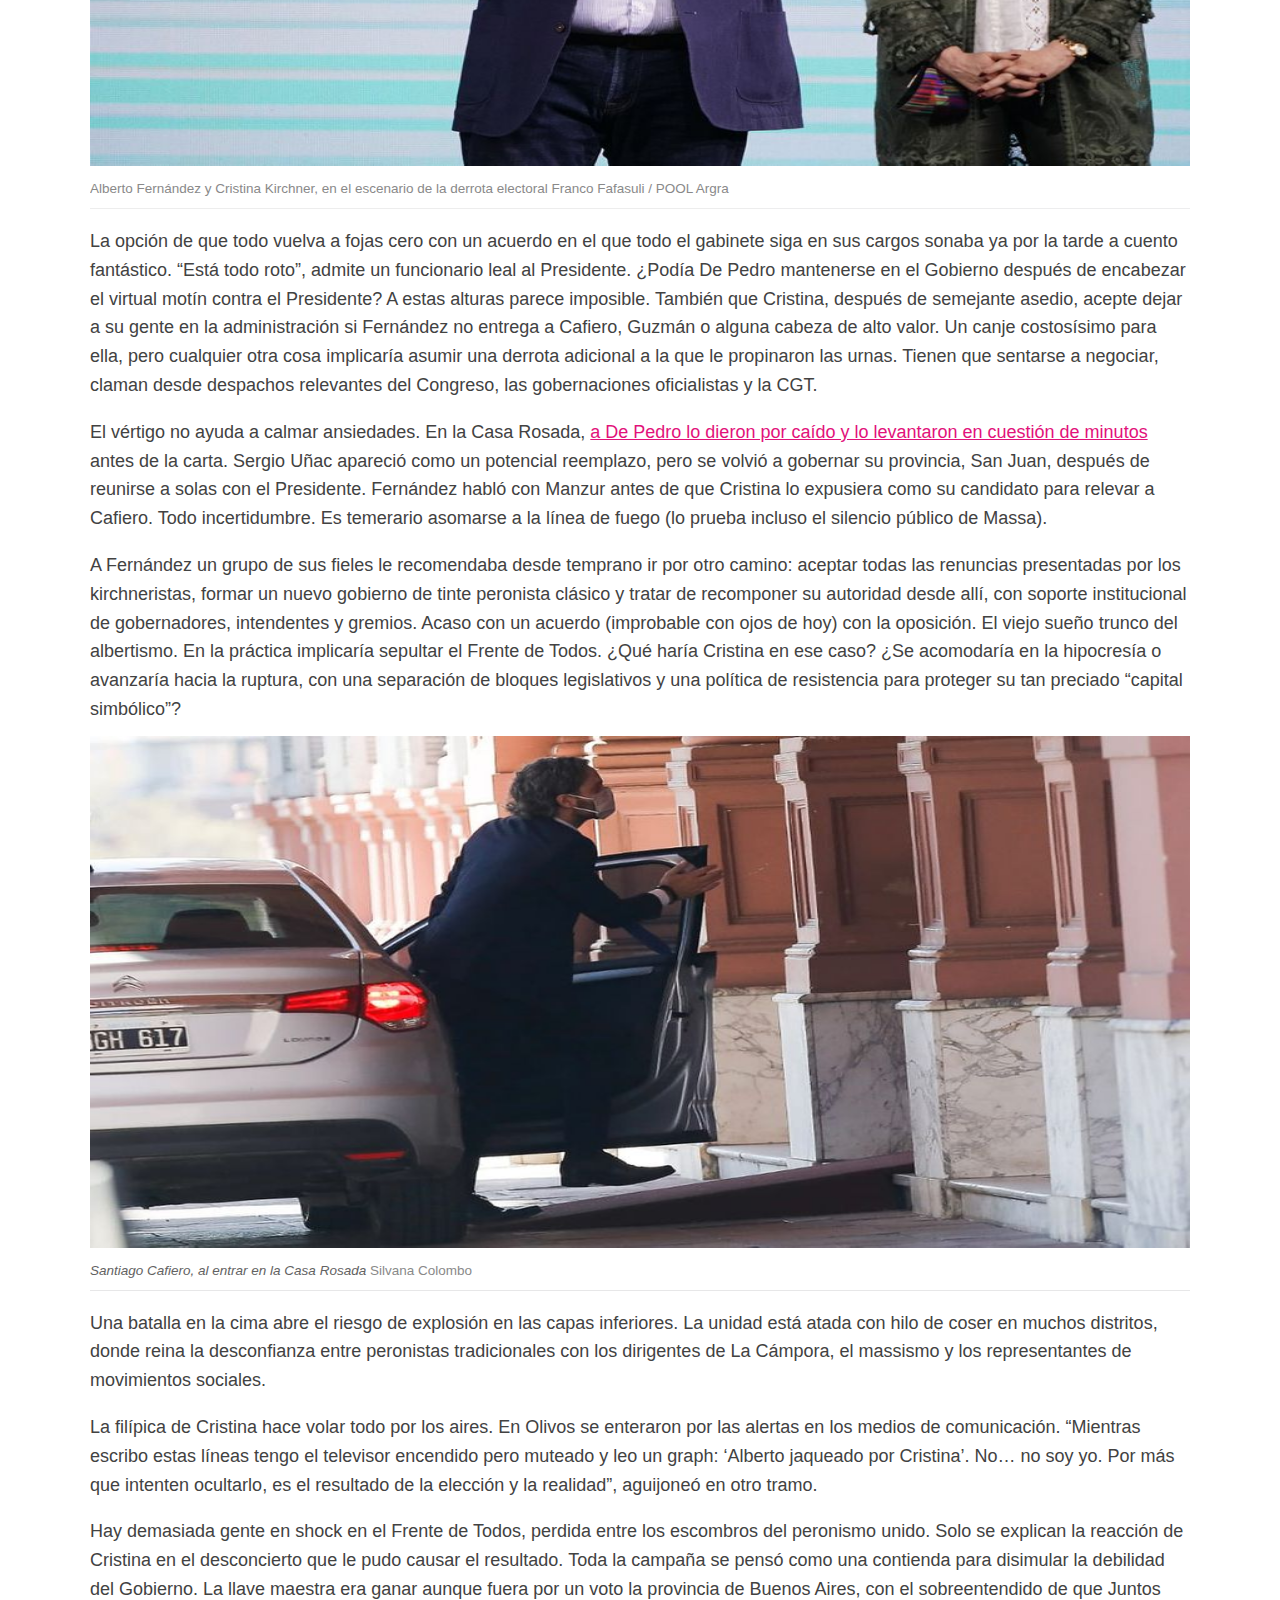
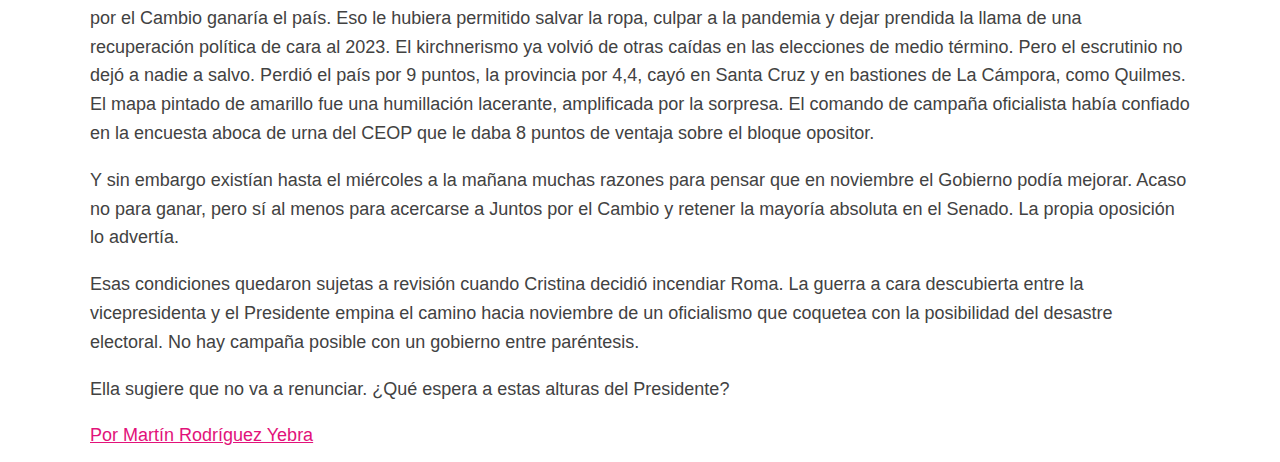
==== commit 52e9ff48: "created a new folder call css to put two files into it (normalize and style sheet)" ====
--- a/index.html
+++ b/index.html
@@ -5,12 +5,12 @@
     <meta http-equiv="X-UA-Compatible" content="IE=edge">
     <meta name="viewport" content="width=device-width, initial-scale=1.0">
     <title>La carta de Cristina Kirchner que dinamita al Frente de Todos</title>
-    <link rel="stylesheet" href="normalize.css">
-    <link rel="stylesheet" href="styles.css">
+    <link rel="stylesheet" href="css/normalize.css">
+    <link rel="stylesheet" href="css/styles.css">
 </head>
 <body>
     <header>
-        <nav id="links">
+        <nav class="links">
             <span><a href="https://www.lanacion.com.ar/">LA NACIÓN</a></span> >
             <span><a href="https://www.lanacion.com.ar/politica/">Política</a></span> · Análisis
         </nav>
--- a/css/styles.css
+++ b/css/styles.css
@@ -0,0 +1,475 @@
+* {
+    box-sizing: border-box;
+}
+
+main {
+    margin: 0 auto;
+    max-width: 1100px;
+}
+
+h1 {
+    font-family: 'Open Sans', Helvetica, sans-serif;
+    font-weight: 600;
+    font-size: 38px;
+    color: #000000;  
+}
+
+h3 {
+    margin-bottom: 10.8px;
+    line-height: 33.75px;
+    font-family: 'Gemunu Libre', Helvetica, sans-serif;
+    font-size: 28.125px;
+    font-weight: 500;
+    color: #424242; 
+}
+
+figure {
+    margin: 0;
+}
+
+article p {
+    margin-bottom: 12px;
+    line-height: 28.8px;
+    font-family: Helvetica, sans-serif;
+    font-size: 18px;
+    font-weight: 300;
+    color: #424242;
+}
+
+article p a {
+    color:#e2127A;
+    cursor: pointer;
+}
+
+article p a:hover {
+    color: #a32a66fa;
+    text-decoration: none;
+}
+
+aside {
+    position: relative;
+    padding-top: 18px;
+    padding-right: 22.5px;
+    margin-left: 5%;
+    width: 45%;
+    float: right;
+    font-family: 'Gemunu Libre', Helvetica, sans-serif;
+    font-size: 36px;
+    font-style: italic;
+    font-weight: 600;
+    letter-spacing: 0.72px;
+    line-height: 36px;
+    color: #e2127A; 
+}
+
+aside q::before {
+    content: "";
+}
+
+#main-nav {
+    padding: 8px 0;
+    background-color: #000; 
+}
+
+#main-nav .logo {
+    width: 180px;
+    margin-right: 20px;
+}
+
+#main-nav a {
+    display: flex;
+    display: block;
+    align-items: center;
+    justify-content: center;
+    height: inherit;
+    background-color: #000;
+    color:#ffffff;
+    font-family: 'Gemunu Libre', Arial, Helvetica, sans-serif;
+    text-decoration: none;
+    white-space: nowrap;
+    margin-right: 20px;
+}
+
+#main-nav ul {
+    display: flex;   
+    margin: 0;
+    padding: 0;
+    list-style: none;
+}
+
+#main-nav .nav-container {
+    display: flex;
+    align-items: center;
+    max-width: 1100px;
+    margin: auto;
+}
+
+#main-nav li {
+    text-align: center;
+    position: relative;
+    width: 100%;
+}
+
+#main-nav li:hover .submenu > li {
+    display: block;
+    top: 0px
+}
+
+.submenu li {
+    display: none;
+    position: absolute;
+    width: 100%;
+    min-width: 150px;
+}
+
+.submenu {
+    display: flex;
+    flex-direction: column;
+    position: absolute;
+    width: 100%;
+}
+
+.arrow {
+    margin-left: 4px;
+    font-size: 7px;
+    color: #e2127A;
+}
+
+.arrow:hover {
+    color:#ffffff
+}
+
+.links {
+    margin-top: 40px;
+}
+
+.links a {
+    padding-top: 8px;
+    padding-right: 14px;
+    font-family: 'Gemunu Libre', Helvetica, sans-serif;
+    font-size: 15.3px;
+    font-weight: 500;
+    line-height: 15.3px;
+    letter-spacing: 1.071px;
+    text-decoration: none;
+}
+
+.links span:nth-child(1) a {
+    color: #EC008A;
+}
+
+.links span:nth-child(2) a {
+    color: #372b94;
+}
+
+.links span:nth-child(3) a {
+    color: #f02d25;
+}
+
+h1.title {
+    margin-top: 10px;
+    margin-bottom: 0;
+    width: 80%;
+}
+
+.summary {   
+    margin-top: 12px;
+    font-family: 'Open Sans', sans-serif;
+    font-size: 21.6px;
+    font-style: italic;
+    font-weight: 400;
+    color: #6A6A6A;
+}
+
+.author-container {    
+    font-family: Helvetica, sans-serif;
+    font-size: 13.5px;
+    font-weight: 300;
+    color: #6A6A6A;
+}
+
+.author-container a {
+    text-decoration: none;
+    color: #e2127A;
+}
+
+.author-container a:hover {
+    color: #a32a66fa;
+}
+
+p.disclosure {    
+    margin-top: 6px;
+    font-family: Helvetica, sans-serif;
+    font-size: 13.5px;
+    font-style: italic;
+    font-weight: 400;
+    color: #6A6A6A;
+}
+
+p.disclosure a {
+    text-decoration: none;
+    color: #e2127A;
+}
+
+p.disclosure a:hover {
+    color:#e2127A;
+}
+
+.container {
+    width: 73%;
+}
+
+.figure-1 img {
+    width: 100%;
+}
+
+.figure-1 figcaption {
+    padding: 8px 0px;
+    line-height: 21.6px;
+    border-bottom-color: #e7e7e8;
+    border-bottom-style: solid;
+    border-bottom-width: 1px;
+    font-family: Helvetica, sans-serif;
+    font-size: 13.5px;       
+    color: #626262;
+    opacity: 0.75;
+}
+
+#table {
+    text-align: left;
+    width: 100%;
+    border-collapse: collapse;
+    font-family: 'Open Sans', sans-serif;
+    font-feature-settings: "tnum";
+    font-size: 16px; 
+}
+
+#table tbody tr:nth-child(odd) {
+    background-color: #f9f8f3ff;
+}
+
+#table th, #table td {
+    padding: 10.125px 11.25px;
+    border: 1px solid #ccd1d5;
+}
+
+#table th {
+    border: none;
+    font-weight: 700;
+    color: #e2127A; 
+}
+
+#table td {    
+    font-weight: 400;
+    color: #424242;
+}
+
+#table tbody tr td:first-child {
+    border-left: none;
+}
+
+#table tbody tr td:last-child {
+    border-right: none;
+}
+
+#table tbody tr td:nth-child(2) {
+    font-weight: bold;
+}
+
+ul.phones {
+    line-height: 28.8px;
+    font-family: Helvetica, sans-serif;
+    font-size: 18px;
+    font-weight: 300;
+    color: #424242;
+}
+
+.phones li a {
+    line-height: 28.8px;
+    font-family: Helvetica, sans-serif;
+    font-size: 18px;
+    font-weight: 300;
+    color: #e2127A;
+}
+
+.phones a:hover {
+    color: #a32a66fa;
+    text-decoration: none;
+}
+    
+.figure-2 img {
+    width: 100%;
+}
+
+.figure-2 figcaption {
+    padding: 8px 0px;
+    border-bottom-color: #e7e7e8;
+    border-bottom-style: solid;
+    border-bottom-width: 1px;
+    line-height: 21.6px;
+    font-family: Helvetica, sans-serif;
+    font-size: 13.5px;
+    font-style: italic; 
+    color: #626262;
+}
+
+.figure-2 figcaption span {
+    font-style: normal;
+    opacity: 0.75;    
+}
+
+p.correction {
+    margin-bottom: 40px;
+    margin-block-start: 0px;
+    padding-bottom: 45px;
+    border-bottom-color: #e7e7e8;
+    border-bottom-style: solid;
+    border-bottom-width: 1px;
+}
+
+.correction strong {
+    font-weight: bold;
+}
+
+span.box-title {
+    padding: 10px;
+    margin-bottom: 15px;
+    background-color: #000000;
+    line-height: 20.8px;
+    font-family: Helvetica, sans-serif;
+    font-size: 13px;
+    color: #ffffff;        
+}
+
+h2.video-title {
+    margin-bottom: 25px;
+    line-height: 42.1875px;
+    font-family: 'Open Sans', Helvetica, sans-serif;
+    font-weight: 600;
+    font-size: 35.1562px;
+    color: #424242;
+}   
+
+video {
+    width: 100%;
+}
+
+#video figcaption {
+    margin-top: 25px;
+    padding-bottom: 30px;
+    border-bottom-color: #e7e7e8;
+    border-bottom-style: solid;
+    border-bottom-width: 1px;
+    font-family: Helvetica, sans-serif;
+    font-size: 18px;
+    font-weight: 300;
+    line-height: 28.8px;
+    color: #424242; 
+}
+
+.more-news-title {
+    padding-top: 12px;
+    padding-right: 8px;
+    margin-bottom:1px;
+    font-family: 'Gemunu Libre', Helvetica, sans-serif;
+    font-size: 34.2px;
+    font-weight: 500;
+    letter-spacing: 1.71px;
+}
+
+ul.more-news {
+    margin-top:2px;
+    padding: 0;
+    list-style: none;    
+}
+
+.more-news li {
+    padding: 8px 0px;
+    list-style: none;
+}
+.more-news a {
+    font-family: Helvetica, sans-serif;
+    font-size: 18px;
+    font-weight: 400;
+    line-height: 18px;
+    text-decoration: none;
+    color: #e2127A;
+}
+
+.more-news a:hover {
+    color: #a32a66fa
+}
+
+footer {
+    width: 100%;
+    padding: 50px 0 30px;
+    background-color: #000000;
+}
+
+.footer-container {
+    display: flex;
+    justify-content: space-between;
+    align-items: center;
+    margin: 0 auto;
+    max-width: 1100px;
+}
+
+.footer-logo {
+    width: 200px;
+}
+
+.footer-list {
+    flex-grow: 1;
+}
+
+.footer-list li {
+    display: inline;
+    padding-right: 4px;
+}
+
+.footer-list a {
+    font-family: Helvetica, sans-serif;
+    font-size: 13.5px;
+    text-decoration: none;
+    color: #e2127A;
+}
+
+.footer-list a:hover {
+    color:#690f3c;
+}
+
+.dot {
+    display: inline-block;
+    margin-bottom: 2px;
+    margin-left: 4px;
+    height: 4px;
+    width: 4px;
+    border-radius: 50%;
+    background-color: #ffffff;
+}
+
+.voxmedia-logo {
+    width: 150px;
+    margin-bottom: 8px;
+}
+
+.rights {
+    display: flex;
+    flex-direction: column;
+    align-items: flex-end;
+    text-align: right;
+    font-family: Helvetica, sans-serif;
+    font-family: Helvetica, sans-serif;
+    font-size: 13.5px;
+    color: #ffffff;
+}
+
+.rights a {
+    margin-bottom: 8px;
+    text-decoration: none;
+    color: #e2127A;
+}
+
+.rights a:hover {
+    color:#690f3c;
+}